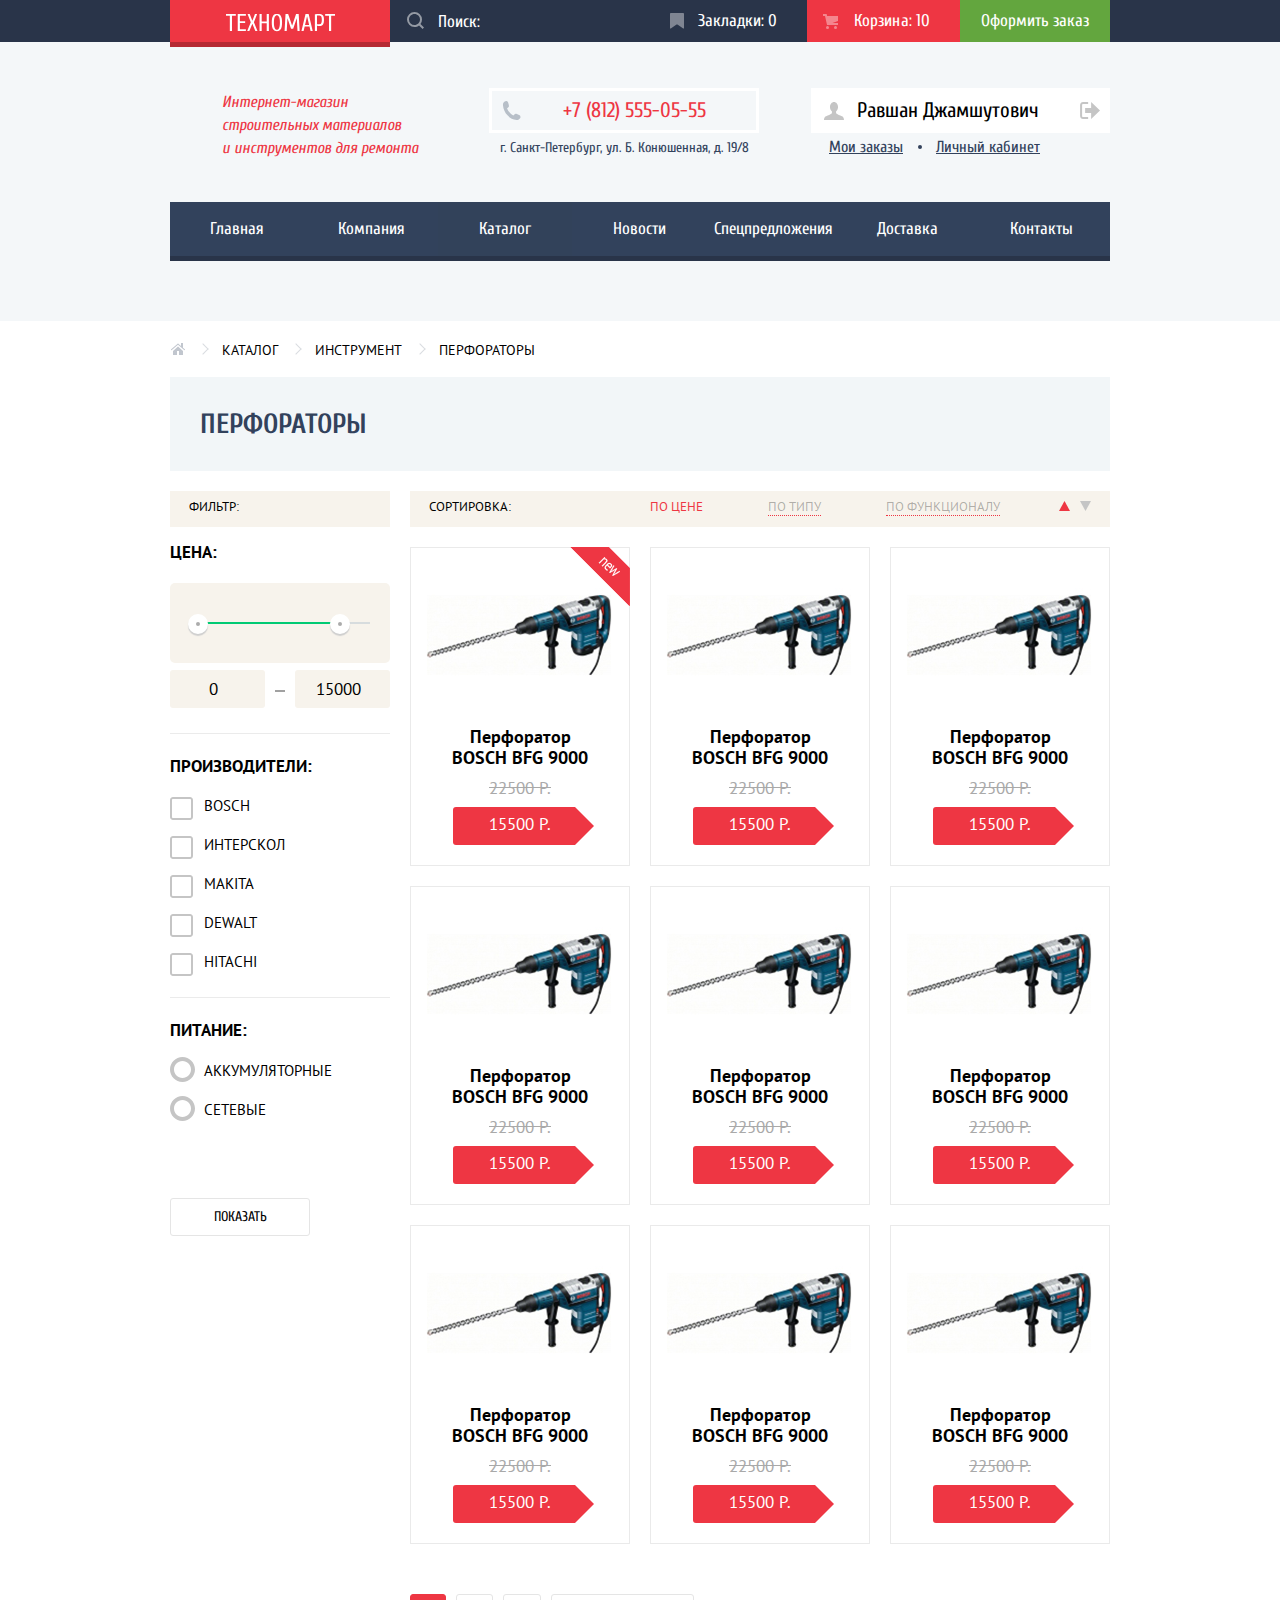
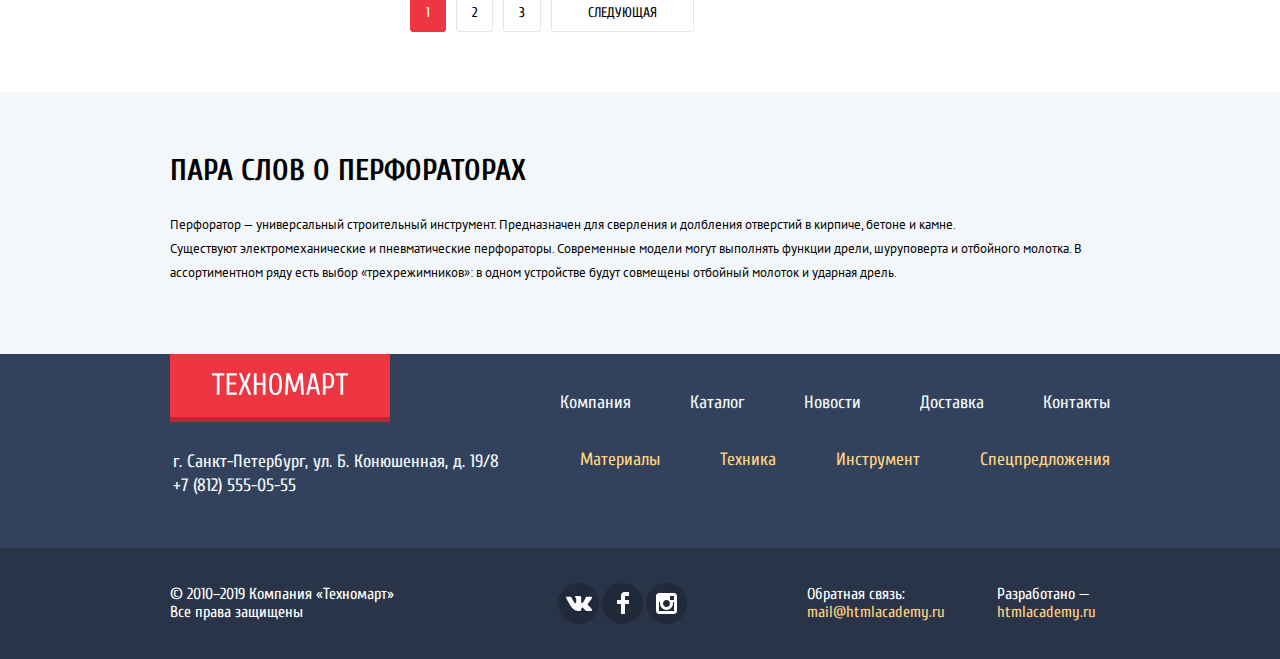
==== catalog.html @ b5912eb3 "fix" ====
<!DOCTYPE html>
<html lang="ru">

<head>
  <meta charset="utf-8" />
  <title>HTML Academy: Техномарт</title>
  <link
    href="https://fonts.googleapis.com/css?family=Cuprum:400,400i,700,700i&display=swap&subset=cyrillic,cyrillic-ext"
    rel="stylesheet">
  <link
    href="https://fonts.googleapis.com/css?family=PT+Sans:400,400i,700,700i&display=swap&subset=cyrillic,cyrillic-ext"
    rel="stylesheet">
  <link rel="stylesheet" href="css/normalize.css" />
  <link rel="stylesheet" href="css/style.css" />
</head>

<body>
  <header class="header">
    <div class="top-nav">
      <div class="top-nav__block container">
        <a href="index.html" class="logo"><img class="logo-image" src="img/logo-technomart.svg" alt="logo" /></a>
        <form class="search-form">
          <input class="search" type="search" name="q" placeholder="Поиск:">
          <button class="search-submit" type="submit">
            <svg class="search-icon" xmlns="http://www.w3.org/2000/svg" width="17" height="17" viewBox="0 0 17 17">
              <path
                d="M17 15.586l-3.542-3.542A7.465 7.465 0 0 0 15 7.5 7.5 7.5 0 1 0 7.5 15c1.71 0 3.282-.579 4.544-1.542L15.586 17 17 15.586zM2 7.5C2 4.467 4.467 2 7.5 2 10.532 2 13 4.467 13 7.5c0 3.032-2.468 5.5-5.5 5.5A5.506 5.506 0 0 1 2 7.5z" />
            </svg>
          </button>
        </form>
        <ul class="user-nav">
          <li>
            <a href="#">
              <svg class="bookmark-icon" xmlns="http://www.w3.org/2000/svg" width="14" height="16" viewBox="0 0 14 16">
                <path fill="#ffffff"
                  d="M14 15c0 .55-.368.741-.818.426l-5.363-3.765c-.45-.315-1.187-.315-1.637 0L.818 15.426C.368 15.741 0 15.55 0 15V1c0-.55.45-1 1-1h12c.55 0 1 .45 1 1v14z" />
              </svg>
              Закладки: 0
            </a>
          </li>
          <li class="user-cart">
            <a href="#">
              <svg class="cart-icon" xmlns="http://www.w3.org/2000/svg" width="15" height="15" viewBox="0 0 15 15">
                <circle fill="#ffffff" cx="4.5" cy="13.5" r="1.5" />
                <circle fill="#ffffff" cx="12.5" cy="13.5" r="1.5" />
                <path fill="#ffffff" d="M15 2H4.07l-.422-2H0v2h2.031l1.985 9H15V9H9.441L15 6.951z" />
              </svg>
              Корзина: 10
            </a>
          </li>
          <li class="checkout">
            <a href="#">
              Оформить заказ
            </a>
          </li>
        </ul>
      </div>
    </div>

    <div class="container">

      <div class="header-main">

        <p class="header-text">Интернет-магазин строительных материалов и&nbsp;инструментов для ремонта</p>
        <p class="header-phone">
          <a href="tel:+78125550555">
            <svg class="phone-icon" xmlns="http://www.w3.org/2000/svg" width="19" height="19" viewBox="0 0 19 19">
              <path fill="#B7BFC8"
                d="M15.572 18.985h-.941c-4.129-.488-7.157-2.408-9.359-4.864C3.062 11.66 1.318 8.492.978 4.228V3.084c.078-.774.459-1.304.898-1.757C2.425.766 3.25.044 4.002.019c.554-.018 1.5.38 1.879.899.329.446.504 1.339.656 2.003.154.671.505 1.643.408 2.289-.148 1.007-1.487 1.434-1.879 2.166 1.307 3.135 3.443 5.439 6.293 7.031.715-.392 1.346-1.572 2.332-1.595.359-.009.818.178 1.184.286.402.121.75.275 1.104.408.596.224 1.648.521 2.004 1.021.365.513.57 1.356.49 1.879-.164 1.041-1.879 2.197-2.901 2.579z" />
            </svg>
            +7 (812) 555-05-55
          </a>
          <span class="header-adress">г. Санкт-Петербург, ул. Б. Конюшенная, д. 19/8</span>
        </p>
        <p class="user-loggin">
          <a class="user-logged__link" href="#">
            <svg class="user-icon" xmlns="http://www.w3.org/2000/svg" width="20" height="18" viewBox="0 0 20 18">
              <path
                d="M17.881 14.166c-2.144-.735-4.256-1.666-5.207-2.39-.657-.501-.77-1.618-.517-2.415 1.118-.903 1.864-2.477 1.864-4.278C14.021 2.276 12.221 0 10 0S5.979 2.276 5.979 5.083c0 1.801.746 3.374 1.863 4.277.253.798.141 1.915-.517 2.416-.95.724-3.063 1.654-5.207 2.39S0 18 0 18h20s.025-3.099-2.119-3.834z" />
            </svg>
            Равшан Джамшутович
            <svg class="logout-icon" xmlns="http://www.w3.org/2000/svg" width="21" height="17" viewBox="0 0 21 17">
              <g>
                <path d="M21 8.5L12.125 0v6h-6v5h6v6z" />
                <path
                  d="M3.106 13.952V3.048c.018-.376.171-1.057 1.01-1.057h5.027V0H4.116C1.938 0 1.112 1.81 1.087 3.027v10.946C1.112 15.189 1.938 17 4.116 17h5.027v-1.99H4.116c-.839 0-.992-.683-1.01-1.058z" />
              </g>
            </svg>
          </a>
          <span class="user-orders"><a class="user-orders__link" href="#">Мои заказы</a></span>
          <span class="user-cabinet"><a class="user-cabinet__link" href="#">Личный кабинет</a></span>
        </p>
      </div>

      <nav class="navigation">
        <ul>
          <li><a href="index.html">Главная</a></li>
          <li><a href="#">Компания</a></li>
          <li class="navigation-active"><a>Каталог</a></li>
          <li><a href="#">Новости</a></li>
          <li><a href="#">Спецпредложения</a></li>
          <li><a href="#">Доставка</a></li>
          <li><a href="#">Контакты</a></li>
        </ul>
      </nav>

    </div>

  </header>

  <main class="container">
    <ul class="breadcrumbs">
      <li>
        <a href="index.html">
          <svg xmlns="http://www.w3.org/2000/svg" width="15" height="12" viewBox="0 0 15 12">
            <g fill="#C1C6CE">
              <path d="M3 8v4h4V8h2v4h4V8L8 3.516z" />
              <path
                d="M14.831 6.365L13 4.751V0h-2v2.987L8.332.635c-.02-.017-.043-.023-.064-.037a.465.465 0 0 0-.08-.047.551.551 0 0 0-.095-.024C8.062.521 8.032.515 8 .515c-.031 0-.061.006-.092.012a.46.46 0 0 0-.095.025c-.028.011-.053.029-.08.046-.021.014-.045.02-.064.037l-6.498 5.73a.501.501 0 0 0 .33.875.497.497 0 0 0 .331-.125L8 1.677l6.169 5.438a.501.501 0 0 0 .662-.75z" />
            </g>
          </svg>
        </a>
      </li>
      <li class="breadcrumbs-arrow"></li>
      <li><a href="#">Каталог</a></li>
      <li class="breadcrumbs-arrow"></li>
      <li><a href="#">Инструмент</a></li>
      <li class="breadcrumbs-arrow"></li>
      <li><a href="#">Перфораторы</a></li>
    </ul>

    <div class="block-h1">
      <h1 class="catalog-title">ПЕРФОРАТОРЫ</h1>
    </div>


    <div class="main-content">

      <aside class="sitebar">
        <div class="sitebar-block__name">ФИЛЬТР:</div>
        <form class="filter" method="post" action="#">
          <fieldset class="filter-price">
            <p class="filter-legend">Цена:</p>

            <div class="range-filter">

              <div class="range-controls">
                <div class="scale">
                  <div class="bar"></div>
                </div>
                <div class="toggle toggle-min"></div>
                <div class="toggle toggle-max"></div>
              </div>

              <div class="price-controls">
                <label class="min-price"><input name="min-price" type="number" value="0"></label>
                <label class="max-price max-price__block"><input name="max-price" type="number" value="15000"></label>
              </div>

            </div>

          </fieldset>

          <fieldset class="filter-brands">
            <p class="filter-legend">Производители:</p>
            <ul>
              <li class="filter-option">
                <input class="visually-hidden filter-input filter-input-checkbox" type="checkbox" name="bosch"
                  id="filter-bosch" />
                <label for="filter-bosch">BOSCH</label>
              </li>
              <li class="filter-option">
                <input class="visually-hidden filter-input filter-input-checkbox" type="checkbox" name="interscol"
                  id="filter-interscol" />
                <label for="filter-interscol">ИНТЕРСКОЛ</label>
              </li>
              <li class="filter-option">
                <input class="visually-hidden filter-input filter-input-checkbox" type="checkbox" name="makita"
                  id="filter-makita" />
                <label for="filter-makita">MAKIta</label>
              </li>
              <li class="filter-option">
                <input class="visually-hidden filter-input filter-input-checkbox" type="checkbox" name="dewalt"
                  id="filter-dewalt" />
                <label for="filter-dewalt">Dewalt</label>
              </li>
              <li class="filter-option">
                <input class="visually-hidden filter-input filter-input-checkbox" type="checkbox" name="hitachi"
                  id="filter-hitachi" />
                <label for="filter-hitachi">Hitachi</label></li>
            </ul>
          </fieldset>

          <fieldset class="filter-power">
            <p class="filter-legend">Питание:</p>

            <ul>
              <li class="filter-option">
                <input class="visually-hidden filter-input filter-input-radio" type="radio" name="product-options"
                  value="accum" id="filter-accum">
                <label for="filter-accum">Аккумуляторные</label>
              </li>
              <li class="filter-option">
                <input class="visually-hidden filter-input filter-input-radio" type="radio" name="product-options"
                  value="setevie" id="filter-setevie">
                <label for="filter-setevie">Сетевые</label>
              </li>
            </ul>
          </fieldset>

          <button class="filter-button">ПОКАЗАТЬ</button>
        </form>
      </aside>

      <section class="goods-content">
        <div class="sorting">
          <p>СОРТИРОВКА:</p>
          <ul class="sorting-type__one">
            <li class="sorting-active"><a href="#">По цене</a></li>
            <li><a href="#">По типу</a></li>
            <li><a href="#">По функционалу</a></li>
          </ul>
          <ul class="sorting-type__second">
            <li>
              <a href="#">
                <svg class="active-arrow sorting-arrow" xmlns="http://www.w3.org/2000/svg" width="11" height="10"
                  viewBox="0 0 11 10">
                  <path d="M5.5 0L0 10h11z" />
                </svg>
              </a>
            </li>
            <li>
              <a href="#">
                <svg class="sorting-arrow" xmlns="http://www.w3.org/2000/svg" width="11" height="10"
                  viewBox="0 0 11 10">
                  <path d="M5.5 10L0 0h11" />
                </svg>
              </a>
            </li>
          </ul>
        </div>

        <div class="goods-block goods-block__catalog">
          <article class="goods-card">
            <div class="flag flag-new">новинка</div>
            <div class="goods-buttons">
              <button class="buy-button" type="button">
                <svg class="buy-icon" xmlns="http://www.w3.org/2000/svg" width="15" height="15" viewBox="0 0 15 15">
                  <circle fill="#ffffff" cx="4.5" cy="13.5" r="1.5" />
                  <circle fill="#ffffff" cx="12.5" cy="13.5" r="1.5" />
                  <path fill="#ffffff" d="M15 2H4.07l-.422-2H0v2h2.031l1.985 9H15V9H9.441L15 6.951z" />
                </svg>
                Купить
              </button>
              <button class="bookmark-button" type="button">В закладки</button>
            </div>
            <img src="img/Perforator_1.jpg" alt="item" />
            <h3 class="goods-card__title">Перфоратор BOSCH BFG 9000</h3>
            <div class="goods-oldprice">22500 Р.</div>
            <div class="goods-price">15500 Р.</div>
          </article>

          <article class="goods-card">
            <div class="goods-buttons">
              <button class="buy-button" type="button">
                <svg class="buy-icon" xmlns="http://www.w3.org/2000/svg" width="15" height="15" viewBox="0 0 15 15">
                  <circle fill="#ffffff" cx="4.5" cy="13.5" r="1.5" />
                  <circle fill="#ffffff" cx="12.5" cy="13.5" r="1.5" />
                  <path fill="#ffffff" d="M15 2H4.07l-.422-2H0v2h2.031l1.985 9H15V9H9.441L15 6.951z" />
                </svg>
                Купить
              </button>
              <button class="bookmark-button" type="button">В закладки</button>
            </div>
            <img src="img/Perforator_1.jpg" alt="item" />
            <h3 class="goods-card__title">Перфоратор BOSCH BFG 9000</h3>
            <div class="goods-oldprice">22500 Р.</div>
            <div class="goods-price">15500 Р.</div>
          </article>

          <article class="goods-card">
            <div class="goods-buttons">
              <button class="buy-button" type="button">
                <svg class="buy-icon" xmlns="http://www.w3.org/2000/svg" width="15" height="15" viewBox="0 0 15 15">
                  <circle fill="#ffffff" cx="4.5" cy="13.5" r="1.5" />
                  <circle fill="#ffffff" cx="12.5" cy="13.5" r="1.5" />
                  <path fill="#ffffff" d="M15 2H4.07l-.422-2H0v2h2.031l1.985 9H15V9H9.441L15 6.951z" />
                </svg>
                Купить
              </button>
              <button class="bookmark-button" type="button">В закладки</button>
            </div>
            <img src="img/Perforator_1.jpg" alt="item" />
            <h3 class="goods-card__title">Перфоратор BOSCH BFG 9000</h3>
            <div class="goods-oldprice">22500 Р.</div>
            <div class="goods-price">15500 Р.</div>
          </article>

          <article class="goods-card">
            <div class="goods-buttons">
              <button class="buy-button" type="button">
                <svg class="buy-icon" xmlns="http://www.w3.org/2000/svg" width="15" height="15" viewBox="0 0 15 15">
                  <circle fill="#ffffff" cx="4.5" cy="13.5" r="1.5" />
                  <circle fill="#ffffff" cx="12.5" cy="13.5" r="1.5" />
                  <path fill="#ffffff" d="M15 2H4.07l-.422-2H0v2h2.031l1.985 9H15V9H9.441L15 6.951z" />
                </svg>
                Купить
              </button>
              <button class="bookmark-button" type="button">В закладки</button>
            </div>
            <img src="img/Perforator_1.jpg" alt="item" />
            <h3 class="goods-card__title">Перфоратор BOSCH BFG 9000</h3>
            <div class="goods-oldprice">22500 Р.</div>
            <div class="goods-price">15500 Р.</div>
          </article>

          <article class="goods-card">
            <div class="goods-buttons">
              <button class="buy-button" type="button">
                <svg class="buy-icon" xmlns="http://www.w3.org/2000/svg" width="15" height="15" viewBox="0 0 15 15">
                  <circle fill="#ffffff" cx="4.5" cy="13.5" r="1.5" />
                  <circle fill="#ffffff" cx="12.5" cy="13.5" r="1.5" />
                  <path fill="#ffffff" d="M15 2H4.07l-.422-2H0v2h2.031l1.985 9H15V9H9.441L15 6.951z" />
                </svg>
                Купить
              </button>
              <button class="bookmark-button" type="button">В закладки</button>
            </div>
            <img src="img/Perforator_1.jpg" alt="item" />
            <h3 class="goods-card__title">Перфоратор BOSCH BFG 9000</h3>
            <div class="goods-oldprice">22500 Р.</div>
            <div class="goods-price">15500 Р.</div>
          </article>

          <article class="goods-card">
            <div class="goods-buttons">
              <button class="buy-button" type="button">
                <svg class="buy-icon" xmlns="http://www.w3.org/2000/svg" width="15" height="15" viewBox="0 0 15 15">
                  <circle fill="#ffffff" cx="4.5" cy="13.5" r="1.5" />
                  <circle fill="#ffffff" cx="12.5" cy="13.5" r="1.5" />
                  <path fill="#ffffff" d="M15 2H4.07l-.422-2H0v2h2.031l1.985 9H15V9H9.441L15 6.951z" />
                </svg>
                Купить
              </button>
              <button class="bookmark-button" type="button">В закладки</button>
            </div>
            <img src="img/Perforator_1.jpg" alt="item" />
            <h3 class="goods-card__title">Перфоратор BOSCH BFG 9000</h3>
            <div class="goods-oldprice">22500 Р.</div>
            <div class="goods-price">15500 Р.</div>
          </article>

          <article class="goods-card">
            <div class="goods-buttons">
              <button class="buy-button" type="button">
                <svg class="buy-icon" xmlns="http://www.w3.org/2000/svg" width="15" height="15" viewBox="0 0 15 15">
                  <circle fill="#ffffff" cx="4.5" cy="13.5" r="1.5" />
                  <circle fill="#ffffff" cx="12.5" cy="13.5" r="1.5" />
                  <path fill="#ffffff" d="M15 2H4.07l-.422-2H0v2h2.031l1.985 9H15V9H9.441L15 6.951z" />
                </svg>
                Купить
              </button>
              <button class="bookmark-button" type="button">В закладки</button>
            </div>
            <img src="img/Perforator_1.jpg" alt="item" />
            <h3 class="goods-card__title">Перфоратор BOSCH BFG 9000</h3>
            <div class="goods-oldprice">22500 Р.</div>
            <div class="goods-price">15500 Р.</div>
          </article>

          <article class="goods-card">
            <div class="goods-buttons">
              <button class="buy-button" type="button">
                <svg class="buy-icon" xmlns="http://www.w3.org/2000/svg" width="15" height="15" viewBox="0 0 15 15">
                  <circle fill="#ffffff" cx="4.5" cy="13.5" r="1.5" />
                  <circle fill="#ffffff" cx="12.5" cy="13.5" r="1.5" />
                  <path fill="#ffffff" d="M15 2H4.07l-.422-2H0v2h2.031l1.985 9H15V9H9.441L15 6.951z" />
                </svg>
                Купить
              </button>
              <button class="bookmark-button" type="button">В закладки</button>
            </div>
            <img src="img/Perforator_1.jpg" alt="item" />
            <h3 class="goods-card__title">Перфоратор BOSCH BFG 9000</h3>
            <div class="goods-oldprice">22500 Р.</div>
            <div class="goods-price">15500 Р.</div>
          </article>

          <article class="goods-card">
            <div class="goods-buttons">
              <button class="buy-button" type="button">
                <svg class="buy-icon" xmlns="http://www.w3.org/2000/svg" width="15" height="15" viewBox="0 0 15 15">
                  <circle fill="#ffffff" cx="4.5" cy="13.5" r="1.5" />
                  <circle fill="#ffffff" cx="12.5" cy="13.5" r="1.5" />
                  <path fill="#ffffff" d="M15 2H4.07l-.422-2H0v2h2.031l1.985 9H15V9H9.441L15 6.951z" />
                </svg>
                Купить
              </button>
              <button class="bookmark-button" type="button">В закладки</button>
            </div>
            <img src="img/Perforator_1.jpg" alt="item" />
            <h3 class="goods-card__title">Перфоратор BOSCH BFG 9000</h3>
            <div class="goods-oldprice">22500 Р.</div>
            <div class="goods-price">15500 Р.</div>
          </article>
        </div>



        <div class="pagination-block">
          <ul class="pagination">
            <li class="pagination-active"><a href="#">1</a></li>
            <li><a href="#">2</a></li>
            <li><a href="#">3</a></li>
            <li class="pagination-next"><a href="#">СЛЕДУЮЩАЯ</a></li>
          </ul>
        </div>

      </section>

    </div>
  </main>

  <div class="catalog-about">
    <div class="container">
      <h2 class="catalog-about__h2">ПАРА СЛОВ О ПЕРФОРАТОРАХ</h2>
      <p class="catalog-about__text">
        Перфоратор — универсальный строительный инструмент. Предназначен для
        сверления и долбления отверстий в кирпиче, бетоне и камне.
        Существуют&nbsp;электромеханические&nbsp;и пневматические перфораторы. Современные модели
        могут выполнять функции дрели, шуруповерта и отбойного молотка. В
        ассортиментном ряду есть выбор «трехрежимников»: в одном устройстве
        будут совмещены отбойный молоток и ударная дрель.
      </p>
    </div>
  </div>

  <footer class="footer">
    <div class="container">

      <div class="footer-top">
        <a class="logo"><img src="img/logo-technomart.svg" alt="logo" /></a>
        <ul class="footer-top__nav">
          <li><a href="#">Компания</a></li>
          <li><a href="catalog.html">Каталог</a></li>
          <li><a href="#">Новости</a></li>
          <li><a href="#">Доставка</a></li>
          <li><a href="#">Контакты</a></li>
        </ul>
      </div>

      <div class="footer-middle">
        <p>
          <span class="footer-adress">г. Санкт-Петербург, ул. Б. Конюшенная, д. 19/8</span>
          <span class="footer-number"> <a href="tel:+78125550555">+7 (812) 555-05-55</a></span>
        </p>
        <ul class="footer-middle__nav">
          <li><a href="#">Материалы</a></li>
          <li><a href="#">Техника</a></li>
          <li><a href="#">Инструмент</a></li>
          <li><a href="#">Спецпредложения</a></li>
        </ul>
      </div>


    </div>

    <div class="footer-bottom">
      <div class="footer-block container">
        <p>
          <span class="copyright">© 2010–2019 Компания «Техномарт»</span>
          Все права защищены
        </p>
        <ul class="footer-social">
          <li>
            <a href="#">
              <svg xmlns="http://www.w3.org/2000/svg" width="26" height="15" viewBox="0 0 26 15">
                <path fill="#FFF"
                  d="M16.138 11.51c.956-.309 2.18 2.04 3.483 2.939.978.681 1.727.534 1.727.534l3.473-.05s1.815-.112.957-1.554c-.071-.12-.503-1.069-2.585-3.022-2.177-2.043-1.882-1.712.739-5.244 1.597-2.153 2.236-3.468 2.036-4.028-.192-.539-1.365-.399-1.365-.399L20.69.713c-.381.001-.704.119-.851.515-.003.004-.621 1.666-1.445 3.079-1.741 2.989-2.436 3.148-2.724 2.961-.661-.433-.494-1.737-.494-2.664 0-2.897.432-4.105-.846-4.417-.427-.104-.739-.172-1.828-.182-1.392-.021-2.574 0-3.244.329-.445.223-.786.712-.579.74.26.035.843.16 1.155.586.401.552.389 1.789.389 1.789s.229 3.411-.54 3.834c-.528.29-1.25-.302-2.803-3.016-.793-1.388-1.392-2.922-1.392-2.922s-.116-.285-.326-.441c-.25-.185-.6-.244-.6-.244L.848.684S.29.7.085.946c-.182.218-.015.668-.015.668s2.909 6.881 6.203 10.347c3.02 3.182 6.452 2.971 6.452 2.971h1.555s.469-.054.709-.312c.224-.24.214-.691.214-.691s-.031-2.109.935-2.419z" />
              </svg>
            </a>
          </li>
          <li>
            <a href="#">
              <svg xmlns="http://www.w3.org/2000/svg" width="12" height="22" viewBox="0 0 12 22">
                <path fill="#FFF" d="M12 4V0H8a4 4 0 0 0-4 4v4H0v4h4v10h4V12h4V8H8V4h4z" />
              </svg>
            </a>
          </li>
          <li>
            <a href="#">
              <svg xmlns="http://www.w3.org/2000/svg" width="21" height="21" viewBox="0 0 21 21">
                <path fill="#FFF"
                  d="M18 0H3C1.35 0 0 1.35 0 3v15c0 1.65 1.35 3 3 3h15c1.65 0 3-1.35 3-3V3c0-1.65-1.35-3-3-3zm-7.5 7c1.93 0 3.5 1.57 3.5 3.5S12.43 14 10.5 14 7 12.43 7 10.5 8.57 7 10.5 7zM18 18H3V9h1.181A6.504 6.504 0 0 0 4 10.5a6.5 6.5 0 1 0 13 0 6.45 6.45 0 0 0-.181-1.5H18v9zm0-11h-4V3h4v4z" />
              </svg>
            </a>
          </li>
        </ul>
        <p class="footer-block__email">
          Обратная связь:
          <a href="mailto:mail@htmlacademy.ru">mail@htmlacademy.ru</a>
        </p>
        <p class="footer-block__info">Разработано —
          <a href="https://htmlacademy.ru/intensive/htmlcss">htmlacademy.ru</a>
        </p>
      </div>
    </div>
  </footer>


  <div class="modal card-add">
    <div class="card-add__top">
      <img src="img/icon-mark.svg" alt="" />
      <p>Товар добавлен в корзину!</p>
    </div>
    <div class="card-add__bottom">
      <button class="site-button checkout-button" type="button">Оформить заказ</button>
      <button class="site-button shopping-button" type="button">Продолжить покупки</button>
    </div>

    <button class="close-modal" type="button">
      <svg enable-background="new 0 0 21 21" height="21" viewBox="0 0 21 21" width="21"
        xmlns="http://www.w3.org/2000/svg">
        <path
          d="m13.273 10.5 7.422-7.422c.389-.389.389-1.025 0-1.414l-1.359-1.359c-.389-.389-1.025-.389-1.414 0l-7.422 7.422-7.422-7.422c-.389-.389-1.025-.389-1.414 0l-1.359 1.359c-.389.389-.389 1.025 0 1.414l7.422 7.422-7.421 7.422c-.389.389-.389 1.025 0 1.414l1.359 1.359c.389.389 1.025.389 1.414 0l7.422-7.422 7.422 7.422c.389.389 1.025.389 1.414 0l1.359-1.359c.389-.389.389-1.025 0-1.414z"
          fill="#ee3643" />
      </svg>
    </button>
  </div>

  <script src="js/main.js"></script>
</body>

</html>
---- css/style.css ----
*,
*::before,
*::after {
  box-sizing: inherit;
  padding: 0;
  margin: 0;
}

body {
  margin: 0;
  padding: 0;
  box-sizing: border-box;
  font-size: 14px;
  font-family: 'Cuprum', sans-serif;
}

a {
  text-decoration: none;
}

.about-block__name {
  font-size: 30px;
  text-transform: uppercase;
}

.section-header__title {
  font-size: 30px;
}

.header {
  padding-bottom: 60px;
}

.header,
.services {
  background-color: #f4f7f9;
}

.header ul {
  list-style: none;
}

.top-nav {
  background-color: #293449;
  font-size: 17px;
}

.top-nav a {
  color: #ffffff;
}

.top-nav__block {
  display: flex;
  justify-content: space-between;

}

.search-form {
  flex-grow: 1;
  position: relative;
}

.search-form button {
  background-color: transparent;
  border: none;
}

.search-submit {
  position: absolute;
  top: 12px;
  left: 17px;
  opacity: 0.5;
  fill: #fff;
}

.search-icon {
  width: 17px;
  height: 17px;
}

.login-icon {
  margin-right: 11px;
  margin-left: -11px;
}


.search {
  background-color: transparent;
  border: none;
  color: #fff;
  width: 100%;
  height: 100%;
  padding-left: 48px;
}

.search:hover {
  background-color: #212a3a;
}

.search:hover~.search-submit {
  opacity: 1;
}

.search:focus {
  background-color: #fff;
  color: #000;
}

.search:focus~.search-submit {
  fill: red;
  color: #000;
  opacity: 1;
}


.search-form input::placeholder {
  color: #fff;
}


.logo {
  background-color: #ee3643;
  padding: 13px;
  margin-bottom: -5px;
  min-width: 220px;
  display: flex;
  justify-content: center;
  align-items: center;
  box-shadow: inset 0px -5px 0 rgba(0, 0, 0, 0.24);
}

.logo-image {
  width: 109px;
  height: 19px;
  margin-bottom: 2px;
}

.logo:hover {
  background-color: #ca2c37;
}

.user-nav {
  display: flex;
}

.user-nav li {
  display: flex;
}

.user-nav a {
  display: flex;
  align-items: center;
  letter-spacing: 0.025px;
  padding: 0 30px 0 16px;
}

.user-nav a:hover {
  background-color: #212a3a;
}


.user-nav a:hover svg {
  opacity: 1;
}

.user-nav a:active {
  background-color: #161d29;
  color: rgba(255, 255, 255, 0.6);
}

.user-nav a:active svg {
  opacity: 0.4;
}

.user-nav svg {
  opacity: 0.4;
}

.bookmark-icon {
  width: 14px;
  height: 16px;
  margin-right: 14px;
}

.cart-icon {
  width: 15px;
  height: 15px;
  margin-right: 16px;
}

.user-cart a {
  background-color: #ee3643;
}

.checkout a {
  padding: 0 21px;
  background-color: #63a63e;
}

.checkout a:hover {
  background-color: #5fbb2d;
}

.checkout a:active {
  background-color: #518534;
  color: rgba(255, 255, 255, 0.5);
}

.header-main {
  display: flex;
  justify-content: space-between;
  align-items: flex-start;
  padding: 46px 0;
}

.header-text {
  color: #ee3643;
  font-size: 16px;
  width: 200px;
  height: 60px;
  line-height: 1.44;
  font-weight: normal;
  font-style: italic;
  margin-left: 52px;
  padding-top: 3px;
}

.header-phone {
  display: flex;
  flex-direction: column;
  align-items: center;
  padding-left: 9px;
}

.header-phone a {
  display: flex;
  justify-content: space-between;
  align-items: center;
  text-align: center;
  font-size: 21px;
  width: 270px;
  height: 45px;
  margin-bottom: 0;
  padding-right: 50px;
  color: #ee3643;
  border: 3px solid #fff;
}

.phone-icon {
  margin-left: 10px;
}

.header-adress {
  padding-top: 7px;
  font-size: 14px;
  color: #32425c;
}

.header-links {
  display: flex;
}

.user-loggin {
  display: block;
}

.user-links {
  display: block;
}

.user-orders .user-orders__link {
  display: inline-block;
  vertical-align: top;
  font-size: 16px;
  color: #32425c;
  text-decoration: underline;
  margin-top: 5px;
  margin-left: 12px;
  padding: 0;
  position: relative;
}

.user-cabinet .user-cabinet__link {
  display: inline-block;
  vertical-align: top;
  font-size: 16px;
  color: #32425c;
  text-decoration: underline;
  margin-top: 5px;
  margin-left: 29px;
  padding: 0;
  position: relative;
}

.user-orders .user-orders__link:hover,
.user-cabinet .user-cabinet__link:hover {
  color: #ee3643;
}

.user-orders .user-orders__link:active,
.user-cabinet .user-cabinet__link:active {
  color: #CFD4D9;
}

.user-cabinet .user-cabinet__link::before {
  content: '';
  position: absolute;
  top: 50%;
  left: -18px;
  transform: translate(0, -50%);
  width: 4px;
  height: 4px;
  border-radius: 50%;
  background-color: #32425c;
}

.header-links a {
  display: flex;
  justify-content: center;
  align-items: center;
  color: #000000;
  font-size: 21px;
  background-color: #fff;
  margin-left: 10px;
  padding: 10px 25px;
}

.header-links a:hover {
  color: #ee3643;
}

.user-loggin .user-logged__link {
  display: flex;
  width: 299px;
  height: 45px;
  display: flex;
  justify-content: center;
  align-items: center;
  color: #000000;
  font-size: 21px;
  background-color: #fff;
  margin-left: -6px;
  padding: 0;
}



.user-logged__link .user-icon,
.user-logged__link .logout-icon {
  fill: #C5C5C5;
}

.user-logged__link:hover .user-icon,
.user-logged__link:hover .logout-icon {
  fill: #32425A;
}

.user-logged__link:active .user-icon,
.user-logged__link:active .logout-icon,
.user-logged__link:active {
  color: #C5C5C5;
  fill: #C5C5C5;
}



.logged-link {
  list-style: none;
}

.logout-icon {
  margin-left: auto;
  margin-right: 10px;
}

.user-icon {
  margin-left: 13px;
  margin-right: 13px;
}

.navigation {
  background-color: #32425c;
  box-shadow: inset 0px -5px 0 0 #293449;
}

.navigation ul {
  display: flex;
  flex-wrap: wrap;
}

.navigation li {
  min-width: 134px;
}


.navigation a {
  display: block;
  padding: 17px 0 22px 0;
  text-align: center;
  color: #ffffff;
  font-size: 17px;
}

.navigation a:hover {
  background-color: #293449;
}

.navigation a:active {
  background-color: #1d2739;
  color: rgba(255, 255, 255, 0.5);
}

.navigation-active a,
.navigation-active a:hover,
.navigation-active a:active {
  background-color: #32425A;
  color: #ffffff;
  cursor: default;
  box-shadow: inset 0px -5px 0 0 #293449;
}

.promo {
  display: flex;
  flex-wrap: wrap;
}

.main-container {
  margin-top: 60px;
}

.promo-slider {
  margin-top: 20px;
  width: 620px;
  height: 266px;
  position: relative;
  overflow: hidden;
}

.promo-slider__slide {
  display: none;
}

.promo-slider__active {
  display: block;
}

.promo-slider img {
  position: absolute;
  top: 0;
  left: 0;
  z-index: -1;
}

.promo-slider__header {
  color: #fff;
  padding: 20px 24px;
}

.promo-slider__title {
  text-transform: uppercase;
}

.promo-block {
  width: 300px;
  height: 123px;
  margin-left: 20px;
  padding: 20px 23px 15px;
  position: relative;
}

.promo-block__icon {
  position: absolute;
  top: 30px;
  right: 30px;
}

.materials-icon {
  right: 43px;
}

.discount-icon {
  top: 24px;
  right: 45px;
}

.promo-block__name {
  font-size: 24px;
  font-weight: bold;
  color: #ffffff;
}

.promo h3 {
  font-size: 36px;
}

.promo-materials {
  background-color: #ffbf47;
  margin-left: 0;
}

.promo-tool {
  background-color: #3bbce3;
}

.promo-equipment {
  background-color: #dc91d8;
}

.promo-discounts {
  background-color: #8ed78f;
  margin-top: 20px;
}

.promo-delivery {
  background-color: #ffc047;
  margin-top: 20px;
}

.promo-tagline {
  font-size: 14px;
  text-transform: uppercase;
  color: #ffffff;
  background-color: rgba(0, 0, 0, 0.10);
  padding: 10px 0;
  text-align: center;
  margin-top: 15px;
  margin-left: 2px;
  border-radius: 3px;
  width: 135px;
  height: 38px;
  cursor: pointer;
  border: none;
}

.promo-tagline:hover {
  background-color: rgba(0, 0, 0, 0.20);
}


.promo-tagline:active {
  background-color: rgba(0, 0, 0, 0.30);
}

.promo-slider__tagline {
  font-size: 18px;
}

.promo-slider__link {
  position: absolute;
  bottom: 23px;
  left: 25px;
  background-color: #ee3643;
  font-size: 14px;
  color: #ffffff;
  text-transform: uppercase;
  width: 195px;
  height: 38px;
  text-align: center;
  padding-top: 11px;
  border-radius: 3px;
  z-index: 2;
}

.promo-slider__link:hover {
  background-color: #ca2c37;
}

.promo-slider__link:active {
  background-color: #ba2732;
}

.slider-button__left {
  position: absolute;
  top: 50%;
  left: 25px;
  z-index: 2;
  transform: translate(0, -50%);
  background: none;
  border: none;
}

.slider-button__right {
  position: absolute;
  top: 50%;
  right: 20px;
  z-index: 2;
  transform: translate(0, -50%);
  background: none;
  border: none;
}

.slider-button__left:hover,
.slider-button__right:hover {
  cursor: pointer;
  opacity: 0.5;
}

.promo-slider__dots {
  list-style: none;
  position: absolute;
  left: 50%;
  transform: translate(-50%, -50%);
  bottom: 33px;
  z-index: 2;
  display: flex;
}

.promo-slider__dots li {
  width: 10px;
  height: 10px;
  border-radius: 50%;
  background-color: #fff;
  margin: 0 6px;
  position: relative;
}

.active-dot:after {
  content: '';
  position: absolute;
  width: 6px;
  height: 6px;
  background-color: red;
  top: 50%;
  left: 50%;
  transform: translate(-50%, -50%);
  border-radius: 50%;
}

.section-header {
  display: flex;
  justify-content: space-between;
  align-items: center;
  background-color: #f9f5f0;
  text-transform: uppercase;
  margin: 0 0 20px 0;
}

.goods-header {
  margin-top: 50px;
  padding: 26px 26px 26px 30px;
  margin-bottom: 0;
}

.brands-header {
  margin-top: 20px;
  padding: 26px 26px 26px 30px;
}

.section-header a,
.site-button {
  background-color: #ee3643;
  color: #ffffff;
  text-transform: uppercase;
  display: inline-block;
  border-radius: 5px;
  padding: 11px;
  text-align: center;
  border: none;
  cursor: pointer;
}

.site-button:hover,
.section-header a:hover {
  background-color: #ca2c37;
}

.site-button:active,
.section-header a:active {
  background-color: #ba2732;
}



.container {
  width: 940px;
  margin: 0 auto;
}

.section-header__title {
  color: #32425c;
  font-weight: normal;
}

.goods-block {
  display: flex;
  align-items: center;
  flex-wrap: wrap;
  font-family: "PT Sans", sans-serif;
}

.goods-card {
  border: 1px solid #eaeaea;
  text-align: center;
  margin-right: 20px;
}

.goods-card .flag,
.promo-block .flag {
  position: absolute;
  top: -1px;
  right: -1px;

  width: 60px;
  height: 60px;

  text-indent: -1000px;
  overflow: hidden;
  z-index: 30;
}

.goods-card .flag-new,
.promo-block .flag-new {
  background: url("../img/new-flag.png") no-repeat 0 0;
}

.goods-block__main article:last-child {
  margin-right: 0;
}


.goods-block__catalog article:nth-child(3n+3) {
  margin-right: 0;
}


.goods-price {
  display: inline-block;
  position: relative;
  min-width: 142px;
  height: 38px;
  background: #ee3643;
  border-radius: 3px;
  padding-top: 8px;
  margin-top: 9px;
  color: #ffffff;
  font-size: 17px;
  margin-left: 8px;
  text-align: left;
  padding-left: 36px;
}

.goods-price:after {
  content: "";
  position: absolute;
  top: 0;
  right: -18px;
  width: 0;
  height: 0;
  border: 19px solid white;
  border-left-color: #ee3643;
}

.goods-oldprice {
  text-decoration: line-through;
  font-size: 17px;
  color: #a9a9a9;
  margin-top: 4px;
}

.goods-card:hover {
  box-shadow: 0px 10px 25px 0 rgba(41, 52, 73, 0.5);
}

.goods-card:hover .goods-buttons {
  display: block;
}

.goods-buttons {
  display: flex;
  flex-direction: column;

}

.goods-buttons {
  position: absolute;
  width: 100%;
  top: 0;
  padding-top: 44px;
  height: 170px;
  background-color: #fff;
  display: none;
}

.buy-button {
  background-color: #63a63e;
  box-shadow: inset 0px -3px 0 0 #367315;
  border-radius: 3px;
  width: 135px;
  height: 38px;
  border: none;
  font-size: 14px;
  font-weight: normal;
  text-transform: uppercase;
  color: #fff;
  display: flex;
  justify-content: center;
  align-items: stretch;
  margin: 0 auto;
  padding: 0 30px 0 13px;
  cursor: pointer;
}

.buy-button:hover {
  background-color: #5fbb2d;
}

.buy-button:active {
  background-color: #518534;
  box-shadow: inset 0px -3px 0 0 #518534;
}

.buy-icon {
  margin-right: 15px;
}

.bookmark-button {
  margin-top: 8px;
  border-radius: 3px;
  width: 135px;
  height: 38px;
  border: 3px solid #63a63e;
  background-color: #fff;
  font-size: 14px;
  font-weight: normal;
  text-transform: uppercase;
  color: #32425c;
  cursor: pointer;
}

.bookmark-button:hover {
  border-color: #32425c;
  color: #32425c;
}

.bookmark-button:active {
  border-color: #C1C6CD;
  color: #C1C6CD;
}

.goods-card {
  width: 220px;
  margin-top: 20px;
  padding-bottom: 20px;
  position: relative;
}

.goods-card__title {
  padding: 6px 30px;
  font-size: 18px;
}

.goods-card img {
  width: 218px;
  height: 170px;
}

.brands-list {
  list-style: none;
  display: flex;
  flex-wrap: wrap;
}

.brands-list li {
  margin-left: 20px;
  margin-bottom: 20px;
  display: flex;
  justify-content: center;
  align-items: stretch;
}

.brands-list a {
  display: flex;
  justify-content: center;
  align-items: center;
  border: 1px solid #eaeaea;
  width: 220px;
  height: 145px;
  padding: 25px 20px;
}

.brands-list a:hover {
  box-shadow: 0px 10px 25px 0 rgba(41, 52, 73, 0.5);
}

.brands-list a:active {
  box-shadow: 0px 4px 10px 0 rgba(41, 52, 73, 0.5);
  opacity: 0.3;
}

.brands-list li:first-child,
.brands-list li:nth-child(5) {
  margin-left: 0;
}

.services {
  margin-top: 66px;
  padding: 62px 0 0 0;
  overflow: hidden;
}

.services-name {
  font-size: 30px;
  font-family: 'Cuprum', sans-serif;
  text-transform: uppercase;
  font-weight: normal;
}

.services-text {
  font-family: "PT Sans", sans-serif;
  font-size: 13px;
  width: 398px;
  margin-top: 23px;
  line-height: 1.85;
}

.services-main {
  display: flex;
  justify-content: center;
  align-items: stretch;
  margin-top: 65px;
}

.services-block {
  flex-grow: 1;
  margin-left: 80px;
  position: relative;
  display: none;
}

.services-block__active {
  display: block;
}

.services-block__about {
  padding-top: 22px;
  line-height: 1.78;
  letter-spacing: 0.16px;
}

.services-block img {
  position: absolute;
  top: 27px;
  right: 0;
}

.services-block__name {
  font-size: 36px;
  font-family: 'Cuprum', sans-serif;
  text-transform: uppercase;
  font-weight: normal;
  color: #32425c;
}

.services-block p {
  width: 275px;
}

.services-main {
  padding-bottom: 97px;
}

.services-menu {
  margin-top: 5px;
  list-style: none;
  width: 240px;
  position: relative;
}

.services-menu:after {
  content: '';
  position: absolute;
  width: 10px;
  height: 299px;
  top: -50px;
  right: 0;
  background: url('../img/shadow.png') no-repeat;
  background-size: contain;
}


.services-menu button {
  border: none;
  padding: 17px 22px;
  width: 240px;
  height: 62px;
  font-size: 21px;
  color: #ffffff;
  font-weight: bold;
  background-color: #32425c;
  text-align: left;
  border-top: 1px solid #405067;
  border-bottom: 1px solid #293448;
  cursor: pointer;
  padding-top: 12px;
}

.services-menu button:hover {
  background-color: #293449;
  color: #ffffff;
}

button.services-menu__active {
  background-color: #fff;
  color: #32425c;
  border: none;
}


.about {
  padding: 79px 0 86px 0;
  width: 100%;
  display: flex;
  justify-content: space-between;
}

.about-block__contacts {
  width: 300px;
}

.about-block__text {
  font-size: 13px;
  margin-top: 25px;
  line-height: 1.86;
  font-weight: normal;
  letter-spacing: 0.0115px;
  font-family: "PT Sans", sans-serif;
}

.about-block {
  padding-right: 100px;
}

.about .site-button {
  margin-top: 35px;
}


.about h3 {
  font-size: 30px;
}

.about h1 {
  margin: 0;
}

.about-block__name {
  font-size: 30px;
  font-weight: normal;
  line-height: 1;
  letter-spacing: normal;
  color: #000000;
}

.company-list {
  margin-top: 15px;
  list-style: none;
  font-size: 18px;
}

.company-list li {
  padding-top: 5px;
  margin-bottom: 15px;
}

.company-list li:last-child {
  margin-bottom: 0;
}

.company-list li:before {
  content: ' ';
  display: inline-block;
  width: 25px;
  height: 2px;
  margin-right: 10px;
  margin-bottom: 4px;
  background-color: red;
}

.map-small {
  margin-top: 32px;
  display: inline-block;
}

.map-small img {
  width: 300px;
  height: 160px;
}

.contacts-block__small {
  width: 179px;
}

.footer {
  background-color: #32425c;
}

.footer a:hover {
  text-decoration: underline;
}

.footer a:active {
  text-decoration: none;
}



.footer .logo {
  padding: 23px 55px;
  width: 220px;
  height: 68px;
  padding-top: 15px;
}


.footer-top,
.footer-block,
.footer-middle {
  display: flex;
  justify-content: space-between;
}

.footer-top {
  padding-bottom: 33px;
  align-items: center;
}

.footer-top__nav {
  list-style: none;
  display: flex;
  font-size: 18px;
  padding-top: 35px;
}

.footer-top__nav li {
  padding-right: 59px;
}

.footer-top__nav li:last-child {
  padding-right: 0;
}

.footer-top__nav a {
  color: #f1f5f7;
}

.footer-top__nav a:active {
  color: rgba(241, 245, 247, 0.5);
}

.footer-block ul {
  display: flex;
}

.footer-middle {
  padding: 0 0 50px 0;
  color: #f3f7f9;
}

.footer-middle p {
  font-size: 18px;
  line-height: 1.33;
  text-align: left;
  padding-left: 3px;
}

.footer-middle .footer-number {
  display: block;
}

.footer-number a {
  color: #f3f7f9;
}

.footer-middle__nav {
  list-style: none;
  display: flex;
  font-size: 18px;
}

.footer-middle__nav li {
  padding-right: 60px;
}

.footer-middle__nav li:last-child {
  padding-right: 0;
}

.footer-middle__nav a {
  color: #ffd180;
}

.footer-middle__nav a:active {
  color: rgba(255, 209, 128, 0.5);
}

.footer-bottom {
  background-color: #293449;
  padding: 35px 0;
  color: #fff;
  font-size: 16px;
}

.copyright {
  display: block;
  padding-top: 2px;
}

.footer-bottom a {
  display: block;
  color: #ffd180;
}

.footer-bottom a:active {
  color: #ee3643;
}

.footer-social {
  list-style: none;
  display: flex;
  justify-content: center;
  align-items: center;
  padding-left: 164px;
}

.footer-social li {
  margin-right: 3px;
}

.footer-social a {
  background-color: #212a3a;
  width: 41px;
  height: 41px;
  display: flex;
  justify-content: center;
  align-items: center;
  border-radius: 50%;
}

.footer-social a:hover {
  background-color: #ee3643;
}

.main-content {
  width: 100%;
  display: flex;
  justify-content: center;
  margin-top: 20px;
}

.sitebar {
  width: 220px;
}

.sitebar-block__name {
  background-color: #f7f3ec;
  padding: 7px 19px 11px 19px;
  margin-bottom: 16px;
  font-family: "PT Sans", sans-serif;
  font-size: 13px;
  line-height: 1.38;
}

.goods-content {
  width: 700px;
  margin-left: 20px;
}

.goods-articles {
  display: flex;
}

.sorting {
  padding: 7px 19px 11px 19px;
  display: flex;
  background-color: #f7f3ec;
  font-family: "PT Sans", sans-serif;
  font-size: 13px;
  line-height: 1.38;
}

.sorting-type__one {
  display: flex;
  margin-left: 139px;
  list-style: none;
}

.sorting-type__one li {
  text-transform: uppercase;
  margin-right: 65px;
}

.sorting-type__one li:last-child {
  margin-right: 0;
}

.sorting-type__one a {
  color: rgba(0, 0, 0, 0.3);
  border-bottom: 1px dotted #ee3643;
}

.sorting-type__one a:hover {
  color: #000000;
  border-bottom: 1px solid #ee3643;
}

.sorting-active a,
.sorting-active a:hover,
.sorting-active a:active {
  color: #ee3643;
  border-bottom: none;
  cursor: default;
}

.sorting-type__second {
  display: flex;
  margin-left: auto;
  list-style: none;
}

.sorting-type__second li:first-child {
  margin-right: 10px;
}

.sorting-arrow {
  fill: #c5c5c5;
}

.sorting-arrow:hover {
  fill: #000000;
}

.active-arrow,
.active-arrow:hover {
  fill: #ee3643;
  cursor: default;
}

.breadcrumbs {
  display: flex;
  list-style: none;
  margin-top: 21px;
  font-family: "PT Sans", sans-serif;
}

.breadcrumbs a {
  margin-right: 14px;
  text-transform: uppercase;
}

.breadcrumbs a {
  color: #000000;
}

.breadcrumbs-arrow {
  margin-top: 3px;
  margin-right: 15px;
  border: solid #D9DCE0;
  border-width: 0 1px 1px 0;
  display: inline-block;
  width: 8px;
  height: 8px;
  padding: 3px;
  transform: rotate(-45deg);
}

.block-h1 {
  background-color: #f2f6f8;
  padding: 31px 30px;
  margin-top: 19px;
}

.block-h1 .catalog-title {
  margin: 0;
  color: #32425c;
}

.filter-price {
  border: none;
  margin: 0;
  padding: 0;
}

.filter-brands {
  border: none;
  border-top: 1px solid #EBEBEB;
  margin: 0;
  padding: 0;
  margin-top: 25px;
  padding-top: 23px;
  font-family: "PT Sans", sans-serif;
}

.filter-power {
  border: none;
  border-top: 1px solid #EBEBEB;
  margin: 0;
  padding: 0;
  margin-top: 7px;
  padding-top: 23px;
  font-family: "PT Sans", sans-serif;
}

.filter-brands label {
  display: flex;
  margin-bottom: 16px;
}




.pagination-block {
  margin-top: 50px;
}

.pagination {
  list-style: none;
  display: flex;
}

.pagination li {
  margin-right: 10px;
}

.pagination a {
  display: inline-block;
  padding: 10px 15px;
  border: 1px solid #e5e5e5;
  border-radius: 3px;
  color: #000000;
}

.pagination a:hover {
  border-color: #bdc6ca;
}

.pagination a:active {
  border-color: #ee3643;
}


.pagination-next a {
  padding: 10px 36px;
}

.pagination-active a {
  background-color: #ee3643;
  color: #ffffff;
  border: 1px solid #ee3643;
}

.pagination-active a:hover {
  border-color: #ee3643;
}

.catalog-about {
  margin-top: 60px;
  padding: 62px 0 69px 0;
  background-color: #f4f7f9;
}

.catalog-about__h2 {
  font-size: 30px;
}

.catalog-about__text {
  margin-top: 24px;
  font-size: 13px;
  font-family: "PT Sans", sans-serif;
  font-weight: normal;
  line-height: 1.85;
}

.visually-hidden {
  display: none;
}

.map-company__button {
  width: 300px;
  height: 38px;
  padding-left: 16px;
}

.about-company__button {
  width: 220px;
  height: 38px;
}


.section-header__link {
  width: 253px;
  height: 38px;
  margin-right: -2px;
}

.footer-block__email {
  padding-top: 2px;
  margin-left: auto;
  padding-right: 52px;
}


.footer-block__info {
  padding-top: 2px;
  padding-right: 14px;
}

@keyframes bounce {
  0% {
    transform: translate(-50%, -2000px);
  }

  70% {
    transform: translate(-50%, 30px);
  }

  90% {
    transform: translate(-50%, -10px);
  }

  100% {
    transform: translate(-50%, -50%);
  }
}

@keyframes shake {

  0%,
  100% {
    transform: translate(-50%, -50%);
  }

  10%,
  30%,
  50%,
  70%,
  90% {
    transform: translate(-51%, -50%);
  }

  20%,
  40%,
  60%,
  80% {
    transform: translate(-49%, -50%);
  }
}

.modal {
  box-shadow: 0px 20px 40px 0 rgba(0, 0, 0, 0.75);
  position: fixed;
  top: 50%;
  left: 50%;
  transform: translate(-50%, -50%);
  background-color: #fff;
  z-index: 999;
  display: none;
}

.modal-show {
  display: block;
  animation: bounce 0.6s;
}

.modal-error {
  animation: shake 0.6s;
}

.map-modal {
  width: 940px;
  height: 447px;
}

.map-modal iframe {
  width: 100%;
  height: 100%;
}

.close-modal {
  position: absolute;
  top: 9px;
  right: 9px;
  background-color: transparent;
  border: none;
  cursor: pointer;
}

.write-us {
  width: 620px;
  height: 430px;
  border-top: 7px solid #FD545B;
  padding-top: 48px;
  font-size: 18px;
}

.write-us__input {
  display: flex;
  justify-content: center;
  margin-bottom: 22px;
}

.write-us__input input {
  display: block;
  width: 220px;
  height: 38px;
  margin: 0 10px;
  border: 2px solid #dee3e4;
  border-radius: 3px;
  padding: 15px;
  font-size: 13px;
}

.write-us__input input:focus,
.write-us__textarea textarea:focus {
  border-color: #EC3847;
  outline: none;
}

.write-us__input input::placeholder {
  font-family: "PT Sans", sans-serif;
  color: #a9a9a9;
}


.write-us__textarea {
  display: flex;
  flex-direction: column;
  justify-content: center;
  align-items: center;
  margin-bottom: 37px;
}

.write-us__textarea textarea {
  display: block;
  width: 460px;
  min-height: 114px;
  border: 2px solid #dee3e4;
  border-radius: 3px;
  padding: 15px;
  font-size: 13px;
}

.write-us__textarea textarea::placeholder {
  font-family: "PT Sans", sans-serif;
  color: #a9a9a9;
}

.input-name {
  display: block;
  padding-left: 10px;
  margin-bottom: 13px;
}

.textarea-name {
  width: 460px;
  display: block;
  margin-bottom: 13px;
  text-align: left;
}

.write-us__button {
  background-color: #f4f4f4;
  height: 112px;
  display: flex;
  justify-content: center;
  align-items: center;
}

.write-us__button button {
  background-color: #ee3643;
  width: 460px;
  height: 38px;
  color: #ffffff;
  text-transform: uppercase;
  display: inline-block;
  border-radius: 5px;
  padding: 11px;
  text-align: center;
  border: none;
  cursor: pointer;
  font-size: 14px;
}

.filter-option {
  margin-bottom: 19px;
  padding-left: 25px;
}

.filter-option label {
  position: relative;
  display: block;
  cursor: pointer;
  user-select: none;
  padding-top: 0px;
  padding-left: 9px;
  margin-top: 21px;
}

.filter-input-checkbox+label::before {
  content: "";
  position: absolute;
  left: -25px;
  top: 0;
  width: 25px;
  height: 25px;
  background: url("../img/checkbox-off.svg") no-repeat 0 0;
}


.filter-input-checkbox:checked+label::after {
  content: "";
  position: absolute;
  left: -25px;
  top: 0;
  width: 25px;
  height: 25px;
  background: url("../img/checkbox-on.svg") no-repeat 0 0;
}


.filter-input-radio+label::before {
  content: "";
  position: absolute;
  left: -25px;
  top: -5px;
  width: 25px;
  height: 25px;
  background: url("../img/radio-off.svg") no-repeat 0 0;
}

.filter-input-radio:checked+label::after {
  content: "";
  position: absolute;
  left: -25px;
  top: -5px;
  width: 25px;
  height: 25px;
  background: url("../img/radio-on.svg") no-repeat 0 0;
}

.filter ul {
  padding: 0;
  margin: 0;
  list-style: none;
  line-height: 18px;
}

.filter li {
  font-size: 15px;
  text-transform: uppercase;
}

.filter-legend {
  font-size: 17px;
  font-weight: bold;
  text-transform: uppercase;
  font-family: "PT Sans", sans-serif;
  margin-bottom: 20px;
}

.filter-button {
  border: solid 1px #e5e5e5;
  border-radius: 3px;
  width: 140px;
  height: 38px;
  background-color: #fff;
  cursor: pointer;
  margin-top: 60px;
}

.card-add {
  width: 620px;
  height: 290px;
  border-top: 7px solid #ee3643;
}


.card-add__top {
  display: flex;
  justify-content: center;
  align-items: center;
  padding-top: 48px;
  font-size: 30px;
}

.card-add__top p {
  margin-left: 32px;
}

.card-add__bottom {
  background-color: #f1f1f1;
  width: 620px;
  height: 120px;
  margin-top: 50px;
  display: flex;
  justify-content: center;
  align-items: center;
}

.checkout-button,
.shopping-button {
  width: 220px;
  height: 38px;
  margin: 0 10px;
}

.shopping-button {
  background-color: #fff;
  color: #000000;
}

.range-controls {
  position: relative;
  width: 220px;
  height: 80px;
  padding-top: 39px;
  margin-bottom: 7px;
  background-color: #f7f3ec;
  border-radius: 5px;
  padding-right: 20px;
  padding-left: 20px;
}

.range-controls .scale {
  height: 2px;
  background: #d7dcde;
}

.range-controls .bar {
  width: 85%;
  height: 2px;
  background: #00ca74;
}

.range-controls .toggle {
  position: absolute;
  top: 31px;
  left: 0;
  width: 10px;
  height: 10px;
  padding: 2px;
  border: 8px solid #ffffff;
  background-color: #ABABAB;
  border-radius: 50%;
  box-shadow: 0 2px 1px 0 #cfcfcf;
  cursor: pointer;
}

.range-controls .toggle-min {
  left: 18px;
}

.range-controls .toggle-max {
  left: 160px;
}

.price-controls {
  display: flex;
}

.price-controls label {
  width: 95px;
  height: 38px;
}


.price-controls input {
  width: 95px;
  height: 38px;
  padding-left: 7px;
  background-color: #f7f3ec;
  border: none;
  border-radius: 3px;
  text-align: center;
  font-size: 17px;
  font-family: "PT Sans", sans-serif;
}

.price-controls input:first-child {
  margin-left: 0;
}

.max-price__block {
  margin-left: auto;
  position: relative;
}

.max-price__block:after {
  content: '';
  position: absolute;
  top: 55%;
  transform: translate(0, -50%);
  left: -20px;
  width: 10px;
  height: 1px;
  background-color: #444444;
}

.metabo-brand {
  padding-bottom: 10px;
}

.intercol-brand {
  padding-bottom: 12px;
}
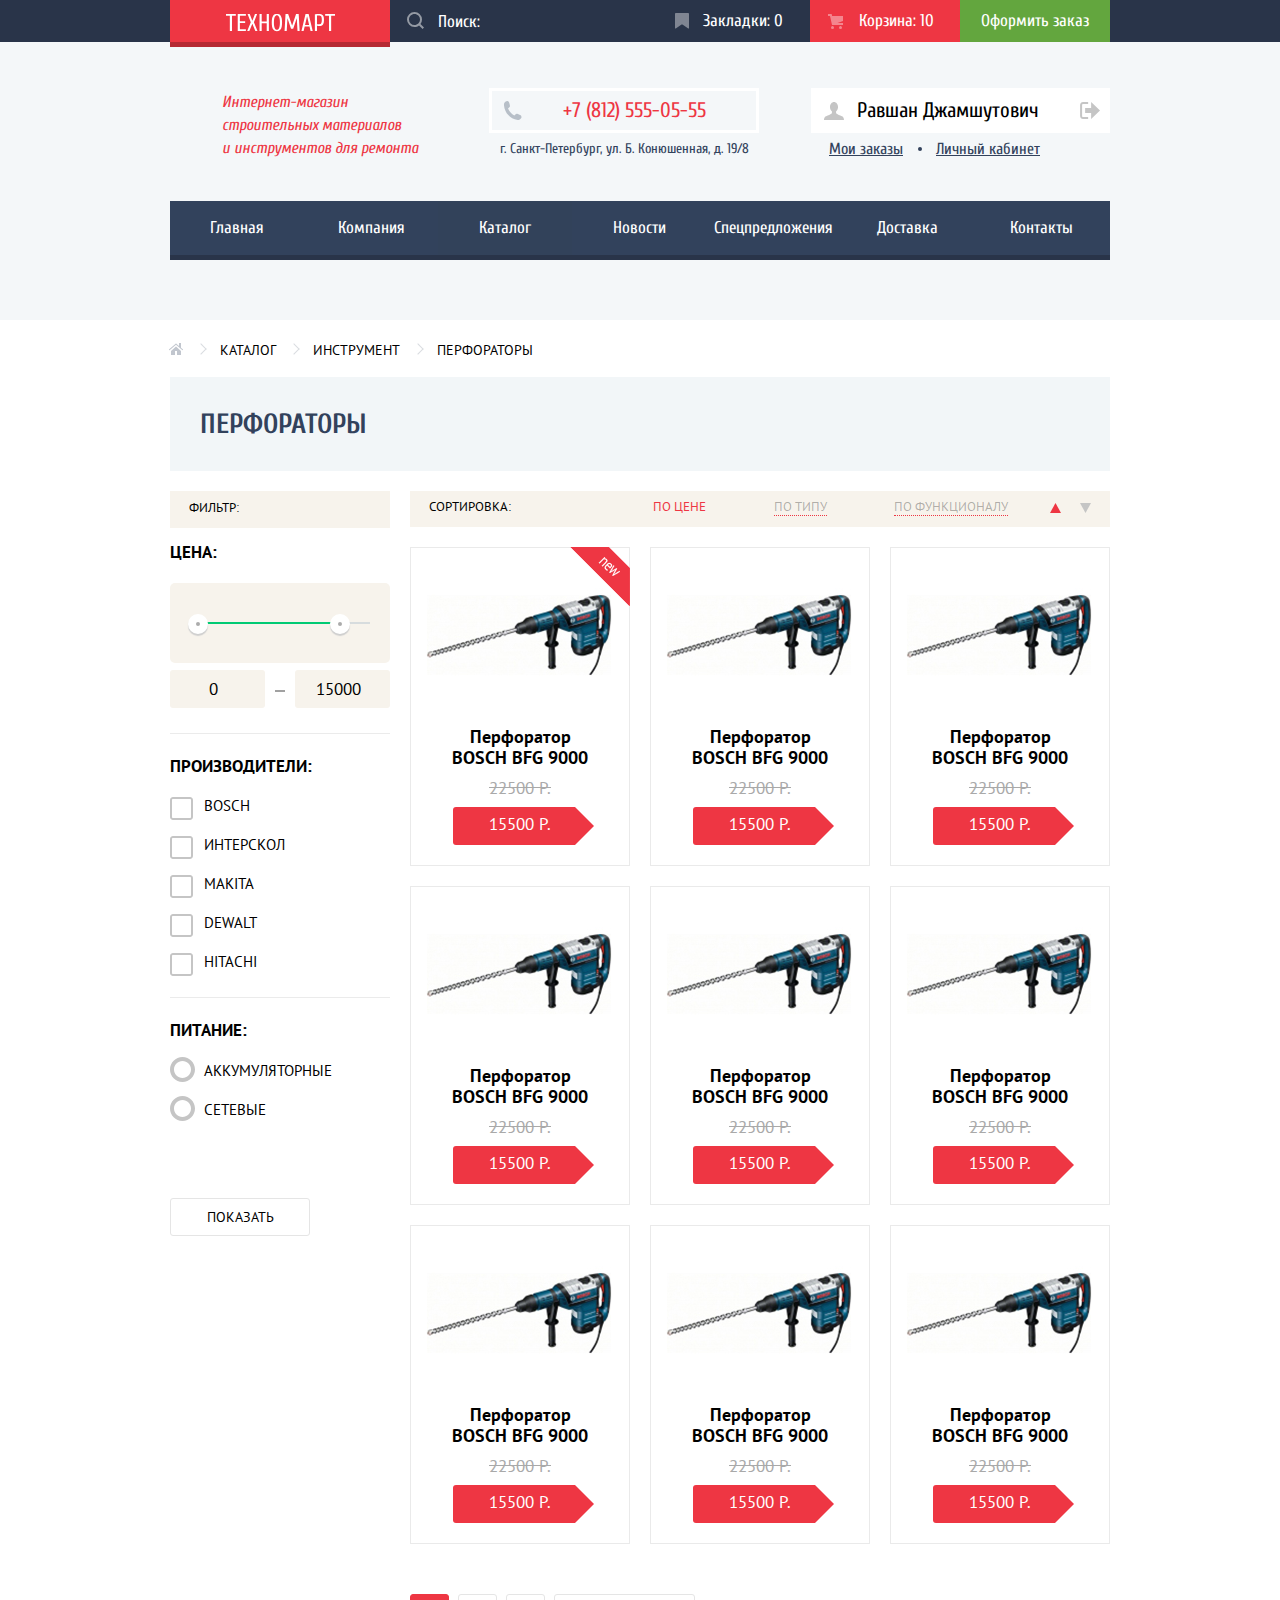
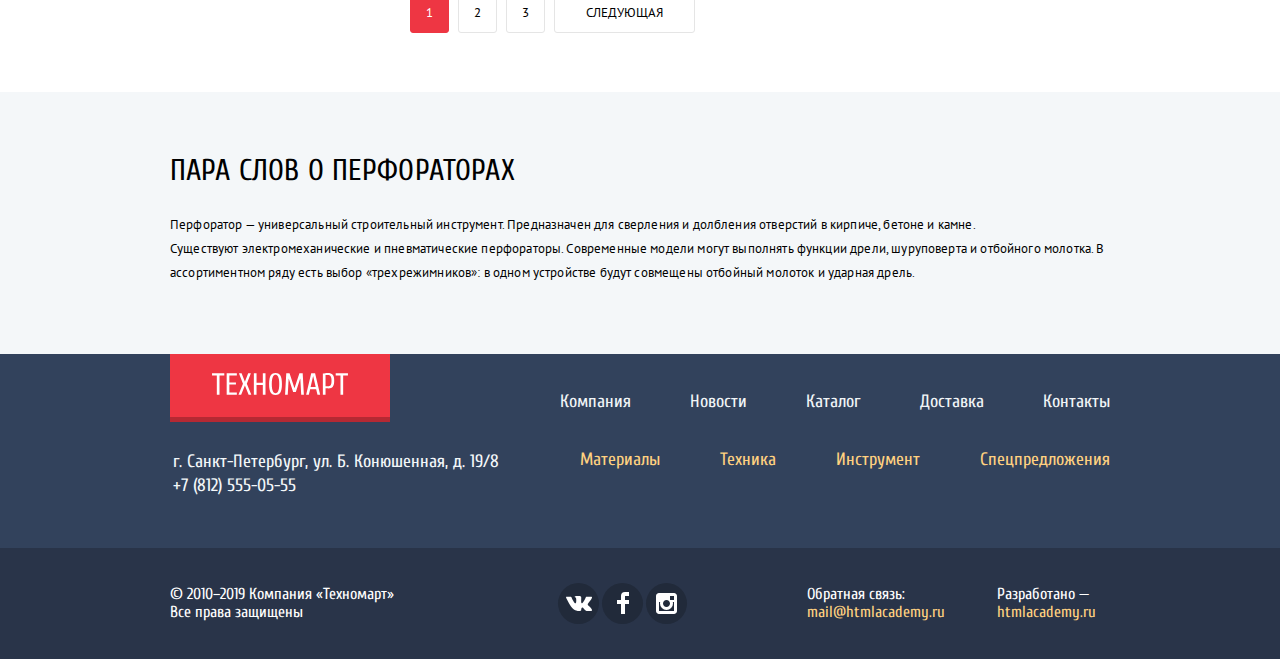
==== commit 261406e5: "fix" ====
--- a/catalog.html
+++ b/catalog.html
@@ -29,7 +29,7 @@
           </button>
         </form>
         <ul class="user-nav">
-          <li>
+          <li class="bookmark">
             <a href="#">
               <svg class="bookmark-icon" xmlns="http://www.w3.org/2000/svg" width="14" height="16" viewBox="0 0 14 16">
                 <path fill="#ffffff"
@@ -59,7 +59,7 @@
 
     <div class="container">
 
-      <div class="header-main">
+      <div class="catalog-header">
 
         <p class="header-text">Интернет-магазин строительных материалов и&nbsp;инструментов для ремонта</p>
         <p class="header-phone">
@@ -70,7 +70,7 @@
             </svg>
             +7 (812) 555-05-55
           </a>
-          <span class="header-adress">г. Санкт-Петербург, ул. Б. Конюшенная, д. 19/8</span>
+          <span class="header-adress__catalog">г. Санкт-Петербург, ул. Б. Конюшенная, д. 19/8</span>
         </p>
         <p class="user-loggin">
           <a class="user-logged__link" href="#">
@@ -112,7 +112,7 @@
     <ul class="breadcrumbs">
       <li>
         <a href="index.html">
-          <svg xmlns="http://www.w3.org/2000/svg" width="15" height="12" viewBox="0 0 15 12">
+          <svg class="home-icon" xmlns="http://www.w3.org/2000/svg" width="15" height="12" viewBox="0 0 15 12">
             <g fill="#C1C6CE">
               <path d="M3 8v4h4V8h2v4h4V8L8 3.516z" />
               <path
@@ -442,8 +442,8 @@
         <a class="logo"><img src="img/logo-technomart.svg" alt="logo" /></a>
         <ul class="footer-top__nav">
           <li><a href="#">Компания</a></li>
-          <li><a href="catalog.html">Каталог</a></li>
           <li><a href="#">Новости</a></li>
+          <li><a>Каталог</a></li>
           <li><a href="#">Доставка</a></li>
           <li><a href="#">Контакты</a></li>
         </ul>
--- a/css/style.css
+++ b/css/style.css
@@ -189,7 +189,13 @@
 }
 
 .user-cart a {
+  width: 150px;
   background-color: #ee3643;
+  padding: 0px 0px 0 18px;
+}
+
+.bookmark a {
+  padding: 0px 27px 0 12px;
 }
 
 .checkout a {
@@ -211,6 +217,13 @@
   justify-content: space-between;
   align-items: flex-start;
   padding: 46px 0;
+}
+
+.catalog-header {
+  display: flex;
+  justify-content: space-between;
+  align-items: flex-start;
+  padding: 46px 0 43px 0;
 }
 
 .header-text {
@@ -247,7 +260,7 @@
 }
 
 .phone-icon {
-  margin-left: 10px;
+  margin-left: 11px;
 }
 
 .header-adress {
@@ -256,6 +269,12 @@
   color: #32425c;
 }
 
+.header-adress__catalog {
+  padding-top: 8px;
+  font-size: 14px;
+  color: #32425c;
+}
+
 .header-links {
   display: flex;
 }
@@ -266,6 +285,11 @@
 
 .user-links {
   display: block;
+}
+
+.user-cabinet,
+.user-orders {
+  display: inline-block;
 }
 
 .user-orders .user-orders__link {
@@ -274,7 +298,7 @@
   font-size: 16px;
   color: #32425c;
   text-decoration: underline;
-  margin-top: 5px;
+  margin-top: 7px;
   margin-left: 12px;
   padding: 0;
   position: relative;
@@ -286,7 +310,7 @@
   font-size: 16px;
   color: #32425c;
   text-decoration: underline;
-  margin-top: 5px;
+  margin-top: 7px;
   margin-left: 29px;
   padding: 0;
   position: relative;
@@ -1253,8 +1277,8 @@
 
 .sitebar-block__name {
   background-color: #f7f3ec;
-  padding: 7px 19px 11px 19px;
-  margin-bottom: 16px;
+  padding: 8px 19px 11px 19px;
+  margin-bottom: 15px;
   font-family: "PT Sans", sans-serif;
   font-size: 13px;
   line-height: 1.38;
@@ -1270,7 +1294,7 @@
 }
 
 .sorting {
-  padding: 7px 19px 11px 19px;
+  padding: 7px 19px 9px 19px;
   display: flex;
   background-color: #f7f3ec;
   font-family: "PT Sans", sans-serif;
@@ -1286,7 +1310,8 @@
 
 .sorting-type__one li {
   text-transform: uppercase;
-  margin-right: 65px;
+  padding-left: 3px;
+  margin-right: 64px;
 }
 
 .sorting-type__one li:last-child {
@@ -1301,6 +1326,10 @@
 .sorting-type__one a:hover {
   color: #000000;
   border-bottom: 1px solid #ee3643;
+}
+
+.sorting-active a {
+  margin-right: 1px;
 }
 
 .sorting-active a,
@@ -1315,10 +1344,11 @@
   display: flex;
   margin-left: auto;
   list-style: none;
+  padding-top: 2px;
 }
 
 .sorting-type__second li:first-child {
-  margin-right: 10px;
+  margin-right: 19px;
 }
 
 .sorting-arrow {
@@ -1339,6 +1369,7 @@
   display: flex;
   list-style: none;
   margin-top: 21px;
+  padding-top: 1px;
   font-family: "PT Sans", sans-serif;
 }
 
@@ -1415,15 +1446,18 @@
 .pagination {
   list-style: none;
   display: flex;
+  font-family: "PT Sans", sans-serif;
+  font-size: 13px;
 }
 
 .pagination li {
-  margin-right: 10px;
+  margin-right: 9px;
 }
 
 .pagination a {
   display: inline-block;
-  padding: 10px 15px;
+  min-width: 38px;
+  padding: 11px 15px;
   border: 1px solid #e5e5e5;
   border-radius: 3px;
   color: #000000;
@@ -1439,7 +1473,7 @@
 
 
 .pagination-next a {
-  padding: 10px 36px;
+  padding: 11px 31px;
 }
 
 .pagination-active a {
@@ -1453,13 +1487,15 @@
 }
 
 .catalog-about {
-  margin-top: 60px;
+  margin-top: 59px;
   padding: 62px 0 69px 0;
   background-color: #f4f7f9;
 }
 
 .catalog-about__h2 {
   font-size: 30px;
+  font-weight: normal;
+  letter-spacing: 0.155px;
 }
 
 .catalog-about__text {
@@ -1468,6 +1504,7 @@
   font-family: "PT Sans", sans-serif;
   font-weight: normal;
   line-height: 1.85;
+  letter-spacing: 0.155px;
 }
 
 .visually-hidden {
@@ -1765,6 +1802,7 @@
   background-color: #fff;
   cursor: pointer;
   margin-top: 60px;
+  font-family: "PT Sans", sans-serif;
 }
 
 .card-add {
@@ -1902,3 +1940,7 @@
 .intercol-brand {
   padding-bottom: 12px;
 }
+
+.home-icon {
+  margin-left: -2px;
+}
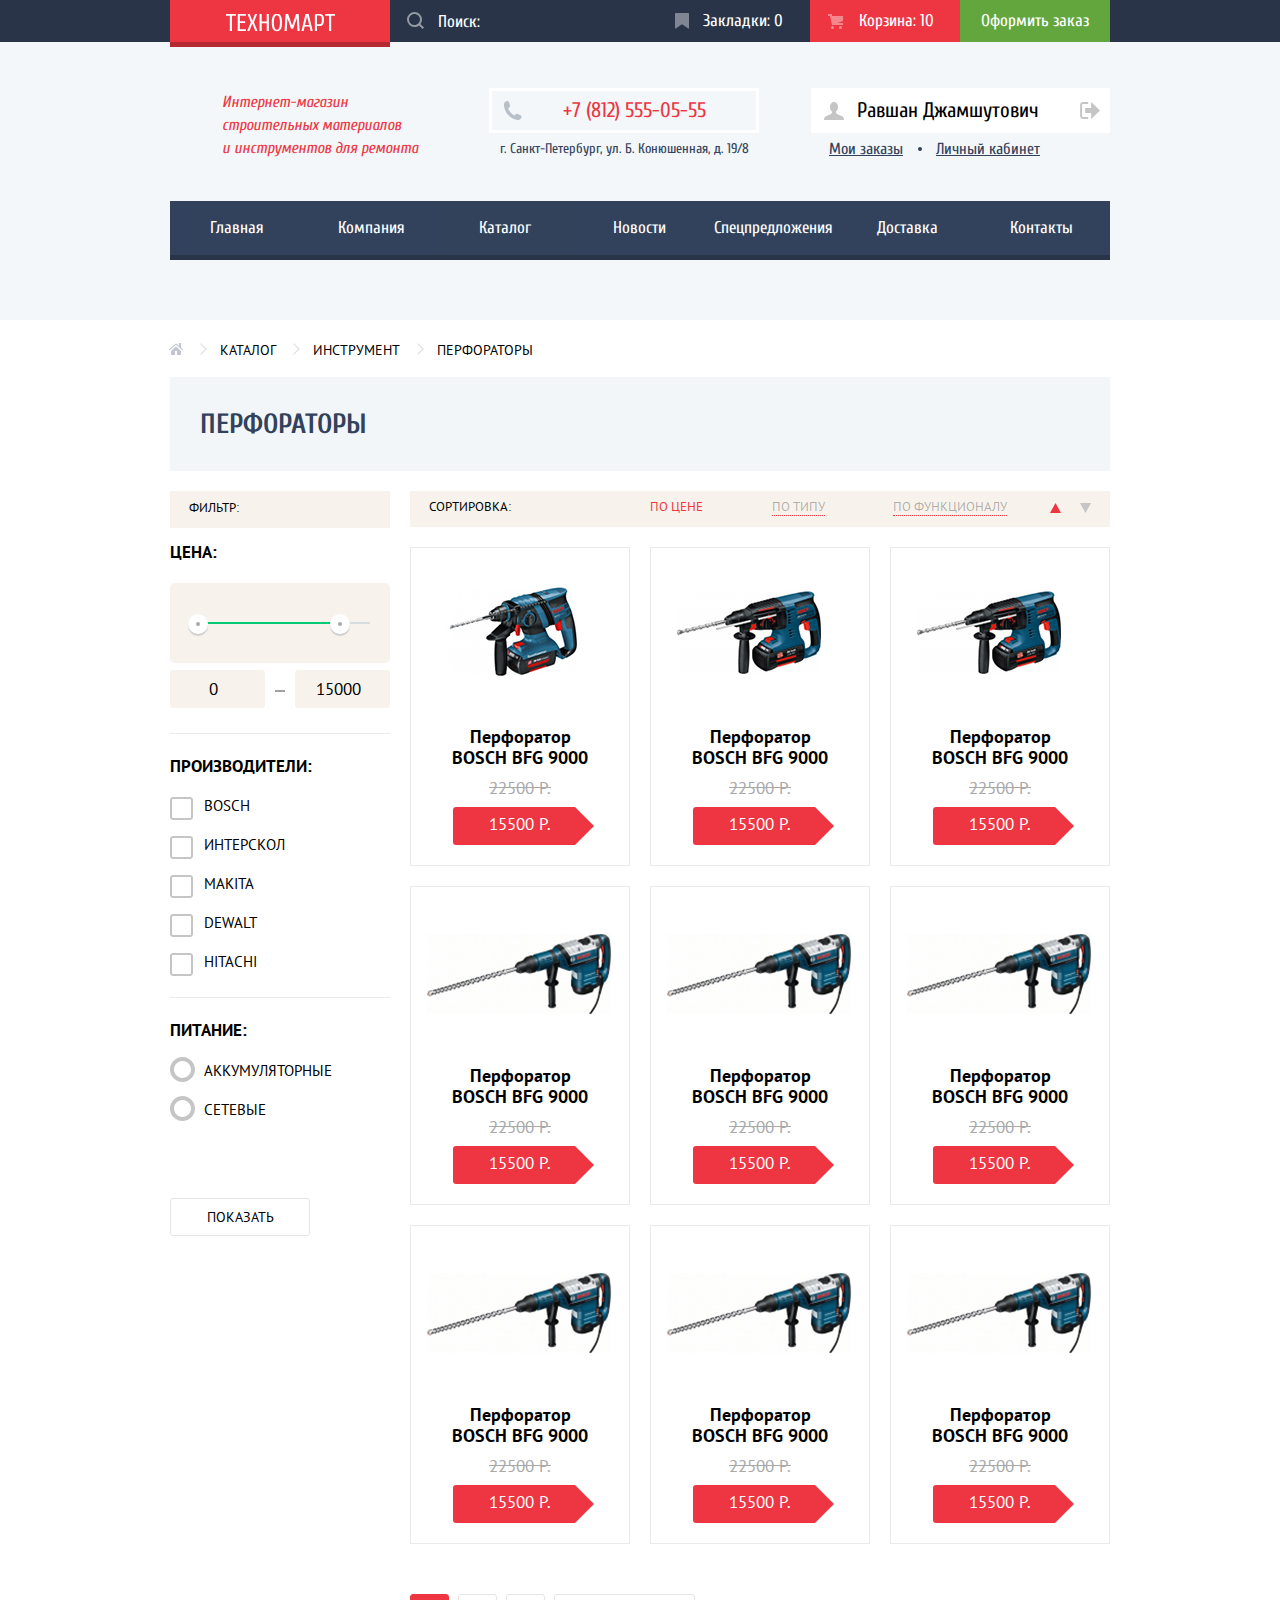
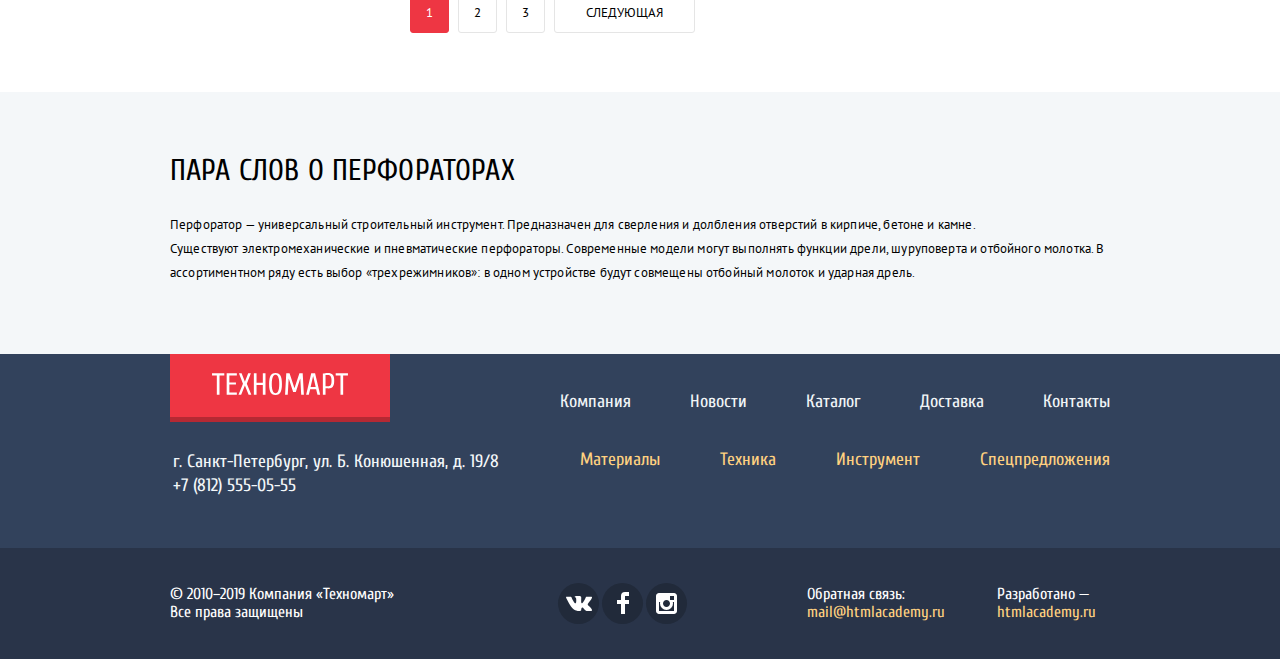
==== commit d302ab50: "fix 'sorting-type'" ====
--- a/catalog.html
+++ b/catalog.html
@@ -242,55 +242,55 @@
 
         <div class="goods-block goods-block__catalog">
           <article class="goods-card">
-            <div class="flag flag-new">новинка</div>
-            <div class="goods-buttons">
-              <button class="buy-button" type="button">
-                <svg class="buy-icon" xmlns="http://www.w3.org/2000/svg" width="15" height="15" viewBox="0 0 15 15">
-                  <circle fill="#ffffff" cx="4.5" cy="13.5" r="1.5" />
-                  <circle fill="#ffffff" cx="12.5" cy="13.5" r="1.5" />
-                  <path fill="#ffffff" d="M15 2H4.07l-.422-2H0v2h2.031l1.985 9H15V9H9.441L15 6.951z" />
-                </svg>
-                Купить
-              </button>
-              <button class="bookmark-button" type="button">В закладки</button>
-            </div>
-            <img src="img/Perforator_1.jpg" alt="item" />
-            <h3 class="goods-card__title">Перфоратор BOSCH BFG 9000</h3>
-            <div class="goods-oldprice">22500 Р.</div>
-            <div class="goods-price">15500 Р.</div>
-          </article>
-
-          <article class="goods-card">
-            <div class="goods-buttons">
-              <button class="buy-button" type="button">
-                <svg class="buy-icon" xmlns="http://www.w3.org/2000/svg" width="15" height="15" viewBox="0 0 15 15">
-                  <circle fill="#ffffff" cx="4.5" cy="13.5" r="1.5" />
-                  <circle fill="#ffffff" cx="12.5" cy="13.5" r="1.5" />
-                  <path fill="#ffffff" d="M15 2H4.07l-.422-2H0v2h2.031l1.985 9H15V9H9.441L15 6.951z" />
-                </svg>
-                Купить
-              </button>
-              <button class="bookmark-button" type="button">В закладки</button>
-            </div>
-            <img src="img/Perforator_1.jpg" alt="item" />
-            <h3 class="goods-card__title">Перфоратор BOSCH BFG 9000</h3>
-            <div class="goods-oldprice">22500 Р.</div>
-            <div class="goods-price">15500 Р.</div>
-          </article>
-
-          <article class="goods-card">
-            <div class="goods-buttons">
-              <button class="buy-button" type="button">
-                <svg class="buy-icon" xmlns="http://www.w3.org/2000/svg" width="15" height="15" viewBox="0 0 15 15">
-                  <circle fill="#ffffff" cx="4.5" cy="13.5" r="1.5" />
-                  <circle fill="#ffffff" cx="12.5" cy="13.5" r="1.5" />
-                  <path fill="#ffffff" d="M15 2H4.07l-.422-2H0v2h2.031l1.985 9H15V9H9.441L15 6.951z" />
-                </svg>
-                Купить
-              </button>
-              <button class="bookmark-button" type="button">В закладки</button>
-            </div>
-            <img src="img/Perforator_1.jpg" alt="item" />
+            <div class="goods-buttons">
+              <button class="buy-button" type="button">
+                <svg class="buy-icon" xmlns="http://www.w3.org/2000/svg" width="15" height="15" viewBox="0 0 15 15">
+                  <circle fill="#ffffff" cx="4.5" cy="13.5" r="1.5" />
+                  <circle fill="#ffffff" cx="12.5" cy="13.5" r="1.5" />
+                  <path fill="#ffffff" d="M15 2H4.07l-.422-2H0v2h2.031l1.985 9H15V9H9.441L15 6.951z" />
+                </svg>
+                Купить
+              </button>
+              <button class="bookmark-button" type="button">В закладки</button>
+            </div>
+            <img src="img/Perforator_2.jpg" alt="item" />
+            <h3 class="goods-card__title">Перфоратор BOSCH BFG 9000</h3>
+            <div class="goods-oldprice">22500 Р.</div>
+            <div class="goods-price">15500 Р.</div>
+          </article>
+
+          <article class="goods-card">
+            <div class="goods-buttons">
+              <button class="buy-button" type="button">
+                <svg class="buy-icon" xmlns="http://www.w3.org/2000/svg" width="15" height="15" viewBox="0 0 15 15">
+                  <circle fill="#ffffff" cx="4.5" cy="13.5" r="1.5" />
+                  <circle fill="#ffffff" cx="12.5" cy="13.5" r="1.5" />
+                  <path fill="#ffffff" d="M15 2H4.07l-.422-2H0v2h2.031l1.985 9H15V9H9.441L15 6.951z" />
+                </svg>
+                Купить
+              </button>
+              <button class="bookmark-button" type="button">В закладки</button>
+            </div>
+            <img src="img/Perforator_3.jpg" alt="item" />
+            <h3 class="goods-card__title">Перфоратор BOSCH BFG 9000</h3>
+            <div class="goods-oldprice">22500 Р.</div>
+            <div class="goods-price">15500 Р.</div>
+          </article>
+
+          <article class="goods-card">
+            <div class="goods-buttons">
+              <div class="flag flag-new">новинка</div>
+              <button class="buy-button" type="button">
+                <svg class="buy-icon" xmlns="http://www.w3.org/2000/svg" width="15" height="15" viewBox="0 0 15 15">
+                  <circle fill="#ffffff" cx="4.5" cy="13.5" r="1.5" />
+                  <circle fill="#ffffff" cx="12.5" cy="13.5" r="1.5" />
+                  <path fill="#ffffff" d="M15 2H4.07l-.422-2H0v2h2.031l1.985 9H15V9H9.441L15 6.951z" />
+                </svg>
+                Купить
+              </button>
+              <button class="bookmark-button" type="button">В закладки</button>
+            </div>
+            <img src="img/Perforator_3.jpg" alt="item" />
             <h3 class="goods-card__title">Перфоратор BOSCH BFG 9000</h3>
             <div class="goods-oldprice">22500 Р.</div>
             <div class="goods-price">15500 Р.</div>
--- a/css/style.css
+++ b/css/style.css
@@ -1304,18 +1304,22 @@
 
 .sorting-type__one {
   display: flex;
-  margin-left: 139px;
+  margin-left: 142px;
   list-style: none;
 }
 
 .sorting-type__one li {
   text-transform: uppercase;
   padding-left: 3px;
-  margin-right: 64px;
+  margin-right: 71px;
 }
 
 .sorting-type__one li:last-child {
   margin-right: 0;
+}
+
+.sorting-type__one a:last-child {
+  margin-left: -6px;
 }
 
 .sorting-type__one a {
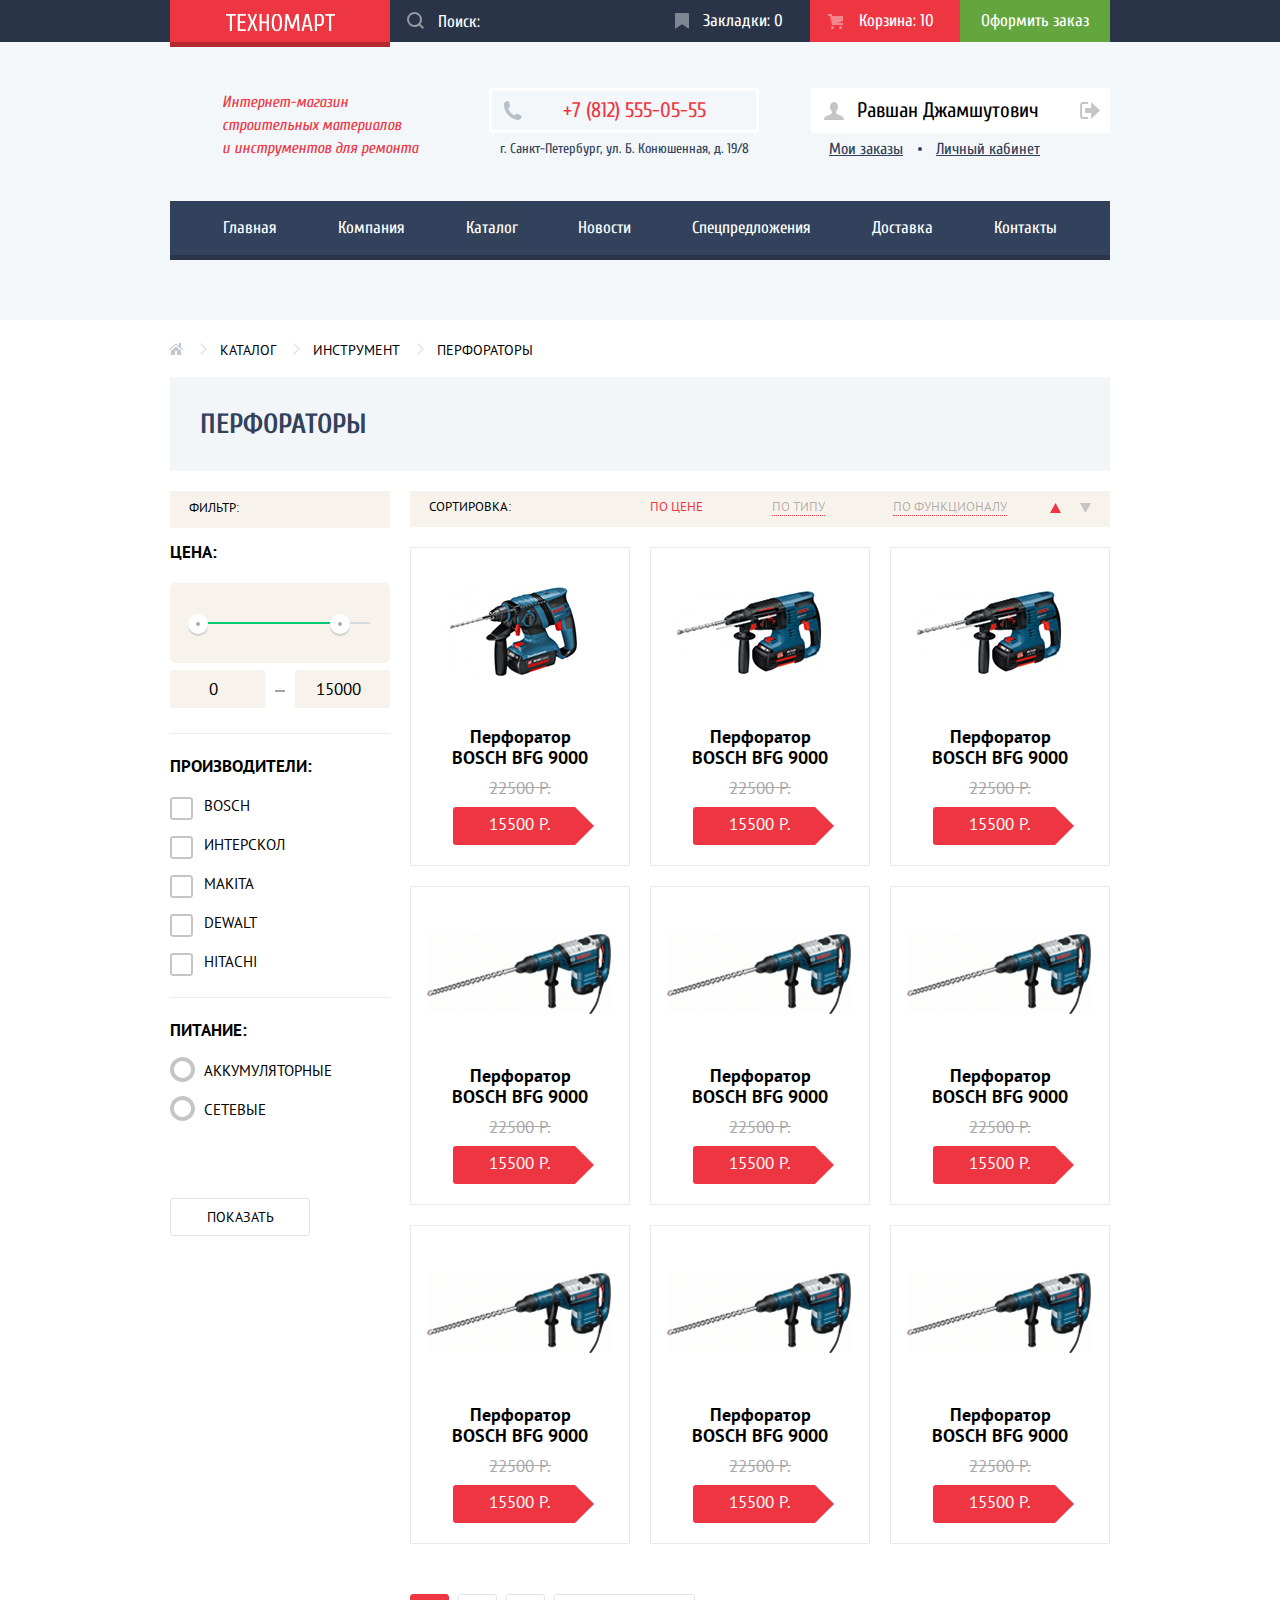
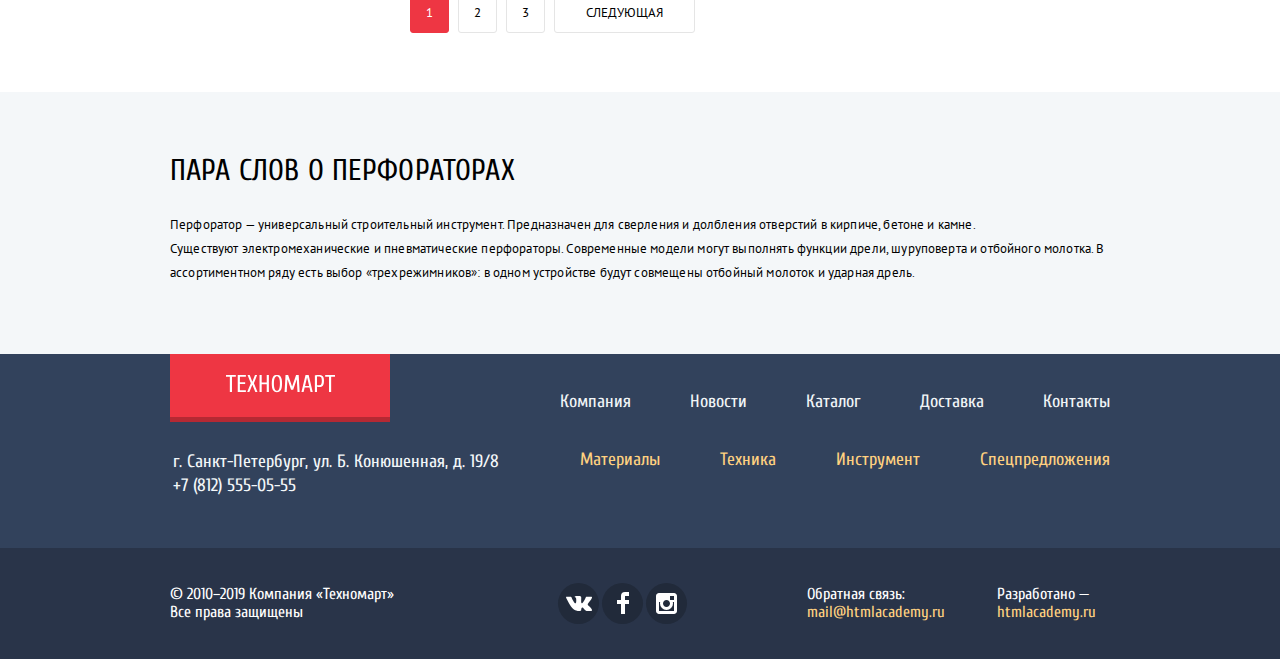
==== commit 2e1757ff: "fix images alt" ====
--- a/catalog.html
+++ b/catalog.html
@@ -18,7 +18,8 @@
   <header class="header">
     <div class="top-nav">
       <div class="top-nav__block container">
-        <a href="index.html" class="logo"><img class="logo-image" src="img/logo-technomart.svg" alt="logo" /></a>
+        <a href="index.html" class="logo"><img class="logo-image" src="img/logo-technomart.svg" alt="Логотип сайта"
+            width="109" height="19"></a>
         <form class="search-form">
           <input class="search" type="search" name="q" placeholder="Поиск:">
           <button class="search-submit" type="submit">
@@ -253,25 +254,25 @@
               </button>
               <button class="bookmark-button" type="button">В закладки</button>
             </div>
-            <img src="img/Perforator_2.jpg" alt="item" />
-            <h3 class="goods-card__title">Перфоратор BOSCH BFG 9000</h3>
-            <div class="goods-oldprice">22500 Р.</div>
-            <div class="goods-price">15500 Р.</div>
-          </article>
-
-          <article class="goods-card">
-            <div class="goods-buttons">
-              <button class="buy-button" type="button">
-                <svg class="buy-icon" xmlns="http://www.w3.org/2000/svg" width="15" height="15" viewBox="0 0 15 15">
-                  <circle fill="#ffffff" cx="4.5" cy="13.5" r="1.5" />
-                  <circle fill="#ffffff" cx="12.5" cy="13.5" r="1.5" />
-                  <path fill="#ffffff" d="M15 2H4.07l-.422-2H0v2h2.031l1.985 9H15V9H9.441L15 6.951z" />
-                </svg>
-                Купить
-              </button>
-              <button class="bookmark-button" type="button">В закладки</button>
-            </div>
-            <img src="img/Perforator_3.jpg" alt="item" />
+            <img src="img/Perforator_2.jpg" alt="Изображение перфоратора BOSCH BFG 9000" width="218" height="170">
+            <h3 class="goods-card__title">Перфоратор BOSCH BFG 9000</h3>
+            <div class="goods-oldprice">22500 Р.</div>
+            <div class="goods-price">15500 Р.</div>
+          </article>
+
+          <article class="goods-card">
+            <div class="goods-buttons">
+              <button class="buy-button" type="button">
+                <svg class="buy-icon" xmlns="http://www.w3.org/2000/svg" width="15" height="15" viewBox="0 0 15 15">
+                  <circle fill="#ffffff" cx="4.5" cy="13.5" r="1.5" />
+                  <circle fill="#ffffff" cx="12.5" cy="13.5" r="1.5" />
+                  <path fill="#ffffff" d="M15 2H4.07l-.422-2H0v2h2.031l1.985 9H15V9H9.441L15 6.951z" />
+                </svg>
+                Купить
+              </button>
+              <button class="bookmark-button" type="button">В закладки</button>
+            </div>
+            <img src="img/Perforator_3.jpg" alt="Изображение Перфоратор BOSCH BFG 9000" width="218" height="170">
             <h3 class="goods-card__title">Перфоратор BOSCH BFG 9000</h3>
             <div class="goods-oldprice">22500 Р.</div>
             <div class="goods-price">15500 Р.</div>
@@ -290,115 +291,115 @@
               </button>
               <button class="bookmark-button" type="button">В закладки</button>
             </div>
-            <img src="img/Perforator_3.jpg" alt="item" />
-            <h3 class="goods-card__title">Перфоратор BOSCH BFG 9000</h3>
-            <div class="goods-oldprice">22500 Р.</div>
-            <div class="goods-price">15500 Р.</div>
-          </article>
-
-          <article class="goods-card">
-            <div class="goods-buttons">
-              <button class="buy-button" type="button">
-                <svg class="buy-icon" xmlns="http://www.w3.org/2000/svg" width="15" height="15" viewBox="0 0 15 15">
-                  <circle fill="#ffffff" cx="4.5" cy="13.5" r="1.5" />
-                  <circle fill="#ffffff" cx="12.5" cy="13.5" r="1.5" />
-                  <path fill="#ffffff" d="M15 2H4.07l-.422-2H0v2h2.031l1.985 9H15V9H9.441L15 6.951z" />
-                </svg>
-                Купить
-              </button>
-              <button class="bookmark-button" type="button">В закладки</button>
-            </div>
-            <img src="img/Perforator_1.jpg" alt="item" />
-            <h3 class="goods-card__title">Перфоратор BOSCH BFG 9000</h3>
-            <div class="goods-oldprice">22500 Р.</div>
-            <div class="goods-price">15500 Р.</div>
-          </article>
-
-          <article class="goods-card">
-            <div class="goods-buttons">
-              <button class="buy-button" type="button">
-                <svg class="buy-icon" xmlns="http://www.w3.org/2000/svg" width="15" height="15" viewBox="0 0 15 15">
-                  <circle fill="#ffffff" cx="4.5" cy="13.5" r="1.5" />
-                  <circle fill="#ffffff" cx="12.5" cy="13.5" r="1.5" />
-                  <path fill="#ffffff" d="M15 2H4.07l-.422-2H0v2h2.031l1.985 9H15V9H9.441L15 6.951z" />
-                </svg>
-                Купить
-              </button>
-              <button class="bookmark-button" type="button">В закладки</button>
-            </div>
-            <img src="img/Perforator_1.jpg" alt="item" />
-            <h3 class="goods-card__title">Перфоратор BOSCH BFG 9000</h3>
-            <div class="goods-oldprice">22500 Р.</div>
-            <div class="goods-price">15500 Р.</div>
-          </article>
-
-          <article class="goods-card">
-            <div class="goods-buttons">
-              <button class="buy-button" type="button">
-                <svg class="buy-icon" xmlns="http://www.w3.org/2000/svg" width="15" height="15" viewBox="0 0 15 15">
-                  <circle fill="#ffffff" cx="4.5" cy="13.5" r="1.5" />
-                  <circle fill="#ffffff" cx="12.5" cy="13.5" r="1.5" />
-                  <path fill="#ffffff" d="M15 2H4.07l-.422-2H0v2h2.031l1.985 9H15V9H9.441L15 6.951z" />
-                </svg>
-                Купить
-              </button>
-              <button class="bookmark-button" type="button">В закладки</button>
-            </div>
-            <img src="img/Perforator_1.jpg" alt="item" />
-            <h3 class="goods-card__title">Перфоратор BOSCH BFG 9000</h3>
-            <div class="goods-oldprice">22500 Р.</div>
-            <div class="goods-price">15500 Р.</div>
-          </article>
-
-          <article class="goods-card">
-            <div class="goods-buttons">
-              <button class="buy-button" type="button">
-                <svg class="buy-icon" xmlns="http://www.w3.org/2000/svg" width="15" height="15" viewBox="0 0 15 15">
-                  <circle fill="#ffffff" cx="4.5" cy="13.5" r="1.5" />
-                  <circle fill="#ffffff" cx="12.5" cy="13.5" r="1.5" />
-                  <path fill="#ffffff" d="M15 2H4.07l-.422-2H0v2h2.031l1.985 9H15V9H9.441L15 6.951z" />
-                </svg>
-                Купить
-              </button>
-              <button class="bookmark-button" type="button">В закладки</button>
-            </div>
-            <img src="img/Perforator_1.jpg" alt="item" />
-            <h3 class="goods-card__title">Перфоратор BOSCH BFG 9000</h3>
-            <div class="goods-oldprice">22500 Р.</div>
-            <div class="goods-price">15500 Р.</div>
-          </article>
-
-          <article class="goods-card">
-            <div class="goods-buttons">
-              <button class="buy-button" type="button">
-                <svg class="buy-icon" xmlns="http://www.w3.org/2000/svg" width="15" height="15" viewBox="0 0 15 15">
-                  <circle fill="#ffffff" cx="4.5" cy="13.5" r="1.5" />
-                  <circle fill="#ffffff" cx="12.5" cy="13.5" r="1.5" />
-                  <path fill="#ffffff" d="M15 2H4.07l-.422-2H0v2h2.031l1.985 9H15V9H9.441L15 6.951z" />
-                </svg>
-                Купить
-              </button>
-              <button class="bookmark-button" type="button">В закладки</button>
-            </div>
-            <img src="img/Perforator_1.jpg" alt="item" />
-            <h3 class="goods-card__title">Перфоратор BOSCH BFG 9000</h3>
-            <div class="goods-oldprice">22500 Р.</div>
-            <div class="goods-price">15500 Р.</div>
-          </article>
-
-          <article class="goods-card">
-            <div class="goods-buttons">
-              <button class="buy-button" type="button">
-                <svg class="buy-icon" xmlns="http://www.w3.org/2000/svg" width="15" height="15" viewBox="0 0 15 15">
-                  <circle fill="#ffffff" cx="4.5" cy="13.5" r="1.5" />
-                  <circle fill="#ffffff" cx="12.5" cy="13.5" r="1.5" />
-                  <path fill="#ffffff" d="M15 2H4.07l-.422-2H0v2h2.031l1.985 9H15V9H9.441L15 6.951z" />
-                </svg>
-                Купить
-              </button>
-              <button class="bookmark-button" type="button">В закладки</button>
-            </div>
-            <img src="img/Perforator_1.jpg" alt="item" />
+            <img src="img/Perforator_3.jpg" alt="Изображение Перфоратор BOSCH BFG 9000" width="218" height="170">
+            <h3 class="goods-card__title">Перфоратор BOSCH BFG 9000</h3>
+            <div class="goods-oldprice">22500 Р.</div>
+            <div class="goods-price">15500 Р.</div>
+          </article>
+
+          <article class="goods-card">
+            <div class="goods-buttons">
+              <button class="buy-button" type="button">
+                <svg class="buy-icon" xmlns="http://www.w3.org/2000/svg" width="15" height="15" viewBox="0 0 15 15">
+                  <circle fill="#ffffff" cx="4.5" cy="13.5" r="1.5" />
+                  <circle fill="#ffffff" cx="12.5" cy="13.5" r="1.5" />
+                  <path fill="#ffffff" d="M15 2H4.07l-.422-2H0v2h2.031l1.985 9H15V9H9.441L15 6.951z" />
+                </svg>
+                Купить
+              </button>
+              <button class="bookmark-button" type="button">В закладки</button>
+            </div>
+            <img src="img/Perforator_1.jpg" alt="Изображение Перфоратор BOSCH BFG 9000" width="218" height="170">
+            <h3 class="goods-card__title">Перфоратор BOSCH BFG 9000</h3>
+            <div class="goods-oldprice">22500 Р.</div>
+            <div class="goods-price">15500 Р.</div>
+          </article>
+
+          <article class="goods-card">
+            <div class="goods-buttons">
+              <button class="buy-button" type="button">
+                <svg class="buy-icon" xmlns="http://www.w3.org/2000/svg" width="15" height="15" viewBox="0 0 15 15">
+                  <circle fill="#ffffff" cx="4.5" cy="13.5" r="1.5" />
+                  <circle fill="#ffffff" cx="12.5" cy="13.5" r="1.5" />
+                  <path fill="#ffffff" d="M15 2H4.07l-.422-2H0v2h2.031l1.985 9H15V9H9.441L15 6.951z" />
+                </svg>
+                Купить
+              </button>
+              <button class="bookmark-button" type="button">В закладки</button>
+            </div>
+            <img src="img/Perforator_1.jpg" alt="Изображение Перфоратор BOSCH BFG 9000" width="218" height="170">
+            <h3 class="goods-card__title">Перфоратор BOSCH BFG 9000</h3>
+            <div class="goods-oldprice">22500 Р.</div>
+            <div class="goods-price">15500 Р.</div>
+          </article>
+
+          <article class="goods-card">
+            <div class="goods-buttons">
+              <button class="buy-button" type="button">
+                <svg class="buy-icon" xmlns="http://www.w3.org/2000/svg" width="15" height="15" viewBox="0 0 15 15">
+                  <circle fill="#ffffff" cx="4.5" cy="13.5" r="1.5" />
+                  <circle fill="#ffffff" cx="12.5" cy="13.5" r="1.5" />
+                  <path fill="#ffffff" d="M15 2H4.07l-.422-2H0v2h2.031l1.985 9H15V9H9.441L15 6.951z" />
+                </svg>
+                Купить
+              </button>
+              <button class="bookmark-button" type="button">В закладки</button>
+            </div>
+            <img src="img/Perforator_1.jpg" alt="Изображение Перфоратор BOSCH BFG 9000" width="218" height="170">
+            <h3 class="goods-card__title">Перфоратор BOSCH BFG 9000</h3>
+            <div class="goods-oldprice">22500 Р.</div>
+            <div class="goods-price">15500 Р.</div>
+          </article>
+
+          <article class="goods-card">
+            <div class="goods-buttons">
+              <button class="buy-button" type="button">
+                <svg class="buy-icon" xmlns="http://www.w3.org/2000/svg" width="15" height="15" viewBox="0 0 15 15">
+                  <circle fill="#ffffff" cx="4.5" cy="13.5" r="1.5" />
+                  <circle fill="#ffffff" cx="12.5" cy="13.5" r="1.5" />
+                  <path fill="#ffffff" d="M15 2H4.07l-.422-2H0v2h2.031l1.985 9H15V9H9.441L15 6.951z" />
+                </svg>
+                Купить
+              </button>
+              <button class="bookmark-button" type="button">В закладки</button>
+            </div>
+            <img src="img/Perforator_1.jpg" alt="Изображение Перфоратор BOSCH BFG 9000" width="218" height="170">
+            <h3 class="goods-card__title">Перфоратор BOSCH BFG 9000</h3>
+            <div class="goods-oldprice">22500 Р.</div>
+            <div class="goods-price">15500 Р.</div>
+          </article>
+
+          <article class="goods-card">
+            <div class="goods-buttons">
+              <button class="buy-button" type="button">
+                <svg class="buy-icon" xmlns="http://www.w3.org/2000/svg" width="15" height="15" viewBox="0 0 15 15">
+                  <circle fill="#ffffff" cx="4.5" cy="13.5" r="1.5" />
+                  <circle fill="#ffffff" cx="12.5" cy="13.5" r="1.5" />
+                  <path fill="#ffffff" d="M15 2H4.07l-.422-2H0v2h2.031l1.985 9H15V9H9.441L15 6.951z" />
+                </svg>
+                Купить
+              </button>
+              <button class="bookmark-button" type="button">В закладки</button>
+            </div>
+            <img src="img/Perforator_1.jpg" alt="Изображение Перфоратор BOSCH BFG 9000" width="218" height="170">
+            <h3 class="goods-card__title">Перфоратор BOSCH BFG 9000</h3>
+            <div class="goods-oldprice">22500 Р.</div>
+            <div class="goods-price">15500 Р.</div>
+          </article>
+
+          <article class="goods-card">
+            <div class="goods-buttons">
+              <button class="buy-button" type="button">
+                <svg class="buy-icon" xmlns="http://www.w3.org/2000/svg" width="15" height="15" viewBox="0 0 15 15">
+                  <circle fill="#ffffff" cx="4.5" cy="13.5" r="1.5" />
+                  <circle fill="#ffffff" cx="12.5" cy="13.5" r="1.5" />
+                  <path fill="#ffffff" d="M15 2H4.07l-.422-2H0v2h2.031l1.985 9H15V9H9.441L15 6.951z" />
+                </svg>
+                Купить
+              </button>
+              <button class="bookmark-button" type="button">В закладки</button>
+            </div>
+            <img src="img/Perforator_1.jpg" alt="Изображение Перфоратор BOSCH BFG 9000" width="218" height="170">
             <h3 class="goods-card__title">Перфоратор BOSCH BFG 9000</h3>
             <div class="goods-oldprice">22500 Р.</div>
             <div class="goods-price">15500 Р.</div>
@@ -439,7 +440,7 @@
     <div class="container">
 
       <div class="footer-top">
-        <a class="logo"><img src="img/logo-technomart.svg" alt="logo" /></a>
+        <a class="logo"><img src="img/logo-technomart.svg" alt="logo" width="109" height="19"></a>
         <ul class="footer-top__nav">
           <li><a href="#">Компания</a></li>
           <li><a href="#">Новости</a></li>
@@ -510,7 +511,7 @@
 
   <div class="modal card-add">
     <div class="card-add__top">
-      <img src="img/icon-mark.svg" alt="" />
+      <img src="img/icon-mark.svg" width="66" height="66">
       <p>Товар добавлен в корзину!</p>
     </div>
     <div class="card-add__bottom">
--- a/css/style.css
+++ b/css/style.css
@@ -410,12 +410,13 @@
 .navigation ul {
   display: flex;
   flex-wrap: wrap;
+  justify-content: space-between;
+  padding: 0 25px;
 }
 
 .navigation li {
-  min-width: 134px;
-}
-
+  padding: 0 28px;
+}
 
 .navigation a {
   display: block;
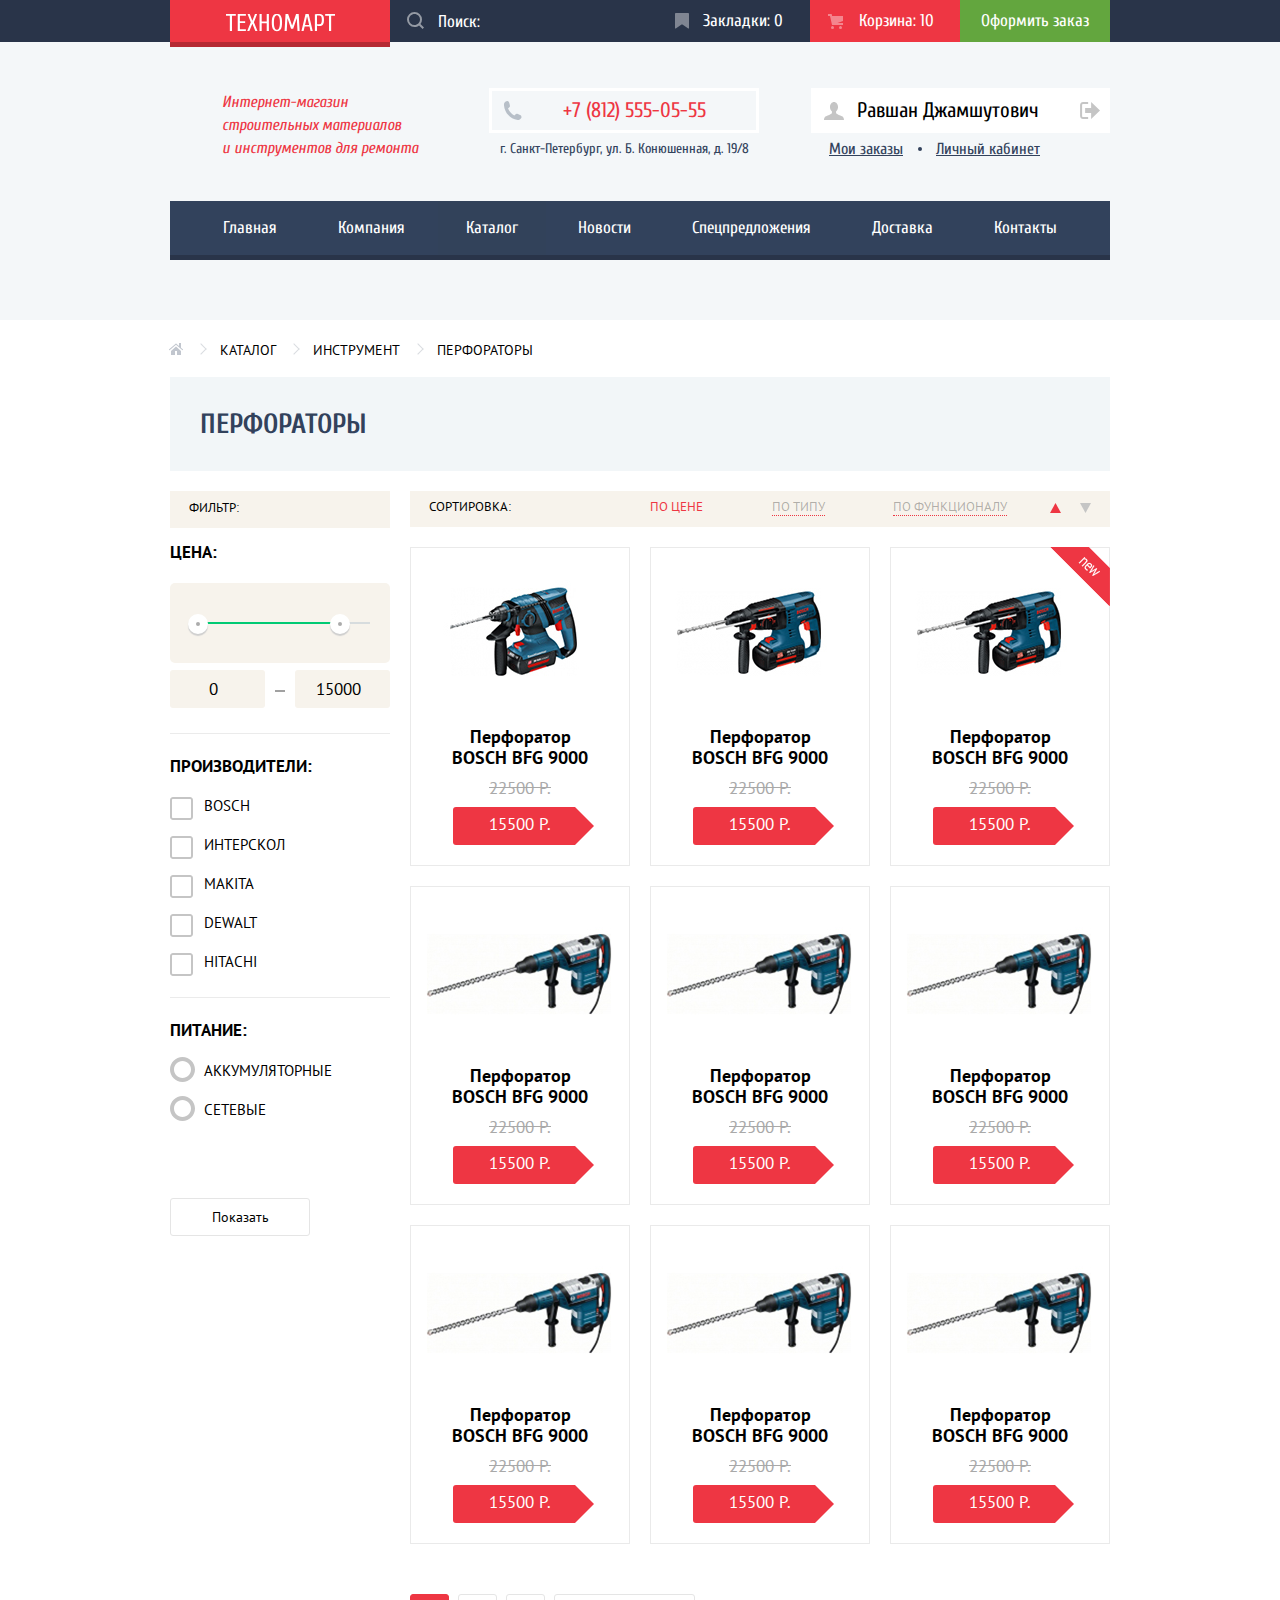
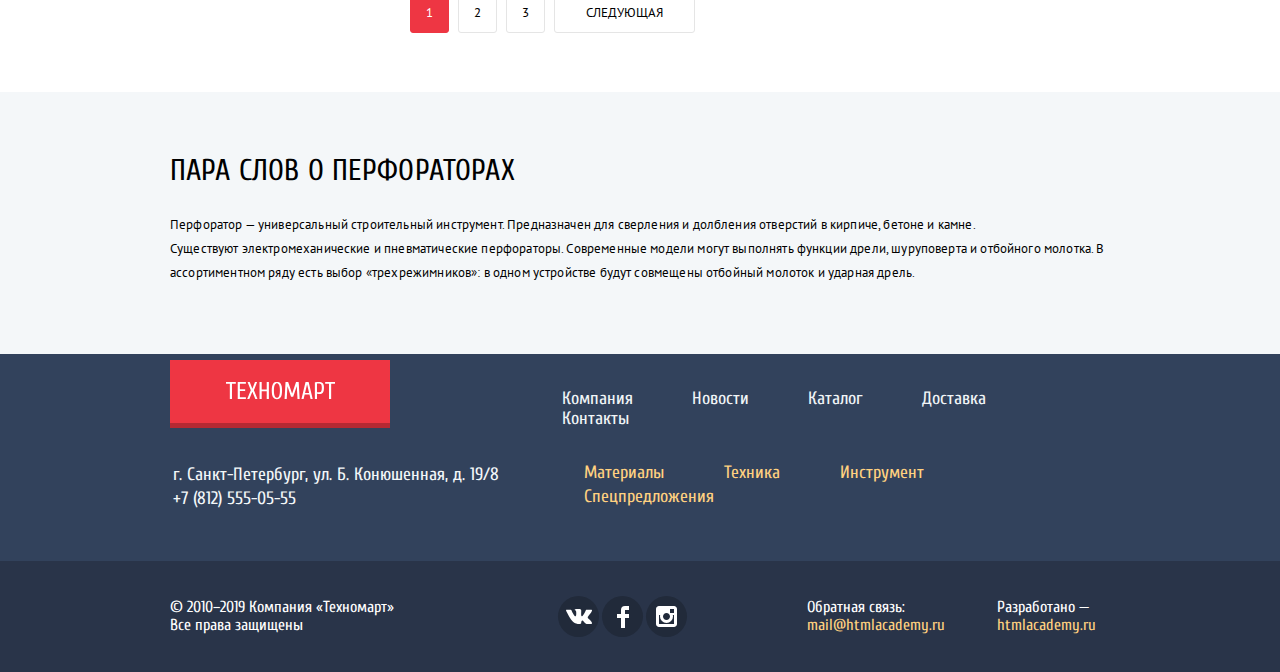
==== commit 485205e8: "all fix" ====
--- a/catalog.html
+++ b/catalog.html
@@ -11,7 +11,7 @@
     href="https://fonts.googleapis.com/css?family=PT+Sans:400,400i,700,700i&display=swap&subset=cyrillic,cyrillic-ext"
     rel="stylesheet">
   <link rel="stylesheet" href="css/normalize.css" />
-  <link rel="stylesheet" href="css/style.css" />
+  <link rel="stylesheet" href="css/style.min.css" />
 </head>
 
 <body>
@@ -21,6 +21,7 @@
         <a href="index.html" class="logo"><img class="logo-image" src="img/logo-technomart.svg" alt="Логотип сайта"
             width="109" height="19"></a>
         <form class="search-form">
+          <label class="search-label" for="site-search">Поиск</label>
           <input class="search" type="search" name="q" placeholder="Поиск:">
           <button class="search-submit" type="submit">
             <svg class="search-icon" xmlns="http://www.w3.org/2000/svg" width="17" height="17" viewBox="0 0 17 17">
@@ -113,7 +114,8 @@
     <ul class="breadcrumbs">
       <li>
         <a href="index.html">
-          <svg class="home-icon" xmlns="http://www.w3.org/2000/svg" width="15" height="12" viewBox="0 0 15 12">
+          <svg aria-label="Иконка домой" class="home-icon" xmlns="http://www.w3.org/2000/svg" width="15" height="12"
+            viewBox="0 0 15 12">
             <g fill="#C1C6CE">
               <path d="M3 8v4h4V8h2v4h4V8L8 3.516z" />
               <path
@@ -131,15 +133,15 @@
     </ul>
 
     <div class="block-h1">
-      <h1 class="catalog-title">ПЕРФОРАТОРЫ</h1>
+      <h1 class="catalog-title">Перфораторы</h1>
     </div>
 
 
     <div class="main-content">
 
       <aside class="sitebar">
-        <div class="sitebar-block__name">ФИЛЬТР:</div>
-        <form class="filter" method="post" action="#">
+        <div class="sitebar-block__name">Фильтр:</div>
+        <form class="filter" method="post" action="https://echo.htmlacademy.ru/">
           <fieldset class="filter-price">
             <p class="filter-legend">Цена:</p>
 
@@ -168,17 +170,17 @@
               <li class="filter-option">
                 <input class="visually-hidden filter-input filter-input-checkbox" type="checkbox" name="bosch"
                   id="filter-bosch" />
-                <label for="filter-bosch">BOSCH</label>
+                <label for="filter-bosch">Bosch</label>
               </li>
               <li class="filter-option">
                 <input class="visually-hidden filter-input filter-input-checkbox" type="checkbox" name="interscol"
                   id="filter-interscol" />
-                <label for="filter-interscol">ИНТЕРСКОЛ</label>
+                <label for="filter-interscol">Интерскол</label>
               </li>
               <li class="filter-option">
                 <input class="visually-hidden filter-input filter-input-checkbox" type="checkbox" name="makita"
                   id="filter-makita" />
-                <label for="filter-makita">MAKIta</label>
+                <label for="filter-makita">Makita</label>
               </li>
               <li class="filter-option">
                 <input class="visually-hidden filter-input filter-input-checkbox" type="checkbox" name="dewalt"
@@ -209,7 +211,7 @@
             </ul>
           </fieldset>
 
-          <button class="filter-button">ПОКАЗАТЬ</button>
+          <button class="filter-button">Показать</button>
         </form>
       </aside>
 
@@ -224,16 +226,16 @@
           <ul class="sorting-type__second">
             <li>
               <a href="#">
-                <svg class="active-arrow sorting-arrow" xmlns="http://www.w3.org/2000/svg" width="11" height="10"
-                  viewBox="0 0 11 10">
+                <svg aria-label="Иконка сортировки вверх" class="active-arrow sorting-arrow"
+                  xmlns="http://www.w3.org/2000/svg" width="11" height="10" viewBox="0 0 11 10">
                   <path d="M5.5 0L0 10h11z" />
                 </svg>
               </a>
             </li>
             <li>
               <a href="#">
-                <svg class="sorting-arrow" xmlns="http://www.w3.org/2000/svg" width="11" height="10"
-                  viewBox="0 0 11 10">
+                <svg aria-label="Иконка сортировки вниз" class="sorting-arrow" xmlns="http://www.w3.org/2000/svg"
+                  width="11" height="10" viewBox="0 0 11 10">
                   <path d="M5.5 10L0 0h11" />
                 </svg>
               </a>
@@ -278,9 +280,8 @@
             <div class="goods-price">15500 Р.</div>
           </article>
 
-          <article class="goods-card">
-            <div class="goods-buttons">
-              <div class="flag flag-new">новинка</div>
+          <article class="goods-card new">
+            <div class="goods-buttons">
               <button class="buy-button" type="button">
                 <svg class="buy-icon" xmlns="http://www.w3.org/2000/svg" width="15" height="15" viewBox="0 0 15 15">
                   <circle fill="#ffffff" cx="4.5" cy="13.5" r="1.5" />
@@ -413,7 +414,7 @@
             <li class="pagination-active"><a href="#">1</a></li>
             <li><a href="#">2</a></li>
             <li><a href="#">3</a></li>
-            <li class="pagination-next"><a href="#">СЛЕДУЮЩАЯ</a></li>
+            <li class="pagination-next"><a href="#">Следующая</a></li>
           </ul>
         </div>
 
@@ -424,7 +425,7 @@
 
   <div class="catalog-about">
     <div class="container">
-      <h2 class="catalog-about__h2">ПАРА СЛОВ О ПЕРФОРАТОРАХ</h2>
+      <h2 class="catalog-about__h2">Пара слов о перфораторах</h2>
       <p class="catalog-about__text">
         Перфоратор — универсальный строительный инструмент. Предназначен для
         сверления и долбления отверстий в кирпиче, бетоне и камне.
@@ -475,7 +476,8 @@
         <ul class="footer-social">
           <li>
             <a href="#">
-              <svg xmlns="http://www.w3.org/2000/svg" width="26" height="15" viewBox="0 0 26 15">
+              <svg aria-label="Иконка Вконтакте" xmlns="http://www.w3.org/2000/svg" width="26" height="15"
+                viewBox="0 0 26 15">
                 <path fill="#FFF"
                   d="M16.138 11.51c.956-.309 2.18 2.04 3.483 2.939.978.681 1.727.534 1.727.534l3.473-.05s1.815-.112.957-1.554c-.071-.12-.503-1.069-2.585-3.022-2.177-2.043-1.882-1.712.739-5.244 1.597-2.153 2.236-3.468 2.036-4.028-.192-.539-1.365-.399-1.365-.399L20.69.713c-.381.001-.704.119-.851.515-.003.004-.621 1.666-1.445 3.079-1.741 2.989-2.436 3.148-2.724 2.961-.661-.433-.494-1.737-.494-2.664 0-2.897.432-4.105-.846-4.417-.427-.104-.739-.172-1.828-.182-1.392-.021-2.574 0-3.244.329-.445.223-.786.712-.579.74.26.035.843.16 1.155.586.401.552.389 1.789.389 1.789s.229 3.411-.54 3.834c-.528.29-1.25-.302-2.803-3.016-.793-1.388-1.392-2.922-1.392-2.922s-.116-.285-.326-.441c-.25-.185-.6-.244-.6-.244L.848.684S.29.7.085.946c-.182.218-.015.668-.015.668s2.909 6.881 6.203 10.347c3.02 3.182 6.452 2.971 6.452 2.971h1.555s.469-.054.709-.312c.224-.24.214-.691.214-.691s-.031-2.109.935-2.419z" />
               </svg>
@@ -483,14 +485,16 @@
           </li>
           <li>
             <a href="#">
-              <svg xmlns="http://www.w3.org/2000/svg" width="12" height="22" viewBox="0 0 12 22">
+              <svg aria-label="Иконка Facebook" xmlns="http://www.w3.org/2000/svg" width="12" height="22"
+                viewBox="0 0 12 22">
                 <path fill="#FFF" d="M12 4V0H8a4 4 0 0 0-4 4v4H0v4h4v10h4V12h4V8H8V4h4z" />
               </svg>
             </a>
           </li>
           <li>
             <a href="#">
-              <svg xmlns="http://www.w3.org/2000/svg" width="21" height="21" viewBox="0 0 21 21">
+              <svg aria-label="Иконка Instagram" xmlns="http://www.w3.org/2000/svg" width="21" height="21"
+                viewBox="0 0 21 21">
                 <path fill="#FFF"
                   d="M18 0H3C1.35 0 0 1.35 0 3v15c0 1.65 1.35 3 3 3h15c1.65 0 3-1.35 3-3V3c0-1.65-1.35-3-3-3zm-7.5 7c1.93 0 3.5 1.57 3.5 3.5S12.43 14 10.5 14 7 12.43 7 10.5 8.57 7 10.5 7zM18 18H3V9h1.181A6.504 6.504 0 0 0 4 10.5a6.5 6.5 0 1 0 13 0 6.45 6.45 0 0 0-.181-1.5H18v9zm0-11h-4V3h4v4z" />
               </svg>
@@ -511,7 +515,7 @@
 
   <div class="modal card-add">
     <div class="card-add__top">
-      <img src="img/icon-mark.svg" width="66" height="66">
+      <img src="img/icon-mark.svg" alt="Иконка успешного добавления товара в корзину" width="66" height="66">
       <p>Товар добавлен в корзину!</p>
     </div>
     <div class="card-add__bottom">
@@ -529,7 +533,7 @@
     </button>
   </div>
 
-  <script src="js/main.js"></script>
+  <script src="js/main.min.js"></script>
 </body>
 
 </html>
--- a/css/style.min.css
+++ b/css/style.min.css
@@ -0,0 +1 @@
+*,::before,::after{box-sizing:inherit;padding:0;margin:0}body{margin:0;padding:0;box-sizing:border-box;font-size:14px;font-family:'Cuprum',"Tahoma",sans-serif}a{text-decoration:none}.about-block__name{font-size:30px;text-transform:uppercase}.section-header__title{font-size:30px}.header{padding-bottom:60px}.header,.services{background-color:#f4f7f9}.header ul{list-style:none}.top-nav{background-color:#293449;font-size:17px}.top-nav a{color:#fff}.top-nav__block{display:flex;justify-content:space-between}.search-form{flex-grow:1;position:relative}.search-form button{background-color:transparent;border:none}.search-submit{position:absolute;top:12px;left:17px;opacity:.5;fill:#fff}.search-icon{width:17px;height:17px}.login-icon{margin-right:11px;margin-left:-11px}.search{background-color:transparent;border:none;color:#fff;width:100%;height:100%;padding-left:48px}.search:hover{background-color:#212a3a}.search:hover~.search-submit{opacity:1}.search:focus{background-color:#fff;color:#000}.search:focus~.search-submit{fill:red;color:#000;opacity:1}.search-form input::placeholder{color:#fff}.logo{background-color:#ee3643;padding:13px;margin-bottom:-5px;min-width:220px;display:flex;justify-content:center;align-items:center;box-shadow:inset 0 -5px 0 rgba(0,0,0,0.24)}.logo-image{width:109px;height:19px;margin-bottom:2px}.logo:hover{background-color:#ca2c37}.user-nav{display:flex}.user-nav li{display:flex}.user-nav a{display:flex;align-items:center;letter-spacing:.025px;padding:0 30px 0 16px}.user-nav a:hover{background-color:#212a3a}.user-nav a:hover svg{opacity:1}.user-nav a:active{background-color:#161d29;color:rgba(255,255,255,0.6)}.user-nav a:active svg{opacity:.4}.user-nav svg{opacity:.4}.bookmark-icon{width:14px;height:16px;margin-right:14px}.cart-icon{width:15px;height:15px;margin-right:16px}.user-cart a{width:150px;background-color:#ee3643;padding:0 0 0 18px}.bookmark a{padding:0 27px 0 12px}.checkout a{padding:0 21px;background-color:#63a63e}.checkout a:hover{background-color:#5fbb2d}.checkout a:active{background-color:#518534;color:rgba(255,255,255,0.5)}.header-main{display:flex;justify-content:space-between;align-items:flex-start;padding:46px 0}.catalog-header{display:flex;justify-content:space-between;align-items:flex-start;padding:46px 0 43px}.header-text{color:#ee3643;font-size:16px;width:200px;height:60px;line-height:1.44;font-weight:400;font-style:italic;margin-left:52px;padding-top:3px}.header-phone{display:flex;flex-direction:column;align-items:center;padding-left:9px}.header-phone a{display:flex;justify-content:space-between;align-items:center;text-align:center;font-size:21px;width:270px;height:45px;margin-bottom:0;padding-right:50px;color:#ee3643;border:3px solid #fff}.phone-icon{margin-left:11px}.header-adress{padding-top:7px;font-size:14px;color:#32425c}.header-adress__catalog{padding-top:8px;font-size:14px;color:#32425c}.header-links{display:flex}.user-loggin{display:block}.user-links{display:block}.user-cabinet,.user-orders{display:inline-block;vertical-align:top}.user-orders .user-orders__link{display:inline-block;vertical-align:top;font-size:16px;color:#32425c;text-decoration:underline;margin-top:7px;margin-left:12px;padding:0;position:relative}.user-cabinet .user-cabinet__link{display:inline-block;vertical-align:top;font-size:16px;color:#32425c;text-decoration:underline;margin-top:7px;margin-left:29px;padding:0;position:relative}.user-orders .user-orders__link:hover,.user-cabinet .user-cabinet__link:hover{color:#ee3643}.user-orders .user-orders__link:active,.user-cabinet .user-cabinet__link:active{color:#CFD4D9}.user-cabinet .user-cabinet__link::before{content:'';position:absolute;top:50%;left:-18px;transform:translate(0,-50%);width:4px;height:4px;border-radius:50%;background-color:#32425c}.header-links a{display:flex;justify-content:center;align-items:center;color:#000;font-size:21px;background-color:#fff;margin-left:10px;padding:10px 25px}.header-links a:hover{color:#ee3643}.user-loggin .user-logged__link{display:flex;width:299px;height:45px;display:flex;justify-content:center;align-items:center;color:#000;font-size:21px;background-color:#fff;margin-left:-6px;padding:0}.user-logged__link .user-icon,.user-logged__link .logout-icon{fill:#C5C5C5}.user-logged__link:hover .user-icon,.user-logged__link:hover .logout-icon{fill:#32425A}.user-logged__link:active .user-icon,.user-logged__link:active .logout-icon,.user-logged__link:active{color:#C5C5C5;fill:#C5C5C5}.logged-link{list-style:none}.logout-icon{margin-left:auto;margin-right:10px}.user-icon{margin-left:13px;margin-right:13px}.navigation{background-color:#32425c;box-shadow:inset 0 -5px 0 0 #293449}.navigation ul{display:flex;flex-wrap:wrap;justify-content:space-between;padding:0 25px}.navigation li{padding:0}.navigation a{display:block;padding:17px 28px 22px;text-align:center;color:#fff;font-size:17px}.navigation a:hover{background-color:#293449}.navigation a:active{background-color:#1d2739;color:rgba(255,255,255,0.5)}.navigation-active a,.navigation-active a:hover,.navigation-active a:active{background-color:#32425A;color:#fff;cursor:default;box-shadow:inset 0 -5px 0 0 #293449}.promo{display:flex;flex-wrap:wrap}.main-container{margin-top:60px}.promo-slider{margin-top:20px;width:620px;height:266px;position:relative;overflow:hidden}.promo-slider__slide{display:none}.promo-slider__active{display:block}.promo-slider img{position:absolute;top:0;left:0;z-index:-1}.promo-slider__header{color:#fff;padding:20px 24px}.promo-slider__title{text-transform:uppercase}.promo-block{width:300px;height:123px;margin-left:20px;padding:20px 23px 15px;position:relative}.promo-block__icon{position:absolute;top:30px;right:30px}.materials-icon{right:43px}.discount-icon{top:24px;right:45px}.promo-block__name{font-size:24px;font-weight:700;color:#fff}.promo h3{font-size:36px}.promo-materials{background-color:#ffbf47;margin-left:0}.promo-tool{background-color:#3bbce3}.promo-equipment{background-color:#dc91d8}.promo-discounts{background-color:#8ed78f;margin-top:20px}.promo-delivery{background-color:#ffc047;margin-top:20px}.promo-tagline{display:inline-block;vertical-align:top;font-size:14px;text-transform:uppercase;color:#fff;background-color:rgba(0,0,0,0.10);padding:10px 0;text-align:center;margin-top:15px;margin-left:2px;border-radius:3px;width:135px;min-height:38px;cursor:pointer;border:none}.promo-tagline:hover{background-color:rgba(0,0,0,0.20)}.promo-tagline:active{background-color:rgba(0,0,0,0.30)}.promo-slider__tagline{font-size:18px}.promo-slider__link{position:absolute;bottom:23px;left:25px;background-color:#ee3643;font-size:14px;color:#fff;text-transform:uppercase;width:195px;min-height:38px;text-align:center;padding:11px;border-radius:3px;z-index:2}.promo-slider__link:hover{background-color:#ca2c37}.promo-slider__link:active{background-color:#ba2732}.slider-button__left{position:absolute;top:50%;left:25px;z-index:2;transform:translate(0,-50%);background:none;border:none}.slider-button__right{position:absolute;top:50%;right:20px;z-index:2;transform:translate(0,-50%);background:none;border:none}.slider-button__left:hover,.slider-button__right:hover{cursor:pointer;opacity:.5}.promo-slider__dots{list-style:none;position:absolute;left:50%;transform:translate(-50%,-50%);bottom:33px;z-index:2;display:flex}.promo-slider__dots li{width:10px;height:10px;border-radius:50%;background-color:#fff;margin:0 6px;position:relative}.active-dot:after{content:'';position:absolute;width:6px;height:6px;background-color:red;top:50%;left:50%;transform:translate(-50%,-50%);border-radius:50%}.section-header{display:flex;justify-content:space-between;align-items:center;background-color:#f9f5f0;text-transform:uppercase;margin:0 0 20px}.goods-header{margin-top:50px;padding:26px 26px 26px 30px;margin-bottom:0}.brands-header{margin-top:20px;padding:26px 26px 26px 30px}.section-header a,.site-button{background-color:#ee3643;color:#fff;text-transform:uppercase;display:inline-block;vertical-align:top;border-radius:5px;padding:11px;text-align:center;border:none;cursor:pointer}.site-button:hover,.section-header a:hover{background-color:#ca2c37}.site-button:active,.section-header a:active{background-color:#ba2732}.container{width:940px;margin:0 auto}.section-header__title{color:#32425c;font-weight:400}.goods-block{display:flex;align-items:center;flex-wrap:wrap;font-family:"PT Sans","Tahoma",sans-serif}.goods-card{border:1px solid #eaeaea;text-align:center;margin-right:20px;position:relative}.new:after{content:'�������';position:absolute;top:-1px;right:-1px;width:60px;height:60px;background-color:red;text-indent:-1000px;overflow:hidden;z-index:30;background:url(../img/new-flag.png) no-repeat 0 0}.goods-block__main article:last-child,.goods-block__main article:nth-child(4n+4){margin-right:0}.goods-block__catalog article:nth-child(3n+3){margin-right:0}.goods-price{display:inline-block;vertical-align:top;position:relative;min-width:142px;height:38px;background:#ee3643;border-radius:3px;padding-top:8px;margin-top:9px;color:#fff;font-size:17px;margin-left:8px;text-align:left;padding-left:36px}.goods-price:after{content:"";position:absolute;top:0;right:-18px;width:0;height:0;border:19px solid #fff;border-left-color:#ee3643}.goods-oldprice{text-decoration:line-through;font-size:17px;color:#a9a9a9;margin-top:4px}.goods-card:hover{box-shadow:0 10px 25px 0 rgba(41,52,73,0.5)}.goods-card:hover .goods-buttons{display:block}.goods-buttons{display:flex;flex-direction:column;position:absolute;width:100%;top:0;padding-top:44px;height:170px;background-color:#fff;display:none}.buy-button{background-color:#63a63e;box-shadow:inset 0 -3px 0 0 #367315;border-radius:3px;width:135px;height:38px;border:none;font-size:14px;font-weight:400;text-transform:uppercase;color:#fff;display:flex;justify-content:center;align-items:center;margin:0 auto;padding:10px 30px 10px 13px;cursor:pointer}.buy-button:hover{background-color:#5fbb2d}.buy-button:active{background-color:#518534;box-shadow:inset 0 -3px 0 0 #518534}.buy-icon{margin-right:15px}.bookmark-button{margin-top:8px;border-radius:3px;width:135px;height:38px;border:3px solid #63a63e;background-color:#fff;font-size:14px;font-weight:400;text-transform:uppercase;color:#32425c;cursor:pointer}.bookmark-button:hover{border-color:#32425c;color:#32425c}.bookmark-button:active{border-color:#C1C6CD;color:#C1C6CD}.goods-card{width:220px;margin-top:20px;padding-bottom:20px;position:relative}.goods-card__title{padding:6px 30px;font-size:18px}.goods-card img{width:218px;height:170px}.brands-list{list-style:none;display:flex;flex-wrap:wrap}.brands-list li{margin-right:20px;margin-bottom:20px;display:flex;justify-content:center;align-items:stretch}.brands-list a{display:flex;justify-content:center;align-items:center;border:1px solid #eaeaea;width:220px;height:145px;padding:25px 20px}.brands-list a:hover{box-shadow:0 10px 25px 0 rgba(41,52,73,0.5)}.brands-list a:active{box-shadow:0 4px 10px 0 rgba(41,52,73,0.5);opacity:.3}.brands-list li:nth-child(4n+4){margin-right:0}.services{margin-top:66px;padding:62px 0 0;overflow:hidden}.services-name{font-size:30px;font-family:'Cuprum',"Tahoma",sans-serif;text-transform:uppercase;font-weight:400}.services-text{font-family:"PT Sans","Tahoma",sans-serif;font-size:13px;width:398px;margin-top:23px;line-height:1.85}.services-main{display:flex;justify-content:center;align-items:stretch;margin-top:65px}.services-block{flex-grow:1;margin-left:80px;position:relative;display:none}.services-block__active{display:block}.services-block__about{padding-top:22px;line-height:1.78;letter-spacing:.16px}.services-block img{position:absolute;top:27px;right:0}.services-block__name{font-size:36px;font-family:'Cuprum',"Tahoma",sans-serif;text-transform:uppercase;font-weight:400;color:#32425c}.services-block p{width:275px}.services-main{padding-bottom:97px}.services-menu{margin-top:5px;list-style:none;width:240px;position:relative}.services-menu:after{content:'';position:absolute;width:10px;height:299px;top:-50px;right:0;background:url(../img/shadow.png) no-repeat;background-size:contain}.services-menu button{border:none;padding:17px 22px;width:240px;height:62px;font-size:21px;color:#fff;font-weight:700;background-color:#32425c;text-align:left;border-top:1px solid #405067;border-bottom:1px solid #293448;cursor:pointer;padding-top:12px}.services-menu button:hover{background-color:#293449;color:#fff}button.services-menu__active{background-color:#fff;color:#32425c;border:none}.about{padding:79px 0 86px;width:100%;display:flex;justify-content:space-between}.about-block__contacts{width:300px}.about-block__text{font-size:13px;margin-top:25px;line-height:1.86;font-weight:400;letter-spacing:.0115px;font-family:"PT Sans","Tahoma",sans-serif}.about-block{padding-right:100px}.about .site-button{margin-top:35px}.about h3{font-size:30px}.about h1{margin:0}.about-block__name{font-size:30px;font-weight:400;line-height:1;letter-spacing:normal;color:#000}.company-list{margin-top:15px;list-style:none;font-size:18px}.company-list li{padding-top:5px;margin-bottom:15px}.company-list li:last-child{margin-bottom:0}.company-list li:before{content:' ';display:inline-block;vertical-align:top;width:25px;height:2px;margin-right:10px;margin-bottom:4px;background-color:red}.map-small{margin-top:32px;display:inline-block;vertical-align:top}.map-small img{width:300px;height:160px}.contacts-block__small{width:179px}.footer{background-color:#32425c}.footer a:hover{text-decoration:underline}.footer a:active{text-decoration:none}.footer .logo{padding:23px 55px;width:220px;height:68px;padding-top:15px}.footer-top,.footer-block,.footer-middle{display:flex;justify-content:space-between}.footer-top{padding-bottom:33px;align-items:center}.footer-top__nav{width:548px;list-style:none;display:flex;flex-wrap:wrap;font-size:18px;padding-top:35px}.footer-top__nav li{padding-right:59px}.footer-top__nav li:last-child{padding-right:0}.footer-top__nav a{color:#f1f5f7}.footer-top__nav a:active{color:rgba(241,245,247,0.5)}.footer-block ul{display:flex}.footer-middle{padding:0 0 50px;color:#f3f7f9}.footer-middle p{font-size:18px;line-height:1.33;text-align:left;padding-left:3px}.footer-middle .footer-number{display:block}.footer-number a{color:#f3f7f9}.footer-middle__nav{width:526px;list-style:none;display:flex;flex-wrap:wrap;font-size:18px}.footer-middle__nav li{padding-right:60px}.footer-middle__nav li:last-child{padding-right:0}.footer-middle__nav a{color:#ffd180}.footer-middle__nav a:active{color:rgba(255,209,128,0.5)}.footer-bottom{background-color:#293449;padding:35px 0;color:#fff;font-size:16px}.copyright{display:block;padding-top:2px}.footer-bottom a{display:block;color:#ffd180}.footer-bottom a:active{color:#ee3643}.footer-social{list-style:none;display:flex;justify-content:center;align-items:center;padding-left:164px}.footer-social li{margin-right:3px}.footer-social a{background-color:#212a3a;width:41px;height:41px;display:flex;justify-content:center;align-items:center;border-radius:50%}.footer-social a:hover{background-color:#ee3643}.main-content{width:100%;display:flex;justify-content:center;margin-top:20px}.sitebar{width:220px}.sitebar-block__name{background-color:#f7f3ec;padding:8px 19px 11px;margin-bottom:15px;font-family:"PT Sans","Tahoma",sans-serif;font-size:13px;line-height:1.38;text-transform:uppercase}.goods-content{width:700px;margin-left:20px}.goods-articles{display:flex}.sorting{padding:7px 19px 9px;display:flex;background-color:#f7f3ec;font-family:"PT Sans","Tahoma",sans-serif;font-size:13px;line-height:1.38}.sorting-type__one{display:flex;margin-left:142px;list-style:none}.sorting-type__one li{text-transform:uppercase;padding-left:3px;margin-right:71px}.sorting-type__one li:last-child{margin-right:0}.sorting-type__one a:last-child{margin-left:-6px}.sorting-type__one a{color:rgba(0,0,0,0.3);border-bottom:1px dotted #ee3643}.sorting-type__one a:hover{color:#000;border-bottom:1px solid #ee3643}.sorting-active a{margin-right:1px}.sorting-active a,.sorting-active a:hover,.sorting-active a:active{color:#ee3643;border-bottom:none;cursor:default}.sorting-type__second{display:flex;margin-left:auto;list-style:none;padding-top:2px}.sorting-type__second li:first-child{margin-right:19px}.sorting-arrow{fill:#c5c5c5}.sorting-arrow:hover{fill:#000}.active-arrow,.active-arrow:hover{fill:#ee3643;cursor:default}.breadcrumbs{display:flex;list-style:none;margin-top:21px;padding-top:1px;font-family:"PT Sans","Tahoma",sans-serif}.breadcrumbs a{margin-right:14px;text-transform:uppercase;color:#000}.breadcrumbs-arrow{margin-top:3px;margin-right:15px;border:solid #D9DCE0;border-width:0 1px 1px 0;display:inline-block;vertical-align:top;width:8px;height:8px;padding:3px;transform:rotate(-45deg)}.block-h1{background-color:#f2f6f8;padding:31px 30px;margin-top:19px}.block-h1 .catalog-title{margin:0;color:#32425c;text-transform:uppercase}.filter-price{border:none;margin:0;padding:0}.filter-brands{border:none;border-top:1px solid #EBEBEB;margin:0;padding:0;margin-top:25px;padding-top:23px;font-family:"PT Sans","Tahoma",sans-serif}.filter-power{border:none;border-top:1px solid #EBEBEB;margin:0;padding:0;margin-top:7px;padding-top:23px;font-family:"PT Sans","Tahoma",sans-serif}.filter-brands label{display:flex;margin-bottom:16px}.pagination-block{margin-top:50px}.pagination{list-style:none;display:flex;font-family:"PT Sans","Tahoma",sans-serif;font-size:13px}.pagination li{margin-right:9px}.pagination a{display:inline-block;vertical-align:top;min-width:38px;padding:11px 15px;border:1px solid #e5e5e5;border-radius:3px;color:#000}.pagination a:hover{border-color:#bdc6ca}.pagination a:active{border-color:#ee3643}.pagination-next a{padding:11px 31px;text-transform:uppercase}.pagination-active a{background-color:#ee3643;color:#fff;border:1px solid #ee3643}.pagination-active a:hover{border-color:#ee3643}.catalog-about{margin-top:59px;padding:62px 0 69px;background-color:#f4f7f9}.catalog-about__h2{font-size:30px;font-weight:400;letter-spacing:.155px;text-transform:uppercase}.catalog-about__text{margin-top:24px;font-size:13px;font-family:"PT Sans","Tahoma",sans-serif;font-weight:400;line-height:1.85;letter-spacing:.155px}.visually-hidden{display:none}.map-company__button{width:300px;min-height:38px;padding-left:16px}.about-company__button{width:220px;min-height:38px}.section-header__link{width:253px;min-height:38px;margin-right:-2px}.footer-block__email{padding-top:2px;margin-left:auto;padding-right:52px}.footer-block__info{padding-top:2px;padding-right:14px}@keyframes bounce{0%{transform:translate(-50%,-2000px)}70%{transform:translate(-50%,30px)}90%{transform:translate(-50%,-10px)}100%{transform:translate(-50%,-50%)}}@keyframes shake{0%,100%{transform:translate(-50%,-50%)}10%,30%,50%,70%,90%{transform:translate(-51%,-50%)}20%,40%,60%,80%{transform:translate(-49%,-50%)}}.modal{box-shadow:0 20px 40px 0 rgba(0,0,0,0.75);position:fixed;top:50%;left:50%;transform:translate(-50%,-50%);background-color:#fff;z-index:999;display:none}.modal-show{display:block;animation:bounce .6s}.modal-error{animation:shake .6s}.search-label{display:none}.map-modal{width:940px;height:447px}.map-modal iframe{width:100%;height:100%}.close-modal{position:absolute;top:9px;right:9px;background-color:transparent;border:none;cursor:pointer}.write-us{width:620px;min-height:430px;border-top:7px solid #FD545B;padding-top:48px;font-size:18px}.write-us__input{display:flex;justify-content:center;margin-bottom:22px}.write-us__input input{display:block;width:220px;min-height:38px;margin:0 10px;border:2px solid #dee3e4;border-radius:3px;padding:15px;font-size:13px}.write-us__input input:focus,.write-us__textarea textarea:focus{border-color:#EC3847;outline:none}.write-us__input input::placeholder{font-family:"PT Sans","Tahoma",sans-serif;color:#a9a9a9}.write-us__textarea{display:flex;flex-direction:column;justify-content:center;align-items:center;margin-bottom:37px}.write-us__textarea textarea{display:block;width:460px;min-height:114px;border:2px solid #dee3e4;border-radius:3px;padding:15px;font-size:13px}.write-us__textarea textarea::placeholder{font-family:"PT Sans","Tahoma",sans-serif;color:#a9a9a9}.input-name{display:block;padding-left:10px;margin-bottom:13px}.textarea-name{width:460px;display:block;margin-bottom:13px;text-align:left}.write-us__button{background-color:#f4f4f4;min-height:112px;display:flex;justify-content:center;align-items:center}.write-us__button button{background-color:#ee3643;width:460px;min-height:38px;color:#fff;text-transform:uppercase;display:inline-block;vertical-align:top;border-radius:5px;padding:11px;text-align:center;border:none;cursor:pointer;font-size:14px}.filter-option{margin-bottom:19px;padding-left:25px}.filter-option label{position:relative;display:block;cursor:pointer;user-select:none;padding-top:0;padding-left:9px;margin-top:21px}.filter-input-checkbox+label::before{content:"";position:absolute;left:-25px;top:0;width:25px;height:25px;background:url(../img/checkbox-off.svg) no-repeat 0 0}.filter-input-checkbox:checked+label::after{content:"";position:absolute;left:-25px;top:0;width:25px;height:25px;background:url(../img/checkbox-on.svg) no-repeat 0 0}.filter-input-checkbox:disabled+label::after,.filter-input-checkbox:disabled+label::before,.filter-input-radio:disabled+label::after,.filter-input-radio:disabled+label::before{opacity:.3}.filter-input-radio+label::before{content:"";position:absolute;left:-25px;top:-5px;width:25px;height:25px;background:url(../img/radio-off.svg) no-repeat 0 0}.filter-input-radio:checked+label::after{content:"";position:absolute;left:-25px;top:-5px;width:25px;height:25px;background:url(../img/radio-on.svg) no-repeat 0 0}.filter ul{padding:0;margin:0;list-style:none;line-height:18px}.filter li{font-size:15px;text-transform:uppercase}.filter-legend{font-size:17px;font-weight:700;text-transform:uppercase;font-family:"PT Sans","Tahoma",sans-serif;margin-bottom:20px}.filter-button{border:solid 1px #e5e5e5;border-radius:3px;width:140px;height:38px;background-color:#fff;cursor:pointer;margin-top:60px;font-family:"PT Sans","Tahoma",sans-serif}.card-add{width:620px;height:290px;border-top:7px solid #ee3643}.card-add__top{display:flex;justify-content:center;align-items:center;padding-top:48px;font-size:30px}.card-add__top p{margin-left:32px}.card-add__bottom{background-color:#f1f1f1;width:620px;height:120px;margin-top:50px;display:flex;justify-content:center;align-items:center}.checkout-button,.shopping-button{width:220px;height:38px;margin:0 10px}.shopping-button{background-color:#fff;color:#000}.range-controls{position:relative;width:220px;height:80px;padding-top:39px;margin-bottom:7px;background-color:#f7f3ec;border-radius:5px;padding-right:20px;padding-left:20px}.range-controls .scale{height:2px;background:#d7dcde}.range-controls .bar{width:85%;height:2px;background:#00ca74}.range-controls .toggle{position:absolute;top:31px;left:0;width:10px;height:10px;padding:2px;border:8px solid #fff;background-color:#ABABAB;border-radius:50%;box-shadow:0 2px 1px 0 #cfcfcf;cursor:pointer}.range-controls .toggle-min{left:18px}.range-controls .toggle-max{left:160px}.price-controls{display:flex}.price-controls label{width:95px;height:38px}.price-controls input{width:95px;height:38px;padding-left:7px;background-color:#f7f3ec;border:none;border-radius:3px;text-align:center;font-size:17px;font-family:"PT Sans","Tahoma",sans-serif}.price-controls input:first-child{margin-left:0}.max-price__block{margin-left:auto;position:relative}.max-price__block:after{content:'';position:absolute;top:55%;transform:translate(0,-50%);left:-20px;width:10px;height:1px;background-color:#444}.metabo-brand{padding-bottom:10px}.intercol-brand{padding-bottom:12px}.home-icon{margin-left:-2px}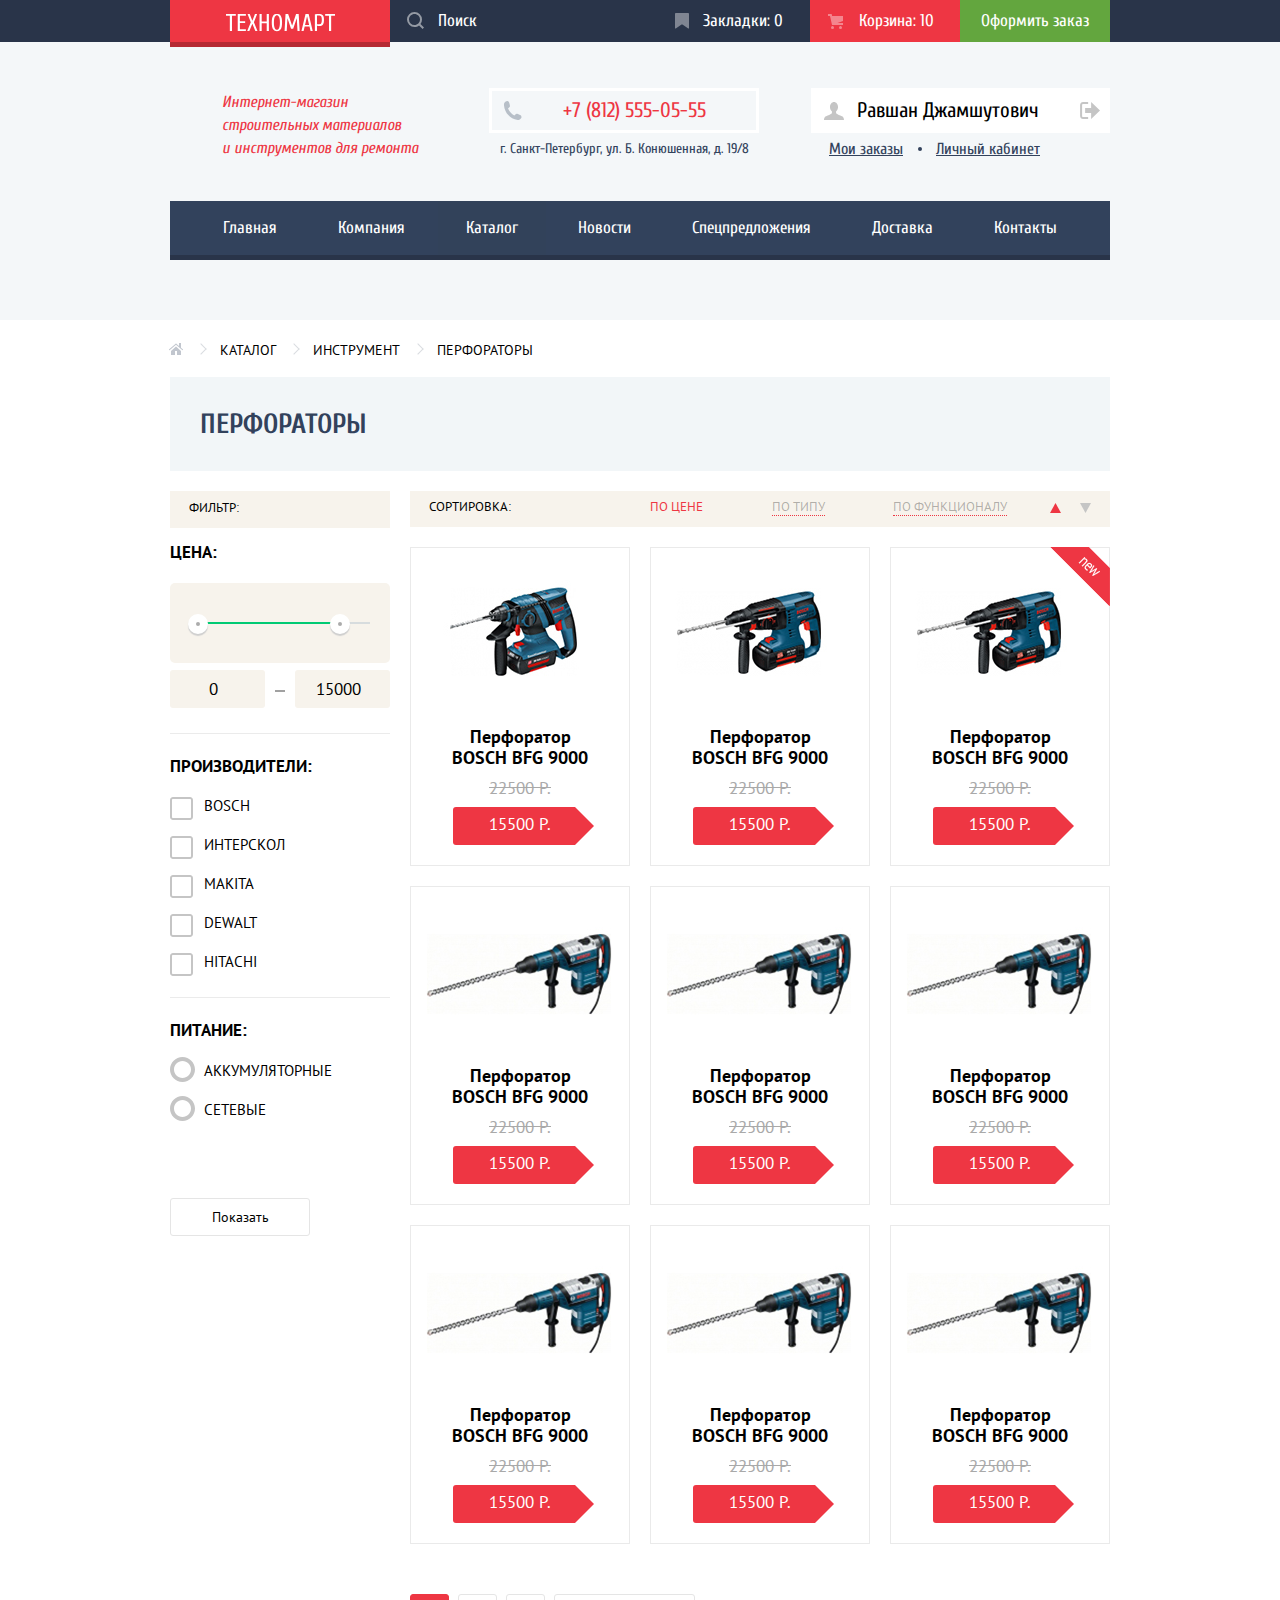
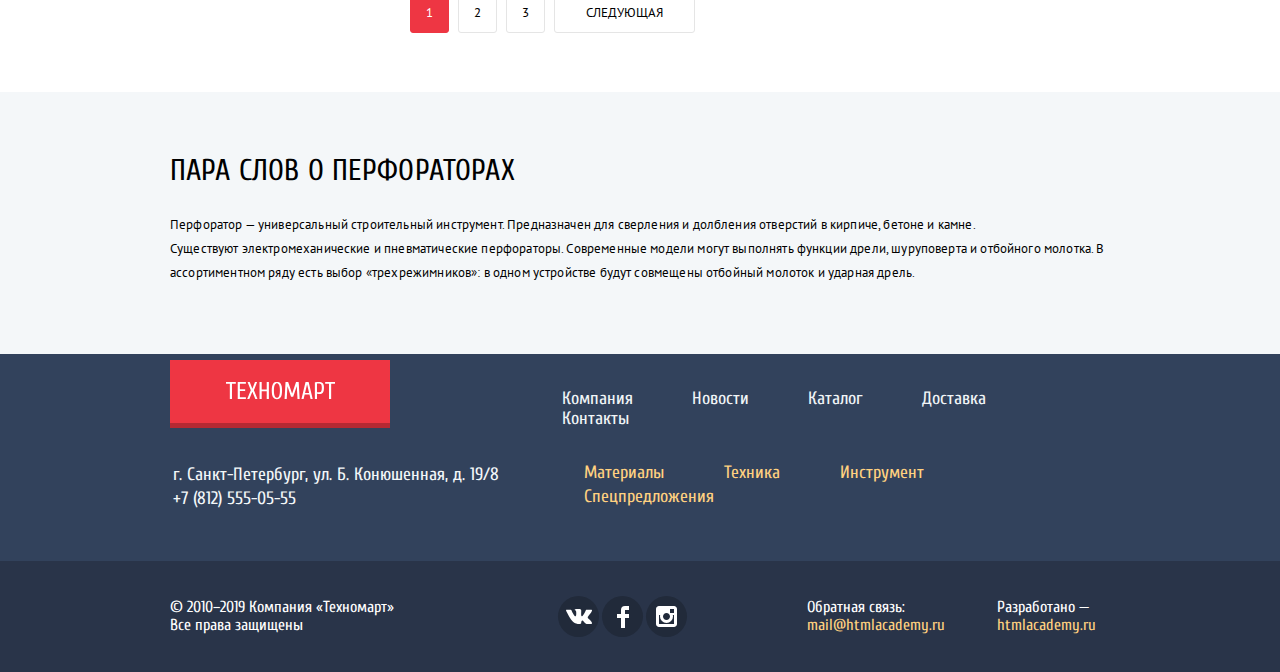
==== commit 86c838e7: "show search label" ====
--- a/catalog.html
+++ b/catalog.html
@@ -21,8 +21,8 @@
         <a href="index.html" class="logo"><img class="logo-image" src="img/logo-technomart.svg" alt="Логотип сайта"
             width="109" height="19"></a>
         <form class="search-form">
+          <input class="search" type="search" name="q" placeholder="Поиск:">
           <label class="search-label" for="site-search">Поиск</label>
-          <input class="search" type="search" name="q" placeholder="Поиск:">
           <button class="search-submit" type="submit">
             <svg class="search-icon" xmlns="http://www.w3.org/2000/svg" width="17" height="17" viewBox="0 0 17 17">
               <path
--- a/css/style.min.css
+++ b/css/style.min.css
@@ -1 +1 @@
-*,::before,::after{box-sizing:inherit;padding:0;margin:0}body{margin:0;padding:0;box-sizing:border-box;font-size:14px;font-family:'Cuprum',"Tahoma",sans-serif}a{text-decoration:none}.about-block__name{font-size:30px;text-transform:uppercase}.section-header__title{font-size:30px}.header{padding-bottom:60px}.header,.services{background-color:#f4f7f9}.header ul{list-style:none}.top-nav{background-color:#293449;font-size:17px}.top-nav a{color:#fff}.top-nav__block{display:flex;justify-content:space-between}.search-form{flex-grow:1;position:relative}.search-form button{background-color:transparent;border:none}.search-submit{position:absolute;top:12px;left:17px;opacity:.5;fill:#fff}.search-icon{width:17px;height:17px}.login-icon{margin-right:11px;margin-left:-11px}.search{background-color:transparent;border:none;color:#fff;width:100%;height:100%;padding-left:48px}.search:hover{background-color:#212a3a}.search:hover~.search-submit{opacity:1}.search:focus{background-color:#fff;color:#000}.search:focus~.search-submit{fill:red;color:#000;opacity:1}.search-form input::placeholder{color:#fff}.logo{background-color:#ee3643;padding:13px;margin-bottom:-5px;min-width:220px;display:flex;justify-content:center;align-items:center;box-shadow:inset 0 -5px 0 rgba(0,0,0,0.24)}.logo-image{width:109px;height:19px;margin-bottom:2px}.logo:hover{background-color:#ca2c37}.user-nav{display:flex}.user-nav li{display:flex}.user-nav a{display:flex;align-items:center;letter-spacing:.025px;padding:0 30px 0 16px}.user-nav a:hover{background-color:#212a3a}.user-nav a:hover svg{opacity:1}.user-nav a:active{background-color:#161d29;color:rgba(255,255,255,0.6)}.user-nav a:active svg{opacity:.4}.user-nav svg{opacity:.4}.bookmark-icon{width:14px;height:16px;margin-right:14px}.cart-icon{width:15px;height:15px;margin-right:16px}.user-cart a{width:150px;background-color:#ee3643;padding:0 0 0 18px}.bookmark a{padding:0 27px 0 12px}.checkout a{padding:0 21px;background-color:#63a63e}.checkout a:hover{background-color:#5fbb2d}.checkout a:active{background-color:#518534;color:rgba(255,255,255,0.5)}.header-main{display:flex;justify-content:space-between;align-items:flex-start;padding:46px 0}.catalog-header{display:flex;justify-content:space-between;align-items:flex-start;padding:46px 0 43px}.header-text{color:#ee3643;font-size:16px;width:200px;height:60px;line-height:1.44;font-weight:400;font-style:italic;margin-left:52px;padding-top:3px}.header-phone{display:flex;flex-direction:column;align-items:center;padding-left:9px}.header-phone a{display:flex;justify-content:space-between;align-items:center;text-align:center;font-size:21px;width:270px;height:45px;margin-bottom:0;padding-right:50px;color:#ee3643;border:3px solid #fff}.phone-icon{margin-left:11px}.header-adress{padding-top:7px;font-size:14px;color:#32425c}.header-adress__catalog{padding-top:8px;font-size:14px;color:#32425c}.header-links{display:flex}.user-loggin{display:block}.user-links{display:block}.user-cabinet,.user-orders{display:inline-block;vertical-align:top}.user-orders .user-orders__link{display:inline-block;vertical-align:top;font-size:16px;color:#32425c;text-decoration:underline;margin-top:7px;margin-left:12px;padding:0;position:relative}.user-cabinet .user-cabinet__link{display:inline-block;vertical-align:top;font-size:16px;color:#32425c;text-decoration:underline;margin-top:7px;margin-left:29px;padding:0;position:relative}.user-orders .user-orders__link:hover,.user-cabinet .user-cabinet__link:hover{color:#ee3643}.user-orders .user-orders__link:active,.user-cabinet .user-cabinet__link:active{color:#CFD4D9}.user-cabinet .user-cabinet__link::before{content:'';position:absolute;top:50%;left:-18px;transform:translate(0,-50%);width:4px;height:4px;border-radius:50%;background-color:#32425c}.header-links a{display:flex;justify-content:center;align-items:center;color:#000;font-size:21px;background-color:#fff;margin-left:10px;padding:10px 25px}.header-links a:hover{color:#ee3643}.user-loggin .user-logged__link{display:flex;width:299px;height:45px;display:flex;justify-content:center;align-items:center;color:#000;font-size:21px;background-color:#fff;margin-left:-6px;padding:0}.user-logged__link .user-icon,.user-logged__link .logout-icon{fill:#C5C5C5}.user-logged__link:hover .user-icon,.user-logged__link:hover .logout-icon{fill:#32425A}.user-logged__link:active .user-icon,.user-logged__link:active .logout-icon,.user-logged__link:active{color:#C5C5C5;fill:#C5C5C5}.logged-link{list-style:none}.logout-icon{margin-left:auto;margin-right:10px}.user-icon{margin-left:13px;margin-right:13px}.navigation{background-color:#32425c;box-shadow:inset 0 -5px 0 0 #293449}.navigation ul{display:flex;flex-wrap:wrap;justify-content:space-between;padding:0 25px}.navigation li{padding:0}.navigation a{display:block;padding:17px 28px 22px;text-align:center;color:#fff;font-size:17px}.navigation a:hover{background-color:#293449}.navigation a:active{background-color:#1d2739;color:rgba(255,255,255,0.5)}.navigation-active a,.navigation-active a:hover,.navigation-active a:active{background-color:#32425A;color:#fff;cursor:default;box-shadow:inset 0 -5px 0 0 #293449}.promo{display:flex;flex-wrap:wrap}.main-container{margin-top:60px}.promo-slider{margin-top:20px;width:620px;height:266px;position:relative;overflow:hidden}.promo-slider__slide{display:none}.promo-slider__active{display:block}.promo-slider img{position:absolute;top:0;left:0;z-index:-1}.promo-slider__header{color:#fff;padding:20px 24px}.promo-slider__title{text-transform:uppercase}.promo-block{width:300px;height:123px;margin-left:20px;padding:20px 23px 15px;position:relative}.promo-block__icon{position:absolute;top:30px;right:30px}.materials-icon{right:43px}.discount-icon{top:24px;right:45px}.promo-block__name{font-size:24px;font-weight:700;color:#fff}.promo h3{font-size:36px}.promo-materials{background-color:#ffbf47;margin-left:0}.promo-tool{background-color:#3bbce3}.promo-equipment{background-color:#dc91d8}.promo-discounts{background-color:#8ed78f;margin-top:20px}.promo-delivery{background-color:#ffc047;margin-top:20px}.promo-tagline{display:inline-block;vertical-align:top;font-size:14px;text-transform:uppercase;color:#fff;background-color:rgba(0,0,0,0.10);padding:10px 0;text-align:center;margin-top:15px;margin-left:2px;border-radius:3px;width:135px;min-height:38px;cursor:pointer;border:none}.promo-tagline:hover{background-color:rgba(0,0,0,0.20)}.promo-tagline:active{background-color:rgba(0,0,0,0.30)}.promo-slider__tagline{font-size:18px}.promo-slider__link{position:absolute;bottom:23px;left:25px;background-color:#ee3643;font-size:14px;color:#fff;text-transform:uppercase;width:195px;min-height:38px;text-align:center;padding:11px;border-radius:3px;z-index:2}.promo-slider__link:hover{background-color:#ca2c37}.promo-slider__link:active{background-color:#ba2732}.slider-button__left{position:absolute;top:50%;left:25px;z-index:2;transform:translate(0,-50%);background:none;border:none}.slider-button__right{position:absolute;top:50%;right:20px;z-index:2;transform:translate(0,-50%);background:none;border:none}.slider-button__left:hover,.slider-button__right:hover{cursor:pointer;opacity:.5}.promo-slider__dots{list-style:none;position:absolute;left:50%;transform:translate(-50%,-50%);bottom:33px;z-index:2;display:flex}.promo-slider__dots li{width:10px;height:10px;border-radius:50%;background-color:#fff;margin:0 6px;position:relative}.active-dot:after{content:'';position:absolute;width:6px;height:6px;background-color:red;top:50%;left:50%;transform:translate(-50%,-50%);border-radius:50%}.section-header{display:flex;justify-content:space-between;align-items:center;background-color:#f9f5f0;text-transform:uppercase;margin:0 0 20px}.goods-header{margin-top:50px;padding:26px 26px 26px 30px;margin-bottom:0}.brands-header{margin-top:20px;padding:26px 26px 26px 30px}.section-header a,.site-button{background-color:#ee3643;color:#fff;text-transform:uppercase;display:inline-block;vertical-align:top;border-radius:5px;padding:11px;text-align:center;border:none;cursor:pointer}.site-button:hover,.section-header a:hover{background-color:#ca2c37}.site-button:active,.section-header a:active{background-color:#ba2732}.container{width:940px;margin:0 auto}.section-header__title{color:#32425c;font-weight:400}.goods-block{display:flex;align-items:center;flex-wrap:wrap;font-family:"PT Sans","Tahoma",sans-serif}.goods-card{border:1px solid #eaeaea;text-align:center;margin-right:20px;position:relative}.new:after{content:'�������';position:absolute;top:-1px;right:-1px;width:60px;height:60px;background-color:red;text-indent:-1000px;overflow:hidden;z-index:30;background:url(../img/new-flag.png) no-repeat 0 0}.goods-block__main article:last-child,.goods-block__main article:nth-child(4n+4){margin-right:0}.goods-block__catalog article:nth-child(3n+3){margin-right:0}.goods-price{display:inline-block;vertical-align:top;position:relative;min-width:142px;height:38px;background:#ee3643;border-radius:3px;padding-top:8px;margin-top:9px;color:#fff;font-size:17px;margin-left:8px;text-align:left;padding-left:36px}.goods-price:after{content:"";position:absolute;top:0;right:-18px;width:0;height:0;border:19px solid #fff;border-left-color:#ee3643}.goods-oldprice{text-decoration:line-through;font-size:17px;color:#a9a9a9;margin-top:4px}.goods-card:hover{box-shadow:0 10px 25px 0 rgba(41,52,73,0.5)}.goods-card:hover .goods-buttons{display:block}.goods-buttons{display:flex;flex-direction:column;position:absolute;width:100%;top:0;padding-top:44px;height:170px;background-color:#fff;display:none}.buy-button{background-color:#63a63e;box-shadow:inset 0 -3px 0 0 #367315;border-radius:3px;width:135px;height:38px;border:none;font-size:14px;font-weight:400;text-transform:uppercase;color:#fff;display:flex;justify-content:center;align-items:center;margin:0 auto;padding:10px 30px 10px 13px;cursor:pointer}.buy-button:hover{background-color:#5fbb2d}.buy-button:active{background-color:#518534;box-shadow:inset 0 -3px 0 0 #518534}.buy-icon{margin-right:15px}.bookmark-button{margin-top:8px;border-radius:3px;width:135px;height:38px;border:3px solid #63a63e;background-color:#fff;font-size:14px;font-weight:400;text-transform:uppercase;color:#32425c;cursor:pointer}.bookmark-button:hover{border-color:#32425c;color:#32425c}.bookmark-button:active{border-color:#C1C6CD;color:#C1C6CD}.goods-card{width:220px;margin-top:20px;padding-bottom:20px;position:relative}.goods-card__title{padding:6px 30px;font-size:18px}.goods-card img{width:218px;height:170px}.brands-list{list-style:none;display:flex;flex-wrap:wrap}.brands-list li{margin-right:20px;margin-bottom:20px;display:flex;justify-content:center;align-items:stretch}.brands-list a{display:flex;justify-content:center;align-items:center;border:1px solid #eaeaea;width:220px;height:145px;padding:25px 20px}.brands-list a:hover{box-shadow:0 10px 25px 0 rgba(41,52,73,0.5)}.brands-list a:active{box-shadow:0 4px 10px 0 rgba(41,52,73,0.5);opacity:.3}.brands-list li:nth-child(4n+4){margin-right:0}.services{margin-top:66px;padding:62px 0 0;overflow:hidden}.services-name{font-size:30px;font-family:'Cuprum',"Tahoma",sans-serif;text-transform:uppercase;font-weight:400}.services-text{font-family:"PT Sans","Tahoma",sans-serif;font-size:13px;width:398px;margin-top:23px;line-height:1.85}.services-main{display:flex;justify-content:center;align-items:stretch;margin-top:65px}.services-block{flex-grow:1;margin-left:80px;position:relative;display:none}.services-block__active{display:block}.services-block__about{padding-top:22px;line-height:1.78;letter-spacing:.16px}.services-block img{position:absolute;top:27px;right:0}.services-block__name{font-size:36px;font-family:'Cuprum',"Tahoma",sans-serif;text-transform:uppercase;font-weight:400;color:#32425c}.services-block p{width:275px}.services-main{padding-bottom:97px}.services-menu{margin-top:5px;list-style:none;width:240px;position:relative}.services-menu:after{content:'';position:absolute;width:10px;height:299px;top:-50px;right:0;background:url(../img/shadow.png) no-repeat;background-size:contain}.services-menu button{border:none;padding:17px 22px;width:240px;height:62px;font-size:21px;color:#fff;font-weight:700;background-color:#32425c;text-align:left;border-top:1px solid #405067;border-bottom:1px solid #293448;cursor:pointer;padding-top:12px}.services-menu button:hover{background-color:#293449;color:#fff}button.services-menu__active{background-color:#fff;color:#32425c;border:none}.about{padding:79px 0 86px;width:100%;display:flex;justify-content:space-between}.about-block__contacts{width:300px}.about-block__text{font-size:13px;margin-top:25px;line-height:1.86;font-weight:400;letter-spacing:.0115px;font-family:"PT Sans","Tahoma",sans-serif}.about-block{padding-right:100px}.about .site-button{margin-top:35px}.about h3{font-size:30px}.about h1{margin:0}.about-block__name{font-size:30px;font-weight:400;line-height:1;letter-spacing:normal;color:#000}.company-list{margin-top:15px;list-style:none;font-size:18px}.company-list li{padding-top:5px;margin-bottom:15px}.company-list li:last-child{margin-bottom:0}.company-list li:before{content:' ';display:inline-block;vertical-align:top;width:25px;height:2px;margin-right:10px;margin-bottom:4px;background-color:red}.map-small{margin-top:32px;display:inline-block;vertical-align:top}.map-small img{width:300px;height:160px}.contacts-block__small{width:179px}.footer{background-color:#32425c}.footer a:hover{text-decoration:underline}.footer a:active{text-decoration:none}.footer .logo{padding:23px 55px;width:220px;height:68px;padding-top:15px}.footer-top,.footer-block,.footer-middle{display:flex;justify-content:space-between}.footer-top{padding-bottom:33px;align-items:center}.footer-top__nav{width:548px;list-style:none;display:flex;flex-wrap:wrap;font-size:18px;padding-top:35px}.footer-top__nav li{padding-right:59px}.footer-top__nav li:last-child{padding-right:0}.footer-top__nav a{color:#f1f5f7}.footer-top__nav a:active{color:rgba(241,245,247,0.5)}.footer-block ul{display:flex}.footer-middle{padding:0 0 50px;color:#f3f7f9}.footer-middle p{font-size:18px;line-height:1.33;text-align:left;padding-left:3px}.footer-middle .footer-number{display:block}.footer-number a{color:#f3f7f9}.footer-middle__nav{width:526px;list-style:none;display:flex;flex-wrap:wrap;font-size:18px}.footer-middle__nav li{padding-right:60px}.footer-middle__nav li:last-child{padding-right:0}.footer-middle__nav a{color:#ffd180}.footer-middle__nav a:active{color:rgba(255,209,128,0.5)}.footer-bottom{background-color:#293449;padding:35px 0;color:#fff;font-size:16px}.copyright{display:block;padding-top:2px}.footer-bottom a{display:block;color:#ffd180}.footer-bottom a:active{color:#ee3643}.footer-social{list-style:none;display:flex;justify-content:center;align-items:center;padding-left:164px}.footer-social li{margin-right:3px}.footer-social a{background-color:#212a3a;width:41px;height:41px;display:flex;justify-content:center;align-items:center;border-radius:50%}.footer-social a:hover{background-color:#ee3643}.main-content{width:100%;display:flex;justify-content:center;margin-top:20px}.sitebar{width:220px}.sitebar-block__name{background-color:#f7f3ec;padding:8px 19px 11px;margin-bottom:15px;font-family:"PT Sans","Tahoma",sans-serif;font-size:13px;line-height:1.38;text-transform:uppercase}.goods-content{width:700px;margin-left:20px}.goods-articles{display:flex}.sorting{padding:7px 19px 9px;display:flex;background-color:#f7f3ec;font-family:"PT Sans","Tahoma",sans-serif;font-size:13px;line-height:1.38}.sorting-type__one{display:flex;margin-left:142px;list-style:none}.sorting-type__one li{text-transform:uppercase;padding-left:3px;margin-right:71px}.sorting-type__one li:last-child{margin-right:0}.sorting-type__one a:last-child{margin-left:-6px}.sorting-type__one a{color:rgba(0,0,0,0.3);border-bottom:1px dotted #ee3643}.sorting-type__one a:hover{color:#000;border-bottom:1px solid #ee3643}.sorting-active a{margin-right:1px}.sorting-active a,.sorting-active a:hover,.sorting-active a:active{color:#ee3643;border-bottom:none;cursor:default}.sorting-type__second{display:flex;margin-left:auto;list-style:none;padding-top:2px}.sorting-type__second li:first-child{margin-right:19px}.sorting-arrow{fill:#c5c5c5}.sorting-arrow:hover{fill:#000}.active-arrow,.active-arrow:hover{fill:#ee3643;cursor:default}.breadcrumbs{display:flex;list-style:none;margin-top:21px;padding-top:1px;font-family:"PT Sans","Tahoma",sans-serif}.breadcrumbs a{margin-right:14px;text-transform:uppercase;color:#000}.breadcrumbs-arrow{margin-top:3px;margin-right:15px;border:solid #D9DCE0;border-width:0 1px 1px 0;display:inline-block;vertical-align:top;width:8px;height:8px;padding:3px;transform:rotate(-45deg)}.block-h1{background-color:#f2f6f8;padding:31px 30px;margin-top:19px}.block-h1 .catalog-title{margin:0;color:#32425c;text-transform:uppercase}.filter-price{border:none;margin:0;padding:0}.filter-brands{border:none;border-top:1px solid #EBEBEB;margin:0;padding:0;margin-top:25px;padding-top:23px;font-family:"PT Sans","Tahoma",sans-serif}.filter-power{border:none;border-top:1px solid #EBEBEB;margin:0;padding:0;margin-top:7px;padding-top:23px;font-family:"PT Sans","Tahoma",sans-serif}.filter-brands label{display:flex;margin-bottom:16px}.pagination-block{margin-top:50px}.pagination{list-style:none;display:flex;font-family:"PT Sans","Tahoma",sans-serif;font-size:13px}.pagination li{margin-right:9px}.pagination a{display:inline-block;vertical-align:top;min-width:38px;padding:11px 15px;border:1px solid #e5e5e5;border-radius:3px;color:#000}.pagination a:hover{border-color:#bdc6ca}.pagination a:active{border-color:#ee3643}.pagination-next a{padding:11px 31px;text-transform:uppercase}.pagination-active a{background-color:#ee3643;color:#fff;border:1px solid #ee3643}.pagination-active a:hover{border-color:#ee3643}.catalog-about{margin-top:59px;padding:62px 0 69px;background-color:#f4f7f9}.catalog-about__h2{font-size:30px;font-weight:400;letter-spacing:.155px;text-transform:uppercase}.catalog-about__text{margin-top:24px;font-size:13px;font-family:"PT Sans","Tahoma",sans-serif;font-weight:400;line-height:1.85;letter-spacing:.155px}.visually-hidden{display:none}.map-company__button{width:300px;min-height:38px;padding-left:16px}.about-company__button{width:220px;min-height:38px}.section-header__link{width:253px;min-height:38px;margin-right:-2px}.footer-block__email{padding-top:2px;margin-left:auto;padding-right:52px}.footer-block__info{padding-top:2px;padding-right:14px}@keyframes bounce{0%{transform:translate(-50%,-2000px)}70%{transform:translate(-50%,30px)}90%{transform:translate(-50%,-10px)}100%{transform:translate(-50%,-50%)}}@keyframes shake{0%,100%{transform:translate(-50%,-50%)}10%,30%,50%,70%,90%{transform:translate(-51%,-50%)}20%,40%,60%,80%{transform:translate(-49%,-50%)}}.modal{box-shadow:0 20px 40px 0 rgba(0,0,0,0.75);position:fixed;top:50%;left:50%;transform:translate(-50%,-50%);background-color:#fff;z-index:999;display:none}.modal-show{display:block;animation:bounce .6s}.modal-error{animation:shake .6s}.search-label{display:none}.map-modal{width:940px;height:447px}.map-modal iframe{width:100%;height:100%}.close-modal{position:absolute;top:9px;right:9px;background-color:transparent;border:none;cursor:pointer}.write-us{width:620px;min-height:430px;border-top:7px solid #FD545B;padding-top:48px;font-size:18px}.write-us__input{display:flex;justify-content:center;margin-bottom:22px}.write-us__input input{display:block;width:220px;min-height:38px;margin:0 10px;border:2px solid #dee3e4;border-radius:3px;padding:15px;font-size:13px}.write-us__input input:focus,.write-us__textarea textarea:focus{border-color:#EC3847;outline:none}.write-us__input input::placeholder{font-family:"PT Sans","Tahoma",sans-serif;color:#a9a9a9}.write-us__textarea{display:flex;flex-direction:column;justify-content:center;align-items:center;margin-bottom:37px}.write-us__textarea textarea{display:block;width:460px;min-height:114px;border:2px solid #dee3e4;border-radius:3px;padding:15px;font-size:13px}.write-us__textarea textarea::placeholder{font-family:"PT Sans","Tahoma",sans-serif;color:#a9a9a9}.input-name{display:block;padding-left:10px;margin-bottom:13px}.textarea-name{width:460px;display:block;margin-bottom:13px;text-align:left}.write-us__button{background-color:#f4f4f4;min-height:112px;display:flex;justify-content:center;align-items:center}.write-us__button button{background-color:#ee3643;width:460px;min-height:38px;color:#fff;text-transform:uppercase;display:inline-block;vertical-align:top;border-radius:5px;padding:11px;text-align:center;border:none;cursor:pointer;font-size:14px}.filter-option{margin-bottom:19px;padding-left:25px}.filter-option label{position:relative;display:block;cursor:pointer;user-select:none;padding-top:0;padding-left:9px;margin-top:21px}.filter-input-checkbox+label::before{content:"";position:absolute;left:-25px;top:0;width:25px;height:25px;background:url(../img/checkbox-off.svg) no-repeat 0 0}.filter-input-checkbox:checked+label::after{content:"";position:absolute;left:-25px;top:0;width:25px;height:25px;background:url(../img/checkbox-on.svg) no-repeat 0 0}.filter-input-checkbox:disabled+label::after,.filter-input-checkbox:disabled+label::before,.filter-input-radio:disabled+label::after,.filter-input-radio:disabled+label::before{opacity:.3}.filter-input-radio+label::before{content:"";position:absolute;left:-25px;top:-5px;width:25px;height:25px;background:url(../img/radio-off.svg) no-repeat 0 0}.filter-input-radio:checked+label::after{content:"";position:absolute;left:-25px;top:-5px;width:25px;height:25px;background:url(../img/radio-on.svg) no-repeat 0 0}.filter ul{padding:0;margin:0;list-style:none;line-height:18px}.filter li{font-size:15px;text-transform:uppercase}.filter-legend{font-size:17px;font-weight:700;text-transform:uppercase;font-family:"PT Sans","Tahoma",sans-serif;margin-bottom:20px}.filter-button{border:solid 1px #e5e5e5;border-radius:3px;width:140px;height:38px;background-color:#fff;cursor:pointer;margin-top:60px;font-family:"PT Sans","Tahoma",sans-serif}.card-add{width:620px;height:290px;border-top:7px solid #ee3643}.card-add__top{display:flex;justify-content:center;align-items:center;padding-top:48px;font-size:30px}.card-add__top p{margin-left:32px}.card-add__bottom{background-color:#f1f1f1;width:620px;height:120px;margin-top:50px;display:flex;justify-content:center;align-items:center}.checkout-button,.shopping-button{width:220px;height:38px;margin:0 10px}.shopping-button{background-color:#fff;color:#000}.range-controls{position:relative;width:220px;height:80px;padding-top:39px;margin-bottom:7px;background-color:#f7f3ec;border-radius:5px;padding-right:20px;padding-left:20px}.range-controls .scale{height:2px;background:#d7dcde}.range-controls .bar{width:85%;height:2px;background:#00ca74}.range-controls .toggle{position:absolute;top:31px;left:0;width:10px;height:10px;padding:2px;border:8px solid #fff;background-color:#ABABAB;border-radius:50%;box-shadow:0 2px 1px 0 #cfcfcf;cursor:pointer}.range-controls .toggle-min{left:18px}.range-controls .toggle-max{left:160px}.price-controls{display:flex}.price-controls label{width:95px;height:38px}.price-controls input{width:95px;height:38px;padding-left:7px;background-color:#f7f3ec;border:none;border-radius:3px;text-align:center;font-size:17px;font-family:"PT Sans","Tahoma",sans-serif}.price-controls input:first-child{margin-left:0}.max-price__block{margin-left:auto;position:relative}.max-price__block:after{content:'';position:absolute;top:55%;transform:translate(0,-50%);left:-20px;width:10px;height:1px;background-color:#444}.metabo-brand{padding-bottom:10px}.intercol-brand{padding-bottom:12px}.home-icon{margin-left:-2px}+*,::before,::after{box-sizing:inherit;padding:0;margin:0}body{margin:0;padding:0;box-sizing:border-box;font-size:14px;font-family:'Cuprum',"Tahoma",sans-serif}a{text-decoration:none}.about-block__name{font-size:30px;text-transform:uppercase}.section-header__title{font-size:30px}.header{padding-bottom:60px}.header,.services{background-color:#f4f7f9}.header ul{list-style:none}.top-nav{background-color:#293449;font-size:17px}.top-nav a{color:#fff}.top-nav__block{display:flex;justify-content:space-between}.search-form{flex-grow:1;position:relative}.search-form button{background-color:transparent;border:none}.search-submit{position:absolute;top:12px;left:17px;opacity:.5;fill:#fff}.search-icon{width:17px;height:17px}.login-icon{margin-right:11px;margin-left:-11px}.search{background-color:transparent;border:none;color:#fff;width:100%;height:100%;padding-left:48px}.search:hover{background-color:#212a3a}.search:hover~.search-submit{opacity:1}.search:focus{background-color:#fff;color:#000}.search:focus~.search-submit{fill:red;color:#000;opacity:1}.search:focus+.search-label{display:none}.search-form input::placeholder{color:#fff;opacity:0}.logo{background-color:#ee3643;padding:13px;margin-bottom:-5px;min-width:220px;display:flex;justify-content:center;align-items:center;box-shadow:inset 0 -5px 0 rgba(0,0,0,0.24)}.logo-image{width:109px;height:19px;margin-bottom:2px}.logo:hover{background-color:#ca2c37}.user-nav{display:flex}.user-nav li{display:flex}.user-nav a{display:flex;align-items:center;letter-spacing:.025px;padding:0 30px 0 16px}.user-nav a:hover{background-color:#212a3a}.user-nav a:hover svg{opacity:1}.user-nav a:active{background-color:#161d29;color:rgba(255,255,255,0.6)}.user-nav a:active svg{opacity:.4}.user-nav svg{opacity:.4}.bookmark-icon{width:14px;height:16px;margin-right:14px}.cart-icon{width:15px;height:15px;margin-right:16px}.user-cart a{width:150px;background-color:#ee3643;padding:0 0 0 18px}.bookmark a{padding:0 27px 0 12px}.checkout a{padding:0 21px;background-color:#63a63e}.checkout a:hover{background-color:#5fbb2d}.checkout a:active{background-color:#518534;color:rgba(255,255,255,0.5)}.header-main{display:flex;justify-content:space-between;align-items:flex-start;padding:46px 0}.catalog-header{display:flex;justify-content:space-between;align-items:flex-start;padding:46px 0 43px}.header-text{color:#ee3643;font-size:16px;width:200px;height:60px;line-height:1.44;font-weight:400;font-style:italic;margin-left:52px;padding-top:3px}.header-phone{display:flex;flex-direction:column;align-items:center;padding-left:9px}.header-phone a{display:flex;justify-content:space-between;align-items:center;text-align:center;font-size:21px;width:270px;height:45px;margin-bottom:0;padding-right:50px;color:#ee3643;border:3px solid #fff}.phone-icon{margin-left:11px}.header-adress{padding-top:7px;font-size:14px;color:#32425c}.header-adress__catalog{padding-top:8px;font-size:14px;color:#32425c}.header-links{display:flex}.user-loggin{display:block}.user-links{display:block}.user-cabinet,.user-orders{display:inline-block;vertical-align:top}.user-orders .user-orders__link{display:inline-block;vertical-align:top;font-size:16px;color:#32425c;text-decoration:underline;margin-top:7px;margin-left:12px;padding:0;position:relative}.user-cabinet .user-cabinet__link{display:inline-block;vertical-align:top;font-size:16px;color:#32425c;text-decoration:underline;margin-top:7px;margin-left:29px;padding:0;position:relative}.user-orders .user-orders__link:hover,.user-cabinet .user-cabinet__link:hover{color:#ee3643}.user-orders .user-orders__link:active,.user-cabinet .user-cabinet__link:active{color:#CFD4D9}.user-cabinet .user-cabinet__link::before{content:'';position:absolute;top:50%;left:-18px;transform:translate(0,-50%);width:4px;height:4px;border-radius:50%;background-color:#32425c}.header-links a{display:flex;justify-content:center;align-items:center;color:#000;font-size:21px;background-color:#fff;margin-left:10px;padding:10px 25px}.header-links a:hover{color:#ee3643}.user-loggin .user-logged__link{display:flex;width:299px;height:45px;display:flex;justify-content:center;align-items:center;color:#000;font-size:21px;background-color:#fff;margin-left:-6px;padding:0}.user-logged__link .user-icon,.user-logged__link .logout-icon{fill:#C5C5C5}.user-logged__link:hover .user-icon,.user-logged__link:hover .logout-icon{fill:#32425A}.user-logged__link:active .user-icon,.user-logged__link:active .logout-icon,.user-logged__link:active{color:#C5C5C5;fill:#C5C5C5}.logged-link{list-style:none}.logout-icon{margin-left:auto;margin-right:10px}.user-icon{margin-left:13px;margin-right:13px}.navigation{background-color:#32425c;box-shadow:inset 0 -5px 0 0 #293449}.navigation ul{display:flex;flex-wrap:wrap;justify-content:space-between;padding:0 25px}.navigation li{padding:0}.navigation a{display:block;padding:17px 28px 22px;text-align:center;color:#fff;font-size:17px}.navigation a:hover{background-color:#293449}.navigation a:active{background-color:#1d2739;color:rgba(255,255,255,0.5)}.navigation-active a,.navigation-active a:hover,.navigation-active a:active{background-color:#32425A;color:#fff;cursor:default;box-shadow:inset 0 -5px 0 0 #293449}.promo{display:flex;flex-wrap:wrap}.main-container{margin-top:60px}.promo-slider{margin-top:20px;width:620px;height:266px;position:relative;overflow:hidden}.promo-slider__slide{display:none}.promo-slider__active{display:block}.promo-slider img{position:absolute;top:0;left:0;z-index:-1}.promo-slider__header{color:#fff;padding:20px 24px}.promo-slider__title{text-transform:uppercase}.promo-block{width:300px;height:123px;margin-left:20px;padding:20px 23px 15px;position:relative}.promo-block__icon{position:absolute;top:30px;right:30px}.materials-icon{right:43px}.discount-icon{top:24px;right:45px}.promo-block__name{font-size:24px;font-weight:700;color:#fff}.promo h3{font-size:36px}.promo-materials{background-color:#ffbf47;margin-left:0}.promo-tool{background-color:#3bbce3}.promo-equipment{background-color:#dc91d8}.promo-discounts{background-color:#8ed78f;margin-top:20px}.promo-delivery{background-color:#ffc047;margin-top:20px}.promo-tagline{display:inline-block;vertical-align:top;font-size:14px;text-transform:uppercase;color:#fff;background-color:rgba(0,0,0,0.10);padding:10px 0;text-align:center;margin-top:15px;margin-left:2px;border-radius:3px;width:135px;min-height:38px;cursor:pointer;border:none}.promo-tagline:hover{background-color:rgba(0,0,0,0.20)}.promo-tagline:active{background-color:rgba(0,0,0,0.30)}.promo-slider__tagline{font-size:18px}.promo-slider__link{position:absolute;bottom:23px;left:25px;background-color:#ee3643;font-size:14px;color:#fff;text-transform:uppercase;width:195px;min-height:38px;text-align:center;padding:11px;border-radius:3px;z-index:2}.promo-slider__link:hover{background-color:#ca2c37}.promo-slider__link:active{background-color:#ba2732}.slider-button__left{position:absolute;top:50%;left:25px;z-index:2;transform:translate(0,-50%);background:none;border:none}.slider-button__right{position:absolute;top:50%;right:20px;z-index:2;transform:translate(0,-50%);background:none;border:none}.slider-button__left:hover,.slider-button__right:hover{cursor:pointer;opacity:.5}.promo-slider__dots{list-style:none;position:absolute;left:50%;transform:translate(-50%,-50%);bottom:33px;z-index:2;display:flex}.promo-slider__dots li{width:10px;height:10px;border-radius:50%;background-color:#fff;margin:0 6px;position:relative}.active-dot:after{content:'';position:absolute;width:6px;height:6px;background-color:red;top:50%;left:50%;transform:translate(-50%,-50%);border-radius:50%}.section-header{display:flex;justify-content:space-between;align-items:center;background-color:#f9f5f0;text-transform:uppercase;margin:0 0 20px}.goods-header{margin-top:50px;padding:26px 26px 26px 30px;margin-bottom:0}.brands-header{margin-top:20px;padding:26px 26px 26px 30px}.section-header a,.site-button{background-color:#ee3643;color:#fff;text-transform:uppercase;display:inline-block;vertical-align:top;border-radius:5px;padding:11px;text-align:center;border:none;cursor:pointer}.site-button:hover,.section-header a:hover{background-color:#ca2c37}.site-button:active,.section-header a:active{background-color:#ba2732}.container{width:940px;margin:0 auto}.section-header__title{color:#32425c;font-weight:400}.goods-block{display:flex;align-items:center;flex-wrap:wrap;font-family:"PT Sans","Tahoma",sans-serif}.goods-card{border:1px solid #eaeaea;text-align:center;margin-right:20px;position:relative}.new:after{content:'�������';position:absolute;top:-1px;right:-1px;width:60px;height:60px;background-color:red;text-indent:-1000px;overflow:hidden;z-index:30;background:url(../img/new-flag.png) no-repeat 0 0}.goods-block__main article:last-child,.goods-block__main article:nth-child(4n+4){margin-right:0}.goods-block__catalog article:nth-child(3n+3){margin-right:0}.goods-price{display:inline-block;vertical-align:top;position:relative;min-width:142px;height:38px;background:#ee3643;border-radius:3px;padding-top:8px;margin-top:9px;color:#fff;font-size:17px;margin-left:8px;text-align:left;padding-left:36px}.goods-price:after{content:"";position:absolute;top:0;right:-18px;width:0;height:0;border:19px solid #fff;border-left-color:#ee3643}.goods-oldprice{text-decoration:line-through;font-size:17px;color:#a9a9a9;margin-top:4px}.goods-card:hover{box-shadow:0 10px 25px 0 rgba(41,52,73,0.5)}.goods-card:hover .goods-buttons{display:block}.goods-buttons{display:flex;flex-direction:column;position:absolute;width:100%;top:0;padding-top:44px;height:170px;background-color:#fff;display:none}.buy-button{background-color:#63a63e;box-shadow:inset 0 -3px 0 0 #367315;border-radius:3px;width:135px;height:38px;border:none;font-size:14px;font-weight:400;text-transform:uppercase;color:#fff;display:flex;justify-content:center;align-items:center;margin:0 auto;padding:10px 30px 10px 13px;cursor:pointer}.buy-button:hover{background-color:#5fbb2d}.buy-button:active{background-color:#518534;box-shadow:inset 0 -3px 0 0 #518534}.buy-icon{margin-right:15px}.bookmark-button{margin-top:8px;border-radius:3px;width:135px;height:38px;border:3px solid #63a63e;background-color:#fff;font-size:14px;font-weight:400;text-transform:uppercase;color:#32425c;cursor:pointer}.bookmark-button:hover{border-color:#32425c;color:#32425c}.bookmark-button:active{border-color:#C1C6CD;color:#C1C6CD}.goods-card{width:220px;margin-top:20px;padding-bottom:20px;position:relative}.goods-card__title{padding:6px 30px;font-size:18px}.goods-card img{width:218px;height:170px}.brands-list{list-style:none;display:flex;flex-wrap:wrap}.brands-list li{margin-right:20px;margin-bottom:20px;display:flex;justify-content:center;align-items:stretch}.brands-list a{display:flex;justify-content:center;align-items:center;border:1px solid #eaeaea;width:220px;height:145px;padding:25px 20px}.brands-list a:hover{box-shadow:0 10px 25px 0 rgba(41,52,73,0.5)}.brands-list a:active{box-shadow:0 4px 10px 0 rgba(41,52,73,0.5);opacity:.3}.brands-list li:nth-child(4n+4){margin-right:0}.services{margin-top:66px;padding:62px 0 0;overflow:hidden}.services-name{font-size:30px;font-family:'Cuprum',"Tahoma",sans-serif;text-transform:uppercase;font-weight:400}.services-text{font-family:"PT Sans","Tahoma",sans-serif;font-size:13px;width:398px;margin-top:23px;line-height:1.85}.services-main{display:flex;justify-content:center;align-items:stretch;margin-top:65px}.services-block{flex-grow:1;margin-left:80px;position:relative;display:none}.services-block__active{display:block}.services-block__about{padding-top:22px;line-height:1.78;letter-spacing:.16px}.services-block img{position:absolute;top:27px;right:0}.services-block__name{font-size:36px;font-family:'Cuprum',"Tahoma",sans-serif;text-transform:uppercase;font-weight:400;color:#32425c}.services-block p{width:275px}.services-main{padding-bottom:97px}.services-menu{margin-top:5px;list-style:none;width:240px;position:relative}.services-menu:after{content:'';position:absolute;width:10px;height:299px;top:-50px;right:0;background:url(../img/shadow.png) no-repeat;background-size:contain}.services-menu button{border:none;padding:17px 22px;width:240px;height:62px;font-size:21px;color:#fff;font-weight:700;background-color:#32425c;text-align:left;border-top:1px solid #405067;border-bottom:1px solid #293448;cursor:pointer;padding-top:12px}.services-menu button:hover{background-color:#293449;color:#fff}button.services-menu__active{background-color:#fff;color:#32425c;border:none}.about{padding:79px 0 86px;width:100%;display:flex;justify-content:space-between}.about-block__contacts{width:300px}.about-block__text{font-size:13px;margin-top:25px;line-height:1.86;font-weight:400;letter-spacing:.0115px;font-family:"PT Sans","Tahoma",sans-serif}.about-block{padding-right:100px}.about .site-button{margin-top:35px}.about h3{font-size:30px}.about h1{margin:0}.about-block__name{font-size:30px;font-weight:400;line-height:1;letter-spacing:normal;color:#000}.company-list{margin-top:15px;list-style:none;font-size:18px}.company-list li{padding-top:5px;margin-bottom:15px}.company-list li:last-child{margin-bottom:0}.company-list li:before{content:' ';display:inline-block;vertical-align:top;width:25px;height:2px;margin-right:10px;margin-bottom:4px;background-color:red}.map-small{margin-top:32px;display:inline-block;vertical-align:top}.map-small img{width:300px;height:160px}.contacts-block__small{width:179px}.footer{background-color:#32425c}.footer a:hover{text-decoration:underline}.footer a:active{text-decoration:none}.footer .logo{padding:23px 55px;width:220px;height:68px;padding-top:15px}.footer-top,.footer-block,.footer-middle{display:flex;justify-content:space-between}.footer-top{padding-bottom:33px;align-items:center}.footer-top__nav{width:548px;list-style:none;display:flex;flex-wrap:wrap;font-size:18px;padding-top:35px}.footer-top__nav li{padding-right:59px}.footer-top__nav li:last-child{padding-right:0}.footer-top__nav a{color:#f1f5f7}.footer-top__nav a:active{color:rgba(241,245,247,0.5)}.footer-block ul{display:flex}.footer-middle{padding:0 0 50px;color:#f3f7f9}.footer-middle p{font-size:18px;line-height:1.33;text-align:left;padding-left:3px}.footer-middle .footer-number{display:block}.footer-number a{color:#f3f7f9}.footer-middle__nav{width:526px;list-style:none;display:flex;flex-wrap:wrap;font-size:18px}.footer-middle__nav li{padding-right:60px}.footer-middle__nav li:last-child{padding-right:0}.footer-middle__nav a{color:#ffd180}.footer-middle__nav a:active{color:rgba(255,209,128,0.5)}.footer-bottom{background-color:#293449;padding:35px 0;color:#fff;font-size:16px}.copyright{display:block;padding-top:2px}.footer-bottom a{display:block;color:#ffd180}.footer-bottom a:active{color:#ee3643}.footer-social{list-style:none;display:flex;justify-content:center;align-items:center;padding-left:164px}.footer-social li{margin-right:3px}.footer-social a{background-color:#212a3a;width:41px;height:41px;display:flex;justify-content:center;align-items:center;border-radius:50%}.footer-social a:hover{background-color:#ee3643}.main-content{width:100%;display:flex;justify-content:center;margin-top:20px}.sitebar{width:220px}.sitebar-block__name{background-color:#f7f3ec;padding:8px 19px 11px;margin-bottom:15px;font-family:"PT Sans","Tahoma",sans-serif;font-size:13px;line-height:1.38;text-transform:uppercase}.goods-content{width:700px;margin-left:20px}.goods-articles{display:flex}.sorting{padding:7px 19px 9px;display:flex;background-color:#f7f3ec;font-family:"PT Sans","Tahoma",sans-serif;font-size:13px;line-height:1.38}.sorting-type__one{display:flex;margin-left:142px;list-style:none}.sorting-type__one li{text-transform:uppercase;padding-left:3px;margin-right:71px}.sorting-type__one li:last-child{margin-right:0}.sorting-type__one a:last-child{margin-left:-6px}.sorting-type__one a{color:rgba(0,0,0,0.3);border-bottom:1px dotted #ee3643}.sorting-type__one a:hover{color:#000;border-bottom:1px solid #ee3643}.sorting-active a{margin-right:1px}.sorting-active a,.sorting-active a:hover,.sorting-active a:active{color:#ee3643;border-bottom:none;cursor:default}.sorting-type__second{display:flex;margin-left:auto;list-style:none;padding-top:2px}.sorting-type__second li:first-child{margin-right:19px}.sorting-arrow{fill:#c5c5c5}.sorting-arrow:hover{fill:#000}.active-arrow,.active-arrow:hover{fill:#ee3643;cursor:default}.breadcrumbs{display:flex;list-style:none;margin-top:21px;padding-top:1px;font-family:"PT Sans","Tahoma",sans-serif}.breadcrumbs a{margin-right:14px;text-transform:uppercase;color:#000}.breadcrumbs-arrow{margin-top:3px;margin-right:15px;border:solid #D9DCE0;border-width:0 1px 1px 0;display:inline-block;vertical-align:top;width:8px;height:8px;padding:3px;transform:rotate(-45deg)}.block-h1{background-color:#f2f6f8;padding:31px 30px;margin-top:19px}.block-h1 .catalog-title{margin:0;color:#32425c;text-transform:uppercase}.filter-price{border:none;margin:0;padding:0}.filter-brands{border:none;border-top:1px solid #EBEBEB;margin:0;padding:0;margin-top:25px;padding-top:23px;font-family:"PT Sans","Tahoma",sans-serif}.filter-power{border:none;border-top:1px solid #EBEBEB;margin:0;padding:0;margin-top:7px;padding-top:23px;font-family:"PT Sans","Tahoma",sans-serif}.filter-brands label{display:flex;margin-bottom:16px}.pagination-block{margin-top:50px}.pagination{list-style:none;display:flex;font-family:"PT Sans","Tahoma",sans-serif;font-size:13px}.pagination li{margin-right:9px}.pagination a{display:inline-block;vertical-align:top;min-width:38px;padding:11px 15px;border:1px solid #e5e5e5;border-radius:3px;color:#000}.pagination a:hover{border-color:#bdc6ca}.pagination a:active{border-color:#ee3643}.pagination-next a{padding:11px 31px;text-transform:uppercase}.pagination-active a{background-color:#ee3643;color:#fff;border:1px solid #ee3643}.pagination-active a:hover{border-color:#ee3643}.catalog-about{margin-top:59px;padding:62px 0 69px;background-color:#f4f7f9}.catalog-about__h2{font-size:30px;font-weight:400;letter-spacing:.155px;text-transform:uppercase}.catalog-about__text{margin-top:24px;font-size:13px;font-family:"PT Sans","Tahoma",sans-serif;font-weight:400;line-height:1.85;letter-spacing:.155px}.visually-hidden{display:none}.map-company__button{width:300px;min-height:38px;padding-left:16px}.about-company__button{width:220px;min-height:38px}.section-header__link{width:253px;min-height:38px;margin-right:-2px}.footer-block__email{padding-top:2px;margin-left:auto;padding-right:52px}.footer-block__info{padding-top:2px;padding-right:14px}@keyframes bounce{0%{transform:translate(-50%,-2000px)}70%{transform:translate(-50%,30px)}90%{transform:translate(-50%,-10px)}100%{transform:translate(-50%,-50%)}}@keyframes shake{0%,100%{transform:translate(-50%,-50%)}10%,30%,50%,70%,90%{transform:translate(-51%,-50%)}20%,40%,60%,80%{transform:translate(-49%,-50%)}}.modal{box-shadow:0 20px 40px 0 rgba(0,0,0,0.75);position:fixed;top:50%;left:50%;transform:translate(-50%,-50%);background-color:#fff;z-index:999;display:none}.modal-show{display:block;animation:bounce .6s}.modal-error{animation:shake .6s}.search-label{position:absolute;top:50%;transform:translate(0,-50%);left:48px;color:#fff;cursor:text}.map-modal{width:940px;height:447px}.map-modal iframe{width:100%;height:100%}.close-modal{position:absolute;top:9px;right:9px;background-color:transparent;border:none;cursor:pointer}.write-us{width:620px;min-height:430px;border-top:7px solid #FD545B;padding-top:48px;font-size:18px}.write-us__input{display:flex;justify-content:center;margin-bottom:22px}.write-us__input input{display:block;width:220px;min-height:38px;margin:0 10px;border:2px solid #dee3e4;border-radius:3px;padding:15px;font-size:13px}.write-us__input input:focus,.write-us__textarea textarea:focus{border-color:#EC3847;outline:none}.write-us__input input::placeholder{font-family:"PT Sans","Tahoma",sans-serif;color:#a9a9a9}.write-us__textarea{display:flex;flex-direction:column;justify-content:center;align-items:center;margin-bottom:37px}.write-us__textarea textarea{display:block;width:460px;min-height:114px;border:2px solid #dee3e4;border-radius:3px;padding:15px;font-size:13px}.write-us__textarea textarea::placeholder{font-family:"PT Sans","Tahoma",sans-serif;color:#a9a9a9}.input-name{display:block;padding-left:10px;margin-bottom:13px}.textarea-name{width:460px;display:block;margin-bottom:13px;text-align:left}.write-us__button{background-color:#f4f4f4;min-height:112px;display:flex;justify-content:center;align-items:center}.write-us__button button{background-color:#ee3643;width:460px;min-height:38px;color:#fff;text-transform:uppercase;display:inline-block;vertical-align:top;border-radius:5px;padding:11px;text-align:center;border:none;cursor:pointer;font-size:14px}.filter-option{margin-bottom:19px;padding-left:25px}.filter-option label{position:relative;display:block;cursor:pointer;user-select:none;padding-top:0;padding-left:9px;margin-top:21px}.filter-input-checkbox+label::before{content:"";position:absolute;left:-25px;top:0;width:25px;height:25px;background:url(../img/checkbox-off.svg) no-repeat 0 0}.filter-input-checkbox:checked+label::after{content:"";position:absolute;left:-25px;top:0;width:25px;height:25px;background:url(../img/checkbox-on.svg) no-repeat 0 0}.filter-input-checkbox:disabled+label::after,.filter-input-checkbox:disabled+label::before,.filter-input-radio:disabled+label::after,.filter-input-radio:disabled+label::before{opacity:.3}.filter-input-radio+label::before{content:"";position:absolute;left:-25px;top:-5px;width:25px;height:25px;background:url(../img/radio-off.svg) no-repeat 0 0}.filter-input-radio:checked+label::after{content:"";position:absolute;left:-25px;top:-5px;width:25px;height:25px;background:url(../img/radio-on.svg) no-repeat 0 0}.filter ul{padding:0;margin:0;list-style:none;line-height:18px}.filter li{font-size:15px;text-transform:uppercase}.filter-legend{font-size:17px;font-weight:700;text-transform:uppercase;font-family:"PT Sans","Tahoma",sans-serif;margin-bottom:20px}.filter-button{border:solid 1px #e5e5e5;border-radius:3px;width:140px;height:38px;background-color:#fff;cursor:pointer;margin-top:60px;font-family:"PT Sans","Tahoma",sans-serif}.card-add{width:620px;height:290px;border-top:7px solid #ee3643}.card-add__top{display:flex;justify-content:center;align-items:center;padding-top:48px;font-size:30px}.card-add__top p{margin-left:32px}.card-add__bottom{background-color:#f1f1f1;width:620px;height:120px;margin-top:50px;display:flex;justify-content:center;align-items:center}.checkout-button,.shopping-button{width:220px;height:38px;margin:0 10px}.shopping-button{background-color:#fff;color:#000}.range-controls{position:relative;width:220px;height:80px;padding-top:39px;margin-bottom:7px;background-color:#f7f3ec;border-radius:5px;padding-right:20px;padding-left:20px}.range-controls .scale{height:2px;background:#d7dcde}.range-controls .bar{width:85%;height:2px;background:#00ca74}.range-controls .toggle{position:absolute;top:31px;left:0;width:10px;height:10px;padding:2px;border:8px solid #fff;background-color:#ABABAB;border-radius:50%;box-shadow:0 2px 1px 0 #cfcfcf;cursor:pointer}.range-controls .toggle-min{left:18px}.range-controls .toggle-max{left:160px}.price-controls{display:flex}.price-controls label{width:95px;height:38px}.price-controls input{width:95px;height:38px;padding-left:7px;background-color:#f7f3ec;border:none;border-radius:3px;text-align:center;font-size:17px;font-family:"PT Sans","Tahoma",sans-serif}.price-controls input:first-child{margin-left:0}.max-price__block{margin-left:auto;position:relative}.max-price__block:after{content:'';position:absolute;top:55%;transform:translate(0,-50%);left:-20px;width:10px;height:1px;background-color:#444}.metabo-brand{padding-bottom:10px}.intercol-brand{padding-bottom:12px}.home-icon{margin-left:-2px}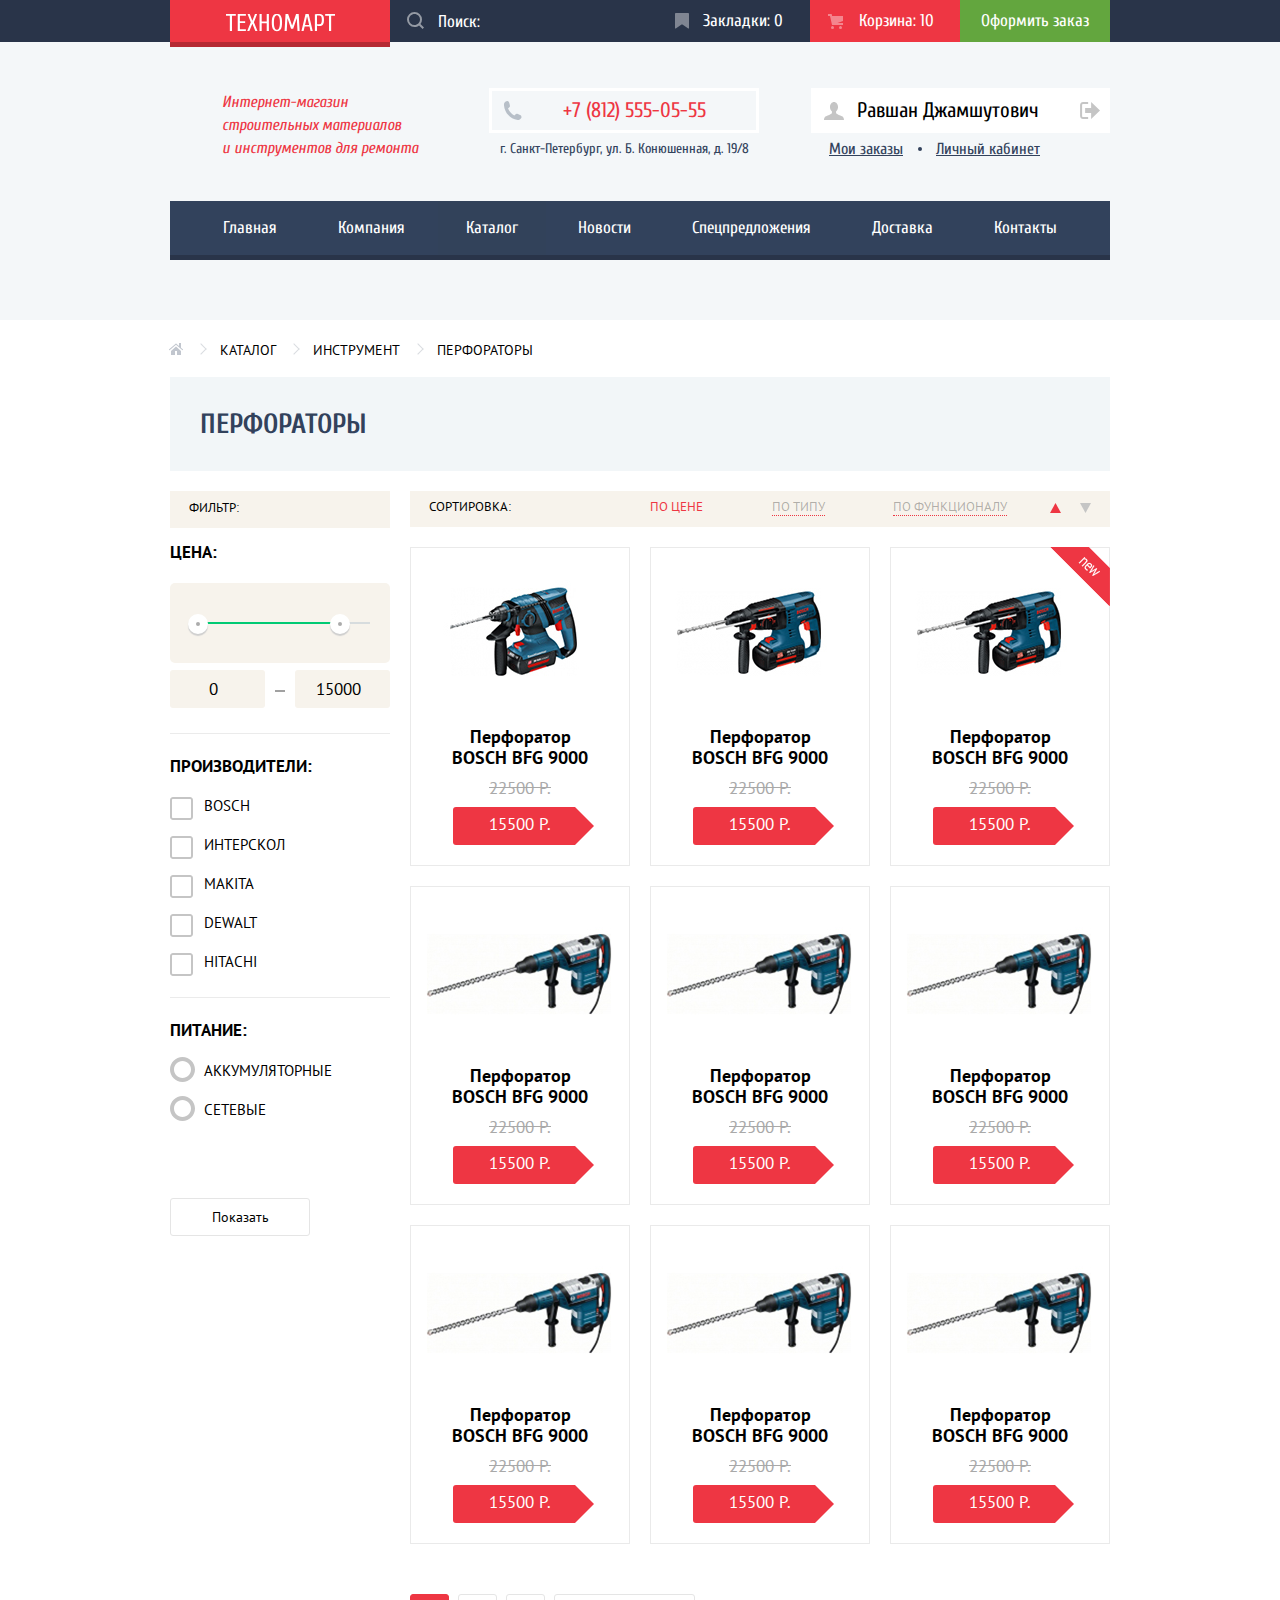
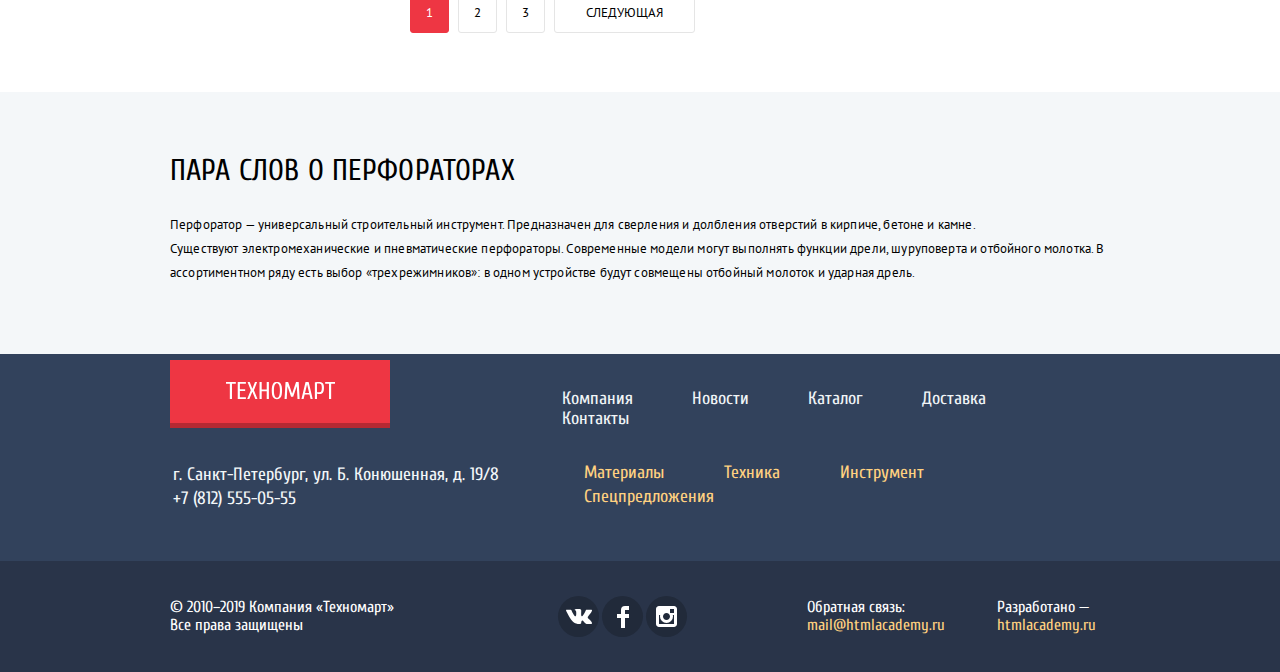
==== commit 46394c56: "fix search id in catalog" ====
--- a/catalog.html
+++ b/catalog.html
@@ -21,8 +21,8 @@
         <a href="index.html" class="logo"><img class="logo-image" src="img/logo-technomart.svg" alt="Логотип сайта"
             width="109" height="19"></a>
         <form class="search-form">
-          <input class="search" type="search" name="q" placeholder="Поиск:">
-          <label class="search-label" for="site-search">Поиск</label>
+          <label class="search-label" for="search">Поиск</label>
+          <input class="search" id="search" type="search" name="q" placeholder="Поиск:">
           <button class="search-submit" type="submit">
             <svg class="search-icon" xmlns="http://www.w3.org/2000/svg" width="17" height="17" viewBox="0 0 17 17">
               <path
--- a/css/style.min.css
+++ b/css/style.min.css
@@ -1 +1 @@
-*,::before,::after{box-sizing:inherit;padding:0;margin:0}body{margin:0;padding:0;box-sizing:border-box;font-size:14px;font-family:'Cuprum',"Tahoma",sans-serif}a{text-decoration:none}.about-block__name{font-size:30px;text-transform:uppercase}.section-header__title{font-size:30px}.header{padding-bottom:60px}.header,.services{background-color:#f4f7f9}.header ul{list-style:none}.top-nav{background-color:#293449;font-size:17px}.top-nav a{color:#fff}.top-nav__block{display:flex;justify-content:space-between}.search-form{flex-grow:1;position:relative}.search-form button{background-color:transparent;border:none}.search-submit{position:absolute;top:12px;left:17px;opacity:.5;fill:#fff}.search-icon{width:17px;height:17px}.login-icon{margin-right:11px;margin-left:-11px}.search{background-color:transparent;border:none;color:#fff;width:100%;height:100%;padding-left:48px}.search:hover{background-color:#212a3a}.search:hover~.search-submit{opacity:1}.search:focus{background-color:#fff;color:#000}.search:focus~.search-submit{fill:red;color:#000;opacity:1}.search:focus+.search-label{display:none}.search-form input::placeholder{color:#fff;opacity:0}.logo{background-color:#ee3643;padding:13px;margin-bottom:-5px;min-width:220px;display:flex;justify-content:center;align-items:center;box-shadow:inset 0 -5px 0 rgba(0,0,0,0.24)}.logo-image{width:109px;height:19px;margin-bottom:2px}.logo:hover{background-color:#ca2c37}.user-nav{display:flex}.user-nav li{display:flex}.user-nav a{display:flex;align-items:center;letter-spacing:.025px;padding:0 30px 0 16px}.user-nav a:hover{background-color:#212a3a}.user-nav a:hover svg{opacity:1}.user-nav a:active{background-color:#161d29;color:rgba(255,255,255,0.6)}.user-nav a:active svg{opacity:.4}.user-nav svg{opacity:.4}.bookmark-icon{width:14px;height:16px;margin-right:14px}.cart-icon{width:15px;height:15px;margin-right:16px}.user-cart a{width:150px;background-color:#ee3643;padding:0 0 0 18px}.bookmark a{padding:0 27px 0 12px}.checkout a{padding:0 21px;background-color:#63a63e}.checkout a:hover{background-color:#5fbb2d}.checkout a:active{background-color:#518534;color:rgba(255,255,255,0.5)}.header-main{display:flex;justify-content:space-between;align-items:flex-start;padding:46px 0}.catalog-header{display:flex;justify-content:space-between;align-items:flex-start;padding:46px 0 43px}.header-text{color:#ee3643;font-size:16px;width:200px;height:60px;line-height:1.44;font-weight:400;font-style:italic;margin-left:52px;padding-top:3px}.header-phone{display:flex;flex-direction:column;align-items:center;padding-left:9px}.header-phone a{display:flex;justify-content:space-between;align-items:center;text-align:center;font-size:21px;width:270px;height:45px;margin-bottom:0;padding-right:50px;color:#ee3643;border:3px solid #fff}.phone-icon{margin-left:11px}.header-adress{padding-top:7px;font-size:14px;color:#32425c}.header-adress__catalog{padding-top:8px;font-size:14px;color:#32425c}.header-links{display:flex}.user-loggin{display:block}.user-links{display:block}.user-cabinet,.user-orders{display:inline-block;vertical-align:top}.user-orders .user-orders__link{display:inline-block;vertical-align:top;font-size:16px;color:#32425c;text-decoration:underline;margin-top:7px;margin-left:12px;padding:0;position:relative}.user-cabinet .user-cabinet__link{display:inline-block;vertical-align:top;font-size:16px;color:#32425c;text-decoration:underline;margin-top:7px;margin-left:29px;padding:0;position:relative}.user-orders .user-orders__link:hover,.user-cabinet .user-cabinet__link:hover{color:#ee3643}.user-orders .user-orders__link:active,.user-cabinet .user-cabinet__link:active{color:#CFD4D9}.user-cabinet .user-cabinet__link::before{content:'';position:absolute;top:50%;left:-18px;transform:translate(0,-50%);width:4px;height:4px;border-radius:50%;background-color:#32425c}.header-links a{display:flex;justify-content:center;align-items:center;color:#000;font-size:21px;background-color:#fff;margin-left:10px;padding:10px 25px}.header-links a:hover{color:#ee3643}.user-loggin .user-logged__link{display:flex;width:299px;height:45px;display:flex;justify-content:center;align-items:center;color:#000;font-size:21px;background-color:#fff;margin-left:-6px;padding:0}.user-logged__link .user-icon,.user-logged__link .logout-icon{fill:#C5C5C5}.user-logged__link:hover .user-icon,.user-logged__link:hover .logout-icon{fill:#32425A}.user-logged__link:active .user-icon,.user-logged__link:active .logout-icon,.user-logged__link:active{color:#C5C5C5;fill:#C5C5C5}.logged-link{list-style:none}.logout-icon{margin-left:auto;margin-right:10px}.user-icon{margin-left:13px;margin-right:13px}.navigation{background-color:#32425c;box-shadow:inset 0 -5px 0 0 #293449}.navigation ul{display:flex;flex-wrap:wrap;justify-content:space-between;padding:0 25px}.navigation li{padding:0}.navigation a{display:block;padding:17px 28px 22px;text-align:center;color:#fff;font-size:17px}.navigation a:hover{background-color:#293449}.navigation a:active{background-color:#1d2739;color:rgba(255,255,255,0.5)}.navigation-active a,.navigation-active a:hover,.navigation-active a:active{background-color:#32425A;color:#fff;cursor:default;box-shadow:inset 0 -5px 0 0 #293449}.promo{display:flex;flex-wrap:wrap}.main-container{margin-top:60px}.promo-slider{margin-top:20px;width:620px;height:266px;position:relative;overflow:hidden}.promo-slider__slide{display:none}.promo-slider__active{display:block}.promo-slider img{position:absolute;top:0;left:0;z-index:-1}.promo-slider__header{color:#fff;padding:20px 24px}.promo-slider__title{text-transform:uppercase}.promo-block{width:300px;height:123px;margin-left:20px;padding:20px 23px 15px;position:relative}.promo-block__icon{position:absolute;top:30px;right:30px}.materials-icon{right:43px}.discount-icon{top:24px;right:45px}.promo-block__name{font-size:24px;font-weight:700;color:#fff}.promo h3{font-size:36px}.promo-materials{background-color:#ffbf47;margin-left:0}.promo-tool{background-color:#3bbce3}.promo-equipment{background-color:#dc91d8}.promo-discounts{background-color:#8ed78f;margin-top:20px}.promo-delivery{background-color:#ffc047;margin-top:20px}.promo-tagline{display:inline-block;vertical-align:top;font-size:14px;text-transform:uppercase;color:#fff;background-color:rgba(0,0,0,0.10);padding:10px 0;text-align:center;margin-top:15px;margin-left:2px;border-radius:3px;width:135px;min-height:38px;cursor:pointer;border:none}.promo-tagline:hover{background-color:rgba(0,0,0,0.20)}.promo-tagline:active{background-color:rgba(0,0,0,0.30)}.promo-slider__tagline{font-size:18px}.promo-slider__link{position:absolute;bottom:23px;left:25px;background-color:#ee3643;font-size:14px;color:#fff;text-transform:uppercase;width:195px;min-height:38px;text-align:center;padding:11px;border-radius:3px;z-index:2}.promo-slider__link:hover{background-color:#ca2c37}.promo-slider__link:active{background-color:#ba2732}.slider-button__left{position:absolute;top:50%;left:25px;z-index:2;transform:translate(0,-50%);background:none;border:none}.slider-button__right{position:absolute;top:50%;right:20px;z-index:2;transform:translate(0,-50%);background:none;border:none}.slider-button__left:hover,.slider-button__right:hover{cursor:pointer;opacity:.5}.promo-slider__dots{list-style:none;position:absolute;left:50%;transform:translate(-50%,-50%);bottom:33px;z-index:2;display:flex}.promo-slider__dots li{width:10px;height:10px;border-radius:50%;background-color:#fff;margin:0 6px;position:relative}.active-dot:after{content:'';position:absolute;width:6px;height:6px;background-color:red;top:50%;left:50%;transform:translate(-50%,-50%);border-radius:50%}.section-header{display:flex;justify-content:space-between;align-items:center;background-color:#f9f5f0;text-transform:uppercase;margin:0 0 20px}.goods-header{margin-top:50px;padding:26px 26px 26px 30px;margin-bottom:0}.brands-header{margin-top:20px;padding:26px 26px 26px 30px}.section-header a,.site-button{background-color:#ee3643;color:#fff;text-transform:uppercase;display:inline-block;vertical-align:top;border-radius:5px;padding:11px;text-align:center;border:none;cursor:pointer}.site-button:hover,.section-header a:hover{background-color:#ca2c37}.site-button:active,.section-header a:active{background-color:#ba2732}.container{width:940px;margin:0 auto}.section-header__title{color:#32425c;font-weight:400}.goods-block{display:flex;align-items:center;flex-wrap:wrap;font-family:"PT Sans","Tahoma",sans-serif}.goods-card{border:1px solid #eaeaea;text-align:center;margin-right:20px;position:relative}.new:after{content:'�������';position:absolute;top:-1px;right:-1px;width:60px;height:60px;background-color:red;text-indent:-1000px;overflow:hidden;z-index:30;background:url(../img/new-flag.png) no-repeat 0 0}.goods-block__main article:last-child,.goods-block__main article:nth-child(4n+4){margin-right:0}.goods-block__catalog article:nth-child(3n+3){margin-right:0}.goods-price{display:inline-block;vertical-align:top;position:relative;min-width:142px;height:38px;background:#ee3643;border-radius:3px;padding-top:8px;margin-top:9px;color:#fff;font-size:17px;margin-left:8px;text-align:left;padding-left:36px}.goods-price:after{content:"";position:absolute;top:0;right:-18px;width:0;height:0;border:19px solid #fff;border-left-color:#ee3643}.goods-oldprice{text-decoration:line-through;font-size:17px;color:#a9a9a9;margin-top:4px}.goods-card:hover{box-shadow:0 10px 25px 0 rgba(41,52,73,0.5)}.goods-card:hover .goods-buttons{display:block}.goods-buttons{display:flex;flex-direction:column;position:absolute;width:100%;top:0;padding-top:44px;height:170px;background-color:#fff;display:none}.buy-button{background-color:#63a63e;box-shadow:inset 0 -3px 0 0 #367315;border-radius:3px;width:135px;height:38px;border:none;font-size:14px;font-weight:400;text-transform:uppercase;color:#fff;display:flex;justify-content:center;align-items:center;margin:0 auto;padding:10px 30px 10px 13px;cursor:pointer}.buy-button:hover{background-color:#5fbb2d}.buy-button:active{background-color:#518534;box-shadow:inset 0 -3px 0 0 #518534}.buy-icon{margin-right:15px}.bookmark-button{margin-top:8px;border-radius:3px;width:135px;height:38px;border:3px solid #63a63e;background-color:#fff;font-size:14px;font-weight:400;text-transform:uppercase;color:#32425c;cursor:pointer}.bookmark-button:hover{border-color:#32425c;color:#32425c}.bookmark-button:active{border-color:#C1C6CD;color:#C1C6CD}.goods-card{width:220px;margin-top:20px;padding-bottom:20px;position:relative}.goods-card__title{padding:6px 30px;font-size:18px}.goods-card img{width:218px;height:170px}.brands-list{list-style:none;display:flex;flex-wrap:wrap}.brands-list li{margin-right:20px;margin-bottom:20px;display:flex;justify-content:center;align-items:stretch}.brands-list a{display:flex;justify-content:center;align-items:center;border:1px solid #eaeaea;width:220px;height:145px;padding:25px 20px}.brands-list a:hover{box-shadow:0 10px 25px 0 rgba(41,52,73,0.5)}.brands-list a:active{box-shadow:0 4px 10px 0 rgba(41,52,73,0.5);opacity:.3}.brands-list li:nth-child(4n+4){margin-right:0}.services{margin-top:66px;padding:62px 0 0;overflow:hidden}.services-name{font-size:30px;font-family:'Cuprum',"Tahoma",sans-serif;text-transform:uppercase;font-weight:400}.services-text{font-family:"PT Sans","Tahoma",sans-serif;font-size:13px;width:398px;margin-top:23px;line-height:1.85}.services-main{display:flex;justify-content:center;align-items:stretch;margin-top:65px}.services-block{flex-grow:1;margin-left:80px;position:relative;display:none}.services-block__active{display:block}.services-block__about{padding-top:22px;line-height:1.78;letter-spacing:.16px}.services-block img{position:absolute;top:27px;right:0}.services-block__name{font-size:36px;font-family:'Cuprum',"Tahoma",sans-serif;text-transform:uppercase;font-weight:400;color:#32425c}.services-block p{width:275px}.services-main{padding-bottom:97px}.services-menu{margin-top:5px;list-style:none;width:240px;position:relative}.services-menu:after{content:'';position:absolute;width:10px;height:299px;top:-50px;right:0;background:url(../img/shadow.png) no-repeat;background-size:contain}.services-menu button{border:none;padding:17px 22px;width:240px;height:62px;font-size:21px;color:#fff;font-weight:700;background-color:#32425c;text-align:left;border-top:1px solid #405067;border-bottom:1px solid #293448;cursor:pointer;padding-top:12px}.services-menu button:hover{background-color:#293449;color:#fff}button.services-menu__active{background-color:#fff;color:#32425c;border:none}.about{padding:79px 0 86px;width:100%;display:flex;justify-content:space-between}.about-block__contacts{width:300px}.about-block__text{font-size:13px;margin-top:25px;line-height:1.86;font-weight:400;letter-spacing:.0115px;font-family:"PT Sans","Tahoma",sans-serif}.about-block{padding-right:100px}.about .site-button{margin-top:35px}.about h3{font-size:30px}.about h1{margin:0}.about-block__name{font-size:30px;font-weight:400;line-height:1;letter-spacing:normal;color:#000}.company-list{margin-top:15px;list-style:none;font-size:18px}.company-list li{padding-top:5px;margin-bottom:15px}.company-list li:last-child{margin-bottom:0}.company-list li:before{content:' ';display:inline-block;vertical-align:top;width:25px;height:2px;margin-right:10px;margin-bottom:4px;background-color:red}.map-small{margin-top:32px;display:inline-block;vertical-align:top}.map-small img{width:300px;height:160px}.contacts-block__small{width:179px}.footer{background-color:#32425c}.footer a:hover{text-decoration:underline}.footer a:active{text-decoration:none}.footer .logo{padding:23px 55px;width:220px;height:68px;padding-top:15px}.footer-top,.footer-block,.footer-middle{display:flex;justify-content:space-between}.footer-top{padding-bottom:33px;align-items:center}.footer-top__nav{width:548px;list-style:none;display:flex;flex-wrap:wrap;font-size:18px;padding-top:35px}.footer-top__nav li{padding-right:59px}.footer-top__nav li:last-child{padding-right:0}.footer-top__nav a{color:#f1f5f7}.footer-top__nav a:active{color:rgba(241,245,247,0.5)}.footer-block ul{display:flex}.footer-middle{padding:0 0 50px;color:#f3f7f9}.footer-middle p{font-size:18px;line-height:1.33;text-align:left;padding-left:3px}.footer-middle .footer-number{display:block}.footer-number a{color:#f3f7f9}.footer-middle__nav{width:526px;list-style:none;display:flex;flex-wrap:wrap;font-size:18px}.footer-middle__nav li{padding-right:60px}.footer-middle__nav li:last-child{padding-right:0}.footer-middle__nav a{color:#ffd180}.footer-middle__nav a:active{color:rgba(255,209,128,0.5)}.footer-bottom{background-color:#293449;padding:35px 0;color:#fff;font-size:16px}.copyright{display:block;padding-top:2px}.footer-bottom a{display:block;color:#ffd180}.footer-bottom a:active{color:#ee3643}.footer-social{list-style:none;display:flex;justify-content:center;align-items:center;padding-left:164px}.footer-social li{margin-right:3px}.footer-social a{background-color:#212a3a;width:41px;height:41px;display:flex;justify-content:center;align-items:center;border-radius:50%}.footer-social a:hover{background-color:#ee3643}.main-content{width:100%;display:flex;justify-content:center;margin-top:20px}.sitebar{width:220px}.sitebar-block__name{background-color:#f7f3ec;padding:8px 19px 11px;margin-bottom:15px;font-family:"PT Sans","Tahoma",sans-serif;font-size:13px;line-height:1.38;text-transform:uppercase}.goods-content{width:700px;margin-left:20px}.goods-articles{display:flex}.sorting{padding:7px 19px 9px;display:flex;background-color:#f7f3ec;font-family:"PT Sans","Tahoma",sans-serif;font-size:13px;line-height:1.38}.sorting-type__one{display:flex;margin-left:142px;list-style:none}.sorting-type__one li{text-transform:uppercase;padding-left:3px;margin-right:71px}.sorting-type__one li:last-child{margin-right:0}.sorting-type__one a:last-child{margin-left:-6px}.sorting-type__one a{color:rgba(0,0,0,0.3);border-bottom:1px dotted #ee3643}.sorting-type__one a:hover{color:#000;border-bottom:1px solid #ee3643}.sorting-active a{margin-right:1px}.sorting-active a,.sorting-active a:hover,.sorting-active a:active{color:#ee3643;border-bottom:none;cursor:default}.sorting-type__second{display:flex;margin-left:auto;list-style:none;padding-top:2px}.sorting-type__second li:first-child{margin-right:19px}.sorting-arrow{fill:#c5c5c5}.sorting-arrow:hover{fill:#000}.active-arrow,.active-arrow:hover{fill:#ee3643;cursor:default}.breadcrumbs{display:flex;list-style:none;margin-top:21px;padding-top:1px;font-family:"PT Sans","Tahoma",sans-serif}.breadcrumbs a{margin-right:14px;text-transform:uppercase;color:#000}.breadcrumbs-arrow{margin-top:3px;margin-right:15px;border:solid #D9DCE0;border-width:0 1px 1px 0;display:inline-block;vertical-align:top;width:8px;height:8px;padding:3px;transform:rotate(-45deg)}.block-h1{background-color:#f2f6f8;padding:31px 30px;margin-top:19px}.block-h1 .catalog-title{margin:0;color:#32425c;text-transform:uppercase}.filter-price{border:none;margin:0;padding:0}.filter-brands{border:none;border-top:1px solid #EBEBEB;margin:0;padding:0;margin-top:25px;padding-top:23px;font-family:"PT Sans","Tahoma",sans-serif}.filter-power{border:none;border-top:1px solid #EBEBEB;margin:0;padding:0;margin-top:7px;padding-top:23px;font-family:"PT Sans","Tahoma",sans-serif}.filter-brands label{display:flex;margin-bottom:16px}.pagination-block{margin-top:50px}.pagination{list-style:none;display:flex;font-family:"PT Sans","Tahoma",sans-serif;font-size:13px}.pagination li{margin-right:9px}.pagination a{display:inline-block;vertical-align:top;min-width:38px;padding:11px 15px;border:1px solid #e5e5e5;border-radius:3px;color:#000}.pagination a:hover{border-color:#bdc6ca}.pagination a:active{border-color:#ee3643}.pagination-next a{padding:11px 31px;text-transform:uppercase}.pagination-active a{background-color:#ee3643;color:#fff;border:1px solid #ee3643}.pagination-active a:hover{border-color:#ee3643}.catalog-about{margin-top:59px;padding:62px 0 69px;background-color:#f4f7f9}.catalog-about__h2{font-size:30px;font-weight:400;letter-spacing:.155px;text-transform:uppercase}.catalog-about__text{margin-top:24px;font-size:13px;font-family:"PT Sans","Tahoma",sans-serif;font-weight:400;line-height:1.85;letter-spacing:.155px}.visually-hidden{display:none}.map-company__button{width:300px;min-height:38px;padding-left:16px}.about-company__button{width:220px;min-height:38px}.section-header__link{width:253px;min-height:38px;margin-right:-2px}.footer-block__email{padding-top:2px;margin-left:auto;padding-right:52px}.footer-block__info{padding-top:2px;padding-right:14px}@keyframes bounce{0%{transform:translate(-50%,-2000px)}70%{transform:translate(-50%,30px)}90%{transform:translate(-50%,-10px)}100%{transform:translate(-50%,-50%)}}@keyframes shake{0%,100%{transform:translate(-50%,-50%)}10%,30%,50%,70%,90%{transform:translate(-51%,-50%)}20%,40%,60%,80%{transform:translate(-49%,-50%)}}.modal{box-shadow:0 20px 40px 0 rgba(0,0,0,0.75);position:fixed;top:50%;left:50%;transform:translate(-50%,-50%);background-color:#fff;z-index:999;display:none}.modal-show{display:block;animation:bounce .6s}.modal-error{animation:shake .6s}.search-label{position:absolute;top:50%;transform:translate(0,-50%);left:48px;color:#fff;cursor:text}.map-modal{width:940px;height:447px}.map-modal iframe{width:100%;height:100%}.close-modal{position:absolute;top:9px;right:9px;background-color:transparent;border:none;cursor:pointer}.write-us{width:620px;min-height:430px;border-top:7px solid #FD545B;padding-top:48px;font-size:18px}.write-us__input{display:flex;justify-content:center;margin-bottom:22px}.write-us__input input{display:block;width:220px;min-height:38px;margin:0 10px;border:2px solid #dee3e4;border-radius:3px;padding:15px;font-size:13px}.write-us__input input:focus,.write-us__textarea textarea:focus{border-color:#EC3847;outline:none}.write-us__input input::placeholder{font-family:"PT Sans","Tahoma",sans-serif;color:#a9a9a9}.write-us__textarea{display:flex;flex-direction:column;justify-content:center;align-items:center;margin-bottom:37px}.write-us__textarea textarea{display:block;width:460px;min-height:114px;border:2px solid #dee3e4;border-radius:3px;padding:15px;font-size:13px}.write-us__textarea textarea::placeholder{font-family:"PT Sans","Tahoma",sans-serif;color:#a9a9a9}.input-name{display:block;padding-left:10px;margin-bottom:13px}.textarea-name{width:460px;display:block;margin-bottom:13px;text-align:left}.write-us__button{background-color:#f4f4f4;min-height:112px;display:flex;justify-content:center;align-items:center}.write-us__button button{background-color:#ee3643;width:460px;min-height:38px;color:#fff;text-transform:uppercase;display:inline-block;vertical-align:top;border-radius:5px;padding:11px;text-align:center;border:none;cursor:pointer;font-size:14px}.filter-option{margin-bottom:19px;padding-left:25px}.filter-option label{position:relative;display:block;cursor:pointer;user-select:none;padding-top:0;padding-left:9px;margin-top:21px}.filter-input-checkbox+label::before{content:"";position:absolute;left:-25px;top:0;width:25px;height:25px;background:url(../img/checkbox-off.svg) no-repeat 0 0}.filter-input-checkbox:checked+label::after{content:"";position:absolute;left:-25px;top:0;width:25px;height:25px;background:url(../img/checkbox-on.svg) no-repeat 0 0}.filter-input-checkbox:disabled+label::after,.filter-input-checkbox:disabled+label::before,.filter-input-radio:disabled+label::after,.filter-input-radio:disabled+label::before{opacity:.3}.filter-input-radio+label::before{content:"";position:absolute;left:-25px;top:-5px;width:25px;height:25px;background:url(../img/radio-off.svg) no-repeat 0 0}.filter-input-radio:checked+label::after{content:"";position:absolute;left:-25px;top:-5px;width:25px;height:25px;background:url(../img/radio-on.svg) no-repeat 0 0}.filter ul{padding:0;margin:0;list-style:none;line-height:18px}.filter li{font-size:15px;text-transform:uppercase}.filter-legend{font-size:17px;font-weight:700;text-transform:uppercase;font-family:"PT Sans","Tahoma",sans-serif;margin-bottom:20px}.filter-button{border:solid 1px #e5e5e5;border-radius:3px;width:140px;height:38px;background-color:#fff;cursor:pointer;margin-top:60px;font-family:"PT Sans","Tahoma",sans-serif}.card-add{width:620px;height:290px;border-top:7px solid #ee3643}.card-add__top{display:flex;justify-content:center;align-items:center;padding-top:48px;font-size:30px}.card-add__top p{margin-left:32px}.card-add__bottom{background-color:#f1f1f1;width:620px;height:120px;margin-top:50px;display:flex;justify-content:center;align-items:center}.checkout-button,.shopping-button{width:220px;height:38px;margin:0 10px}.shopping-button{background-color:#fff;color:#000}.range-controls{position:relative;width:220px;height:80px;padding-top:39px;margin-bottom:7px;background-color:#f7f3ec;border-radius:5px;padding-right:20px;padding-left:20px}.range-controls .scale{height:2px;background:#d7dcde}.range-controls .bar{width:85%;height:2px;background:#00ca74}.range-controls .toggle{position:absolute;top:31px;left:0;width:10px;height:10px;padding:2px;border:8px solid #fff;background-color:#ABABAB;border-radius:50%;box-shadow:0 2px 1px 0 #cfcfcf;cursor:pointer}.range-controls .toggle-min{left:18px}.range-controls .toggle-max{left:160px}.price-controls{display:flex}.price-controls label{width:95px;height:38px}.price-controls input{width:95px;height:38px;padding-left:7px;background-color:#f7f3ec;border:none;border-radius:3px;text-align:center;font-size:17px;font-family:"PT Sans","Tahoma",sans-serif}.price-controls input:first-child{margin-left:0}.max-price__block{margin-left:auto;position:relative}.max-price__block:after{content:'';position:absolute;top:55%;transform:translate(0,-50%);left:-20px;width:10px;height:1px;background-color:#444}.metabo-brand{padding-bottom:10px}.intercol-brand{padding-bottom:12px}.home-icon{margin-left:-2px}+*,::before,::after{box-sizing:inherit;padding:0;margin:0}body{margin:0;padding:0;box-sizing:border-box;font-size:14px;font-family:'Cuprum',"Tahoma",sans-serif}a{text-decoration:none}.about-block__name{font-size:30px;text-transform:uppercase}.section-header__title{font-size:30px}.header{padding-bottom:60px}.header,.services{background-color:#f4f7f9}.header ul{list-style:none}.top-nav{background-color:#293449;font-size:17px}.top-nav a{color:#fff}.top-nav__block{display:flex;justify-content:space-between}.search-form{flex-grow:1;position:relative}.search-form button{background-color:transparent;border:none}.search-submit{position:absolute;top:12px;left:17px;opacity:.5;fill:#fff}.search-icon{width:17px;height:17px}.login-icon{margin-right:11px;margin-left:-11px}.search{background-color:transparent;border:none;color:#fff;width:100%;height:100%;padding-left:48px}.search:hover{background-color:#212a3a}.search:hover~.search-submit{opacity:1}.search:focus{background-color:#fff;color:#000}.search:focus~.search-submit{fill:red;color:#000;opacity:1}.search-form input::placeholder{color:#fff}.logo{background-color:#ee3643;padding:13px;margin-bottom:-5px;min-width:220px;display:flex;justify-content:center;align-items:center;box-shadow:inset 0 -5px 0 rgba(0,0,0,0.24)}.logo-image{width:109px;height:19px;margin-bottom:2px}.logo:hover{background-color:#ca2c37}.user-nav{display:flex}.user-nav li{display:flex}.user-nav a{display:flex;align-items:center;letter-spacing:.025px;padding:0 30px 0 16px}.user-nav a:hover{background-color:#212a3a}.user-nav a:hover svg{opacity:1}.user-nav a:active{background-color:#161d29;color:rgba(255,255,255,0.6)}.user-nav a:active svg{opacity:.4}.user-nav svg{opacity:.4}.bookmark-icon{width:14px;height:16px;margin-right:14px}.cart-icon{width:15px;height:15px;margin-right:16px}.user-cart a{width:150px;background-color:#ee3643;padding:0 0 0 18px}.bookmark a{padding:0 27px 0 12px}.checkout a{padding:0 21px;background-color:#63a63e}.checkout a:hover{background-color:#5fbb2d}.checkout a:active{background-color:#518534;color:rgba(255,255,255,0.5)}.header-main{display:flex;justify-content:space-between;align-items:flex-start;padding:46px 0}.catalog-header{display:flex;justify-content:space-between;align-items:flex-start;padding:46px 0 43px}.header-text{color:#ee3643;font-size:16px;width:200px;height:60px;line-height:1.44;font-weight:400;font-style:italic;margin-left:52px;padding-top:3px}.header-phone{display:flex;flex-direction:column;align-items:center;padding-left:9px}.header-phone a{display:flex;justify-content:space-between;align-items:center;text-align:center;font-size:21px;width:270px;height:45px;margin-bottom:0;padding-right:50px;color:#ee3643;border:3px solid #fff}.phone-icon{margin-left:11px}.header-adress{padding-top:7px;font-size:14px;color:#32425c}.header-adress__catalog{padding-top:8px;font-size:14px;color:#32425c}.header-links{display:flex}.user-loggin{display:block}.user-links{display:block}.user-cabinet,.user-orders{display:inline-block;vertical-align:top}.user-orders .user-orders__link{display:inline-block;vertical-align:top;font-size:16px;color:#32425c;text-decoration:underline;margin-top:7px;margin-left:12px;padding:0;position:relative}.user-cabinet .user-cabinet__link{display:inline-block;vertical-align:top;font-size:16px;color:#32425c;text-decoration:underline;margin-top:7px;margin-left:29px;padding:0;position:relative}.user-orders .user-orders__link:hover,.user-cabinet .user-cabinet__link:hover{color:#ee3643}.user-orders .user-orders__link:active,.user-cabinet .user-cabinet__link:active{color:#CFD4D9}.user-cabinet .user-cabinet__link::before{content:'';position:absolute;top:50%;left:-18px;transform:translate(0,-50%);width:4px;height:4px;border-radius:50%;background-color:#32425c}.header-links a{display:flex;justify-content:center;align-items:center;color:#000;font-size:21px;background-color:#fff;margin-left:10px;padding:10px 25px}.header-links a:hover{color:#ee3643}.user-loggin .user-logged__link{display:flex;width:299px;height:45px;display:flex;justify-content:center;align-items:center;color:#000;font-size:21px;background-color:#fff;margin-left:-6px;padding:0}.user-logged__link .user-icon,.user-logged__link .logout-icon{fill:#C5C5C5}.user-logged__link:hover .user-icon,.user-logged__link:hover .logout-icon{fill:#32425A}.user-logged__link:active .user-icon,.user-logged__link:active .logout-icon,.user-logged__link:active{color:#C5C5C5;fill:#C5C5C5}.logged-link{list-style:none}.logout-icon{margin-left:auto;margin-right:10px}.user-icon{margin-left:13px;margin-right:13px}.navigation{background-color:#32425c;box-shadow:inset 0 -5px 0 0 #293449}.navigation ul{display:flex;flex-wrap:wrap;justify-content:space-between;padding:0 25px}.navigation li{padding:0}.navigation a{display:block;padding:17px 28px 22px;text-align:center;color:#fff;font-size:17px}.navigation a:hover{background-color:#293449}.navigation a:active{background-color:#1d2739;color:rgba(255,255,255,0.5)}.navigation-active a,.navigation-active a:hover,.navigation-active a:active{background-color:#32425A;color:#fff;cursor:default;box-shadow:inset 0 -5px 0 0 #293449}.promo{display:flex;flex-wrap:wrap}.main-container{margin-top:60px}.promo-slider{margin-top:20px;width:620px;height:266px;position:relative;overflow:hidden}.promo-slider__slide{display:none}.promo-slider__active{display:block}.promo-slider img{position:absolute;top:0;left:0;z-index:-1}.promo-slider__header{color:#fff;padding:20px 24px}.promo-slider__title{text-transform:uppercase}.promo-block{width:300px;height:123px;margin-left:20px;padding:20px 23px 15px;position:relative}.promo-block__icon{position:absolute;top:30px;right:30px}.materials-icon{right:43px}.discount-icon{top:24px;right:45px}.promo-block__name{font-size:24px;font-weight:700;color:#fff}.promo h3{font-size:36px}.promo-materials{background-color:#ffbf47;margin-left:0}.promo-tool{background-color:#3bbce3}.promo-equipment{background-color:#dc91d8}.promo-discounts{background-color:#8ed78f;margin-top:20px}.promo-delivery{background-color:#ffc047;margin-top:20px}.promo-tagline{display:inline-block;vertical-align:top;font-size:14px;text-transform:uppercase;color:#fff;background-color:rgba(0,0,0,0.10);padding:10px 0;text-align:center;margin-top:15px;margin-left:2px;border-radius:3px;width:135px;min-height:38px;cursor:pointer;border:none}.promo-tagline:hover{background-color:rgba(0,0,0,0.20)}.promo-tagline:active{background-color:rgba(0,0,0,0.30)}.promo-slider__tagline{font-size:18px}.promo-slider__link{position:absolute;bottom:23px;left:25px;background-color:#ee3643;font-size:14px;color:#fff;text-transform:uppercase;width:195px;min-height:38px;text-align:center;padding:11px;border-radius:3px;z-index:2}.promo-slider__link:hover{background-color:#ca2c37}.promo-slider__link:active{background-color:#ba2732}.slider-button__left{position:absolute;top:50%;left:25px;z-index:2;transform:translate(0,-50%);background:none;border:none}.slider-button__right{position:absolute;top:50%;right:20px;z-index:2;transform:translate(0,-50%);background:none;border:none}.slider-button__left:hover,.slider-button__right:hover{cursor:pointer;opacity:.5}.promo-slider__dots{list-style:none;position:absolute;left:50%;transform:translate(-50%,-50%);bottom:33px;z-index:2;display:flex}.promo-slider__dots li{width:10px;height:10px;border-radius:50%;background-color:#fff;margin:0 6px;position:relative}.active-dot:after{content:'';position:absolute;width:6px;height:6px;background-color:red;top:50%;left:50%;transform:translate(-50%,-50%);border-radius:50%}.section-header{display:flex;justify-content:space-between;align-items:center;background-color:#f9f5f0;text-transform:uppercase;margin:0 0 20px}.goods-header{margin-top:50px;padding:26px 26px 26px 30px;margin-bottom:0}.brands-header{margin-top:20px;padding:26px 26px 26px 30px}.section-header a,.site-button{background-color:#ee3643;color:#fff;text-transform:uppercase;display:inline-block;vertical-align:top;border-radius:5px;padding:11px;text-align:center;border:none;cursor:pointer}.site-button:hover,.section-header a:hover{background-color:#ca2c37}.site-button:active,.section-header a:active{background-color:#ba2732}.container{width:940px;margin:0 auto}.section-header__title{color:#32425c;font-weight:400}.goods-block{display:flex;align-items:center;flex-wrap:wrap;font-family:"PT Sans","Tahoma",sans-serif}.goods-card{border:1px solid #eaeaea;text-align:center;margin-right:20px;position:relative}.new:after{content:'�������';position:absolute;top:-1px;right:-1px;width:60px;height:60px;background-color:red;text-indent:-1000px;overflow:hidden;z-index:30;background:url(../img/new-flag.png) no-repeat 0 0}.goods-block__main article:last-child,.goods-block__main article:nth-child(4n+4){margin-right:0}.goods-block__catalog article:nth-child(3n+3){margin-right:0}.goods-price{display:inline-block;vertical-align:top;position:relative;min-width:142px;height:38px;background:#ee3643;border-radius:3px;padding-top:8px;margin-top:9px;color:#fff;font-size:17px;margin-left:8px;text-align:left;padding-left:36px}.goods-price:after{content:"";position:absolute;top:0;right:-18px;width:0;height:0;border:19px solid #fff;border-left-color:#ee3643}.goods-oldprice{text-decoration:line-through;font-size:17px;color:#a9a9a9;margin-top:4px}.goods-card:hover{box-shadow:0 10px 25px 0 rgba(41,52,73,0.5)}.goods-card:hover .goods-buttons{display:block}.goods-buttons{display:flex;flex-direction:column;position:absolute;width:100%;top:0;padding-top:44px;height:170px;background-color:#fff;display:none}.buy-button{background-color:#63a63e;box-shadow:inset 0 -3px 0 0 #367315;border-radius:3px;width:135px;height:38px;border:none;font-size:14px;font-weight:400;text-transform:uppercase;color:#fff;display:flex;justify-content:center;align-items:center;margin:0 auto;padding:10px 30px 10px 13px;cursor:pointer}.buy-button:hover{background-color:#5fbb2d}.buy-button:active{background-color:#518534;box-shadow:inset 0 -3px 0 0 #518534}.buy-icon{margin-right:15px}.bookmark-button{margin-top:8px;border-radius:3px;width:135px;height:38px;border:3px solid #63a63e;background-color:#fff;font-size:14px;font-weight:400;text-transform:uppercase;color:#32425c;cursor:pointer}.bookmark-button:hover{border-color:#32425c;color:#32425c}.bookmark-button:active{border-color:#C1C6CD;color:#C1C6CD}.goods-card{width:220px;margin-top:20px;padding-bottom:20px;position:relative}.goods-card__title{padding:6px 30px;font-size:18px}.goods-card img{width:218px;height:170px}.brands-list{list-style:none;display:flex;flex-wrap:wrap}.brands-list li{margin-right:20px;margin-bottom:20px;display:flex;justify-content:center;align-items:stretch}.brands-list a{display:flex;justify-content:center;align-items:center;border:1px solid #eaeaea;width:220px;height:145px;padding:25px 20px}.brands-list a:hover{box-shadow:0 10px 25px 0 rgba(41,52,73,0.5)}.brands-list a:active{box-shadow:0 4px 10px 0 rgba(41,52,73,0.5);opacity:.3}.brands-list li:nth-child(4n+4){margin-right:0}.services{margin-top:66px;padding:62px 0 0;overflow:hidden}.services-name{font-size:30px;font-family:'Cuprum',"Tahoma",sans-serif;text-transform:uppercase;font-weight:400}.services-text{font-family:"PT Sans","Tahoma",sans-serif;font-size:13px;width:398px;margin-top:23px;line-height:1.85}.services-main{display:flex;justify-content:center;align-items:stretch;margin-top:65px}.services-block{flex-grow:1;margin-left:80px;position:relative;display:none}.services-block__active{display:block}.services-block__about{padding-top:22px;line-height:1.78;letter-spacing:.16px}.services-block img{position:absolute;top:27px;right:0}.services-block__name{font-size:36px;font-family:'Cuprum',"Tahoma",sans-serif;text-transform:uppercase;font-weight:400;color:#32425c}.services-block p{width:275px}.services-main{padding-bottom:97px}.services-menu{margin-top:5px;list-style:none;width:240px;position:relative}.services-menu:after{content:'';position:absolute;width:10px;height:299px;top:-50px;right:0;background:url(../img/shadow.png) no-repeat;background-size:contain}.services-menu button{border:none;padding:17px 22px;width:240px;height:62px;font-size:21px;color:#fff;font-weight:700;background-color:#32425c;text-align:left;border-top:1px solid #405067;border-bottom:1px solid #293448;cursor:pointer;padding-top:12px}.services-menu button:hover{background-color:#293449;color:#fff}button.services-menu__active{background-color:#fff;color:#32425c;border:none}.about{padding:79px 0 86px;width:100%;display:flex;justify-content:space-between}.about-block__contacts{width:300px}.about-block__text{font-size:13px;margin-top:25px;line-height:1.86;font-weight:400;letter-spacing:.0115px;font-family:"PT Sans","Tahoma",sans-serif}.about-block{padding-right:100px}.about .site-button{margin-top:35px}.about h3{font-size:30px}.about h1{margin:0}.about-block__name{font-size:30px;font-weight:400;line-height:1;letter-spacing:normal;color:#000}.company-list{margin-top:15px;list-style:none;font-size:18px}.company-list li{padding-top:5px;margin-bottom:15px}.company-list li:last-child{margin-bottom:0}.company-list li:before{content:' ';display:inline-block;vertical-align:top;width:25px;height:2px;margin-right:10px;margin-bottom:4px;background-color:red}.map-small{margin-top:32px;display:inline-block;vertical-align:top}.map-small img{width:300px;height:160px}.contacts-block__small{width:179px}.footer{background-color:#32425c}.footer a:hover{text-decoration:underline}.footer a:active{text-decoration:none}.footer .logo{padding:23px 55px;width:220px;height:68px;padding-top:15px}.footer-top,.footer-block,.footer-middle{display:flex;justify-content:space-between}.footer-top{padding-bottom:33px;align-items:center}.footer-top__nav{width:548px;list-style:none;display:flex;flex-wrap:wrap;font-size:18px;padding-top:35px}.footer-top__nav li{padding-right:59px}.footer-top__nav li:last-child{padding-right:0}.footer-top__nav a{color:#f1f5f7}.footer-top__nav a:active{color:rgba(241,245,247,0.5)}.footer-block ul{display:flex}.footer-middle{padding:0 0 50px;color:#f3f7f9}.footer-middle p{font-size:18px;line-height:1.33;text-align:left;padding-left:3px}.footer-middle .footer-number{display:block}.footer-number a{color:#f3f7f9}.footer-middle__nav{width:526px;list-style:none;display:flex;flex-wrap:wrap;font-size:18px}.footer-middle__nav li{padding-right:60px}.footer-middle__nav li:last-child{padding-right:0}.footer-middle__nav a{color:#ffd180}.footer-middle__nav a:active{color:rgba(255,209,128,0.5)}.footer-bottom{background-color:#293449;padding:35px 0;color:#fff;font-size:16px}.copyright{display:block;padding-top:2px}.footer-bottom a{display:block;color:#ffd180}.footer-bottom a:active{color:#ee3643}.footer-social{list-style:none;display:flex;justify-content:center;align-items:center;padding-left:164px}.footer-social li{margin-right:3px}.footer-social a{background-color:#212a3a;width:41px;height:41px;display:flex;justify-content:center;align-items:center;border-radius:50%}.footer-social a:hover{background-color:#ee3643}.main-content{width:100%;display:flex;justify-content:center;margin-top:20px}.sitebar{width:220px}.sitebar-block__name{background-color:#f7f3ec;padding:8px 19px 11px;margin-bottom:15px;font-family:"PT Sans","Tahoma",sans-serif;font-size:13px;line-height:1.38;text-transform:uppercase}.goods-content{width:700px;margin-left:20px}.goods-articles{display:flex}.sorting{padding:7px 19px 9px;display:flex;background-color:#f7f3ec;font-family:"PT Sans","Tahoma",sans-serif;font-size:13px;line-height:1.38}.sorting-type__one{display:flex;margin-left:142px;list-style:none}.sorting-type__one li{text-transform:uppercase;padding-left:3px;margin-right:71px}.sorting-type__one li:last-child{margin-right:0}.sorting-type__one a:last-child{margin-left:-6px}.sorting-type__one a{color:rgba(0,0,0,0.3);border-bottom:1px dotted #ee3643}.sorting-type__one a:hover{color:#000;border-bottom:1px solid #ee3643}.sorting-active a{margin-right:1px}.sorting-active a,.sorting-active a:hover,.sorting-active a:active{color:#ee3643;border-bottom:none;cursor:default}.sorting-type__second{display:flex;margin-left:auto;list-style:none;padding-top:2px}.sorting-type__second li:first-child{margin-right:19px}.sorting-arrow{fill:#c5c5c5}.sorting-arrow:hover{fill:#000}.active-arrow,.active-arrow:hover{fill:#ee3643;cursor:default}.breadcrumbs{display:flex;list-style:none;margin-top:21px;padding-top:1px;font-family:"PT Sans","Tahoma",sans-serif}.breadcrumbs a{margin-right:14px;text-transform:uppercase;color:#000}.breadcrumbs-arrow{margin-top:3px;margin-right:15px;border:solid #D9DCE0;border-width:0 1px 1px 0;display:inline-block;vertical-align:top;width:8px;height:8px;padding:3px;transform:rotate(-45deg)}.block-h1{background-color:#f2f6f8;padding:31px 30px;margin-top:19px}.block-h1 .catalog-title{margin:0;color:#32425c;text-transform:uppercase}.filter-price{border:none;margin:0;padding:0}.filter-brands{border:none;border-top:1px solid #EBEBEB;margin:0;padding:0;margin-top:25px;padding-top:23px;font-family:"PT Sans","Tahoma",sans-serif}.filter-power{border:none;border-top:1px solid #EBEBEB;margin:0;padding:0;margin-top:7px;padding-top:23px;font-family:"PT Sans","Tahoma",sans-serif}.filter-brands label{display:flex;margin-bottom:16px}.pagination-block{margin-top:50px}.pagination{list-style:none;display:flex;font-family:"PT Sans","Tahoma",sans-serif;font-size:13px}.pagination li{margin-right:9px}.pagination a{display:inline-block;vertical-align:top;min-width:38px;padding:11px 15px;border:1px solid #e5e5e5;border-radius:3px;color:#000}.pagination a:hover{border-color:#bdc6ca}.pagination a:active{border-color:#ee3643}.pagination-next a{padding:11px 31px;text-transform:uppercase}.pagination-active a{background-color:#ee3643;color:#fff;border:1px solid #ee3643}.pagination-active a:hover{border-color:#ee3643}.catalog-about{margin-top:59px;padding:62px 0 69px;background-color:#f4f7f9}.catalog-about__h2{font-size:30px;font-weight:400;letter-spacing:.155px;text-transform:uppercase}.catalog-about__text{margin-top:24px;font-size:13px;font-family:"PT Sans","Tahoma",sans-serif;font-weight:400;line-height:1.85;letter-spacing:.155px}.visually-hidden{display:none}.map-company__button{width:300px;min-height:38px;padding-left:16px}.about-company__button{width:220px;min-height:38px}.section-header__link{width:253px;min-height:38px;margin-right:-2px}.footer-block__email{padding-top:2px;margin-left:auto;padding-right:52px}.footer-block__info{padding-top:2px;padding-right:14px}@keyframes bounce{0%{transform:translate(-50%,-2000px)}70%{transform:translate(-50%,30px)}90%{transform:translate(-50%,-10px)}100%{transform:translate(-50%,-50%)}}@keyframes shake{0%,100%{transform:translate(-50%,-50%)}10%,30%,50%,70%,90%{transform:translate(-51%,-50%)}20%,40%,60%,80%{transform:translate(-49%,-50%)}}.modal{box-shadow:0 20px 40px 0 rgba(0,0,0,0.75);position:fixed;top:50%;left:50%;transform:translate(-50%,-50%);background-color:#fff;z-index:999;display:none}.modal-show{display:block;animation:bounce .6s}.modal-error{animation:shake .6s}.search-label{position:absolute;top:-200px;opacity:0;visibility:hidden}.map-modal{width:940px;height:447px}.map-modal iframe{width:100%;height:100%}.close-modal{position:absolute;top:9px;right:9px;background-color:transparent;border:none;cursor:pointer}.write-us{width:620px;min-height:430px;border-top:7px solid #FD545B;padding-top:48px;font-size:18px}.write-us__input{display:flex;justify-content:center;margin-bottom:22px}.write-us__input input{display:block;width:220px;min-height:38px;margin:0 10px;border:2px solid #dee3e4;border-radius:3px;padding:15px;font-size:13px}.write-us__input input:focus,.write-us__textarea textarea:focus{border-color:#EC3847;outline:none}.write-us__input input::placeholder{font-family:"PT Sans","Tahoma",sans-serif;color:#a9a9a9}.write-us__textarea{display:flex;flex-direction:column;justify-content:center;align-items:center;margin-bottom:37px}.write-us__textarea textarea{display:block;width:460px;min-height:114px;border:2px solid #dee3e4;border-radius:3px;padding:15px;font-size:13px}.write-us__textarea textarea::placeholder{font-family:"PT Sans","Tahoma",sans-serif;color:#a9a9a9}.input-name{display:block;padding-left:10px;margin-bottom:13px}.textarea-name{width:460px;display:block;margin-bottom:13px;text-align:left}.write-us__button{background-color:#f4f4f4;min-height:112px;display:flex;justify-content:center;align-items:center}.write-us__button button{background-color:#ee3643;width:460px;min-height:38px;color:#fff;text-transform:uppercase;display:inline-block;vertical-align:top;border-radius:5px;padding:11px;text-align:center;border:none;cursor:pointer;font-size:14px}.filter-option{margin-bottom:19px;padding-left:25px}.filter-option label{position:relative;display:block;cursor:pointer;user-select:none;padding-top:0;padding-left:9px;margin-top:21px}.filter-input-checkbox+label::before{content:"";position:absolute;left:-25px;top:0;width:25px;height:25px;background:url(../img/checkbox-off.svg) no-repeat 0 0}.filter-input-checkbox:checked+label::after{content:"";position:absolute;left:-25px;top:0;width:25px;height:25px;background:url(../img/checkbox-on.svg) no-repeat 0 0}.filter-input-checkbox:disabled+label::after,.filter-input-checkbox:disabled+label::before,.filter-input-radio:disabled+label::after,.filter-input-radio:disabled+label::before{opacity:.3}.filter-input-radio+label::before{content:"";position:absolute;left:-25px;top:-5px;width:25px;height:25px;background:url(../img/radio-off.svg) no-repeat 0 0}.filter-input-radio:checked+label::after{content:"";position:absolute;left:-25px;top:-5px;width:25px;height:25px;background:url(../img/radio-on.svg) no-repeat 0 0}.filter ul{padding:0;margin:0;list-style:none;line-height:18px}.filter li{font-size:15px;text-transform:uppercase}.filter-legend{font-size:17px;font-weight:700;text-transform:uppercase;font-family:"PT Sans","Tahoma",sans-serif;margin-bottom:20px}.filter-button{border:solid 1px #e5e5e5;border-radius:3px;width:140px;height:38px;background-color:#fff;cursor:pointer;margin-top:60px;font-family:"PT Sans","Tahoma",sans-serif}.card-add{width:620px;height:290px;border-top:7px solid #ee3643}.card-add__top{display:flex;justify-content:center;align-items:center;padding-top:48px;font-size:30px}.card-add__top p{margin-left:32px}.card-add__bottom{background-color:#f1f1f1;width:620px;height:120px;margin-top:50px;display:flex;justify-content:center;align-items:center}.checkout-button,.shopping-button{width:220px;height:38px;margin:0 10px}.shopping-button{background-color:#fff;color:#000}.range-controls{position:relative;width:220px;height:80px;padding-top:39px;margin-bottom:7px;background-color:#f7f3ec;border-radius:5px;padding-right:20px;padding-left:20px}.range-controls .scale{height:2px;background:#d7dcde}.range-controls .bar{width:85%;height:2px;background:#00ca74}.range-controls .toggle{position:absolute;top:31px;left:0;width:10px;height:10px;padding:2px;border:8px solid #fff;background-color:#ABABAB;border-radius:50%;box-shadow:0 2px 1px 0 #cfcfcf;cursor:pointer}.range-controls .toggle-min{left:18px}.range-controls .toggle-max{left:160px}.price-controls{display:flex}.price-controls label{width:95px;height:38px}.price-controls input{width:95px;height:38px;padding-left:7px;background-color:#f7f3ec;border:none;border-radius:3px;text-align:center;font-size:17px;font-family:"PT Sans","Tahoma",sans-serif}.price-controls input:first-child{margin-left:0}.max-price__block{margin-left:auto;position:relative}.max-price__block:after{content:'';position:absolute;top:55%;transform:translate(0,-50%);left:-20px;width:10px;height:1px;background-color:#444}.metabo-brand{padding-bottom:10px}.intercol-brand{padding-bottom:12px}.home-icon{margin-left:-2px}